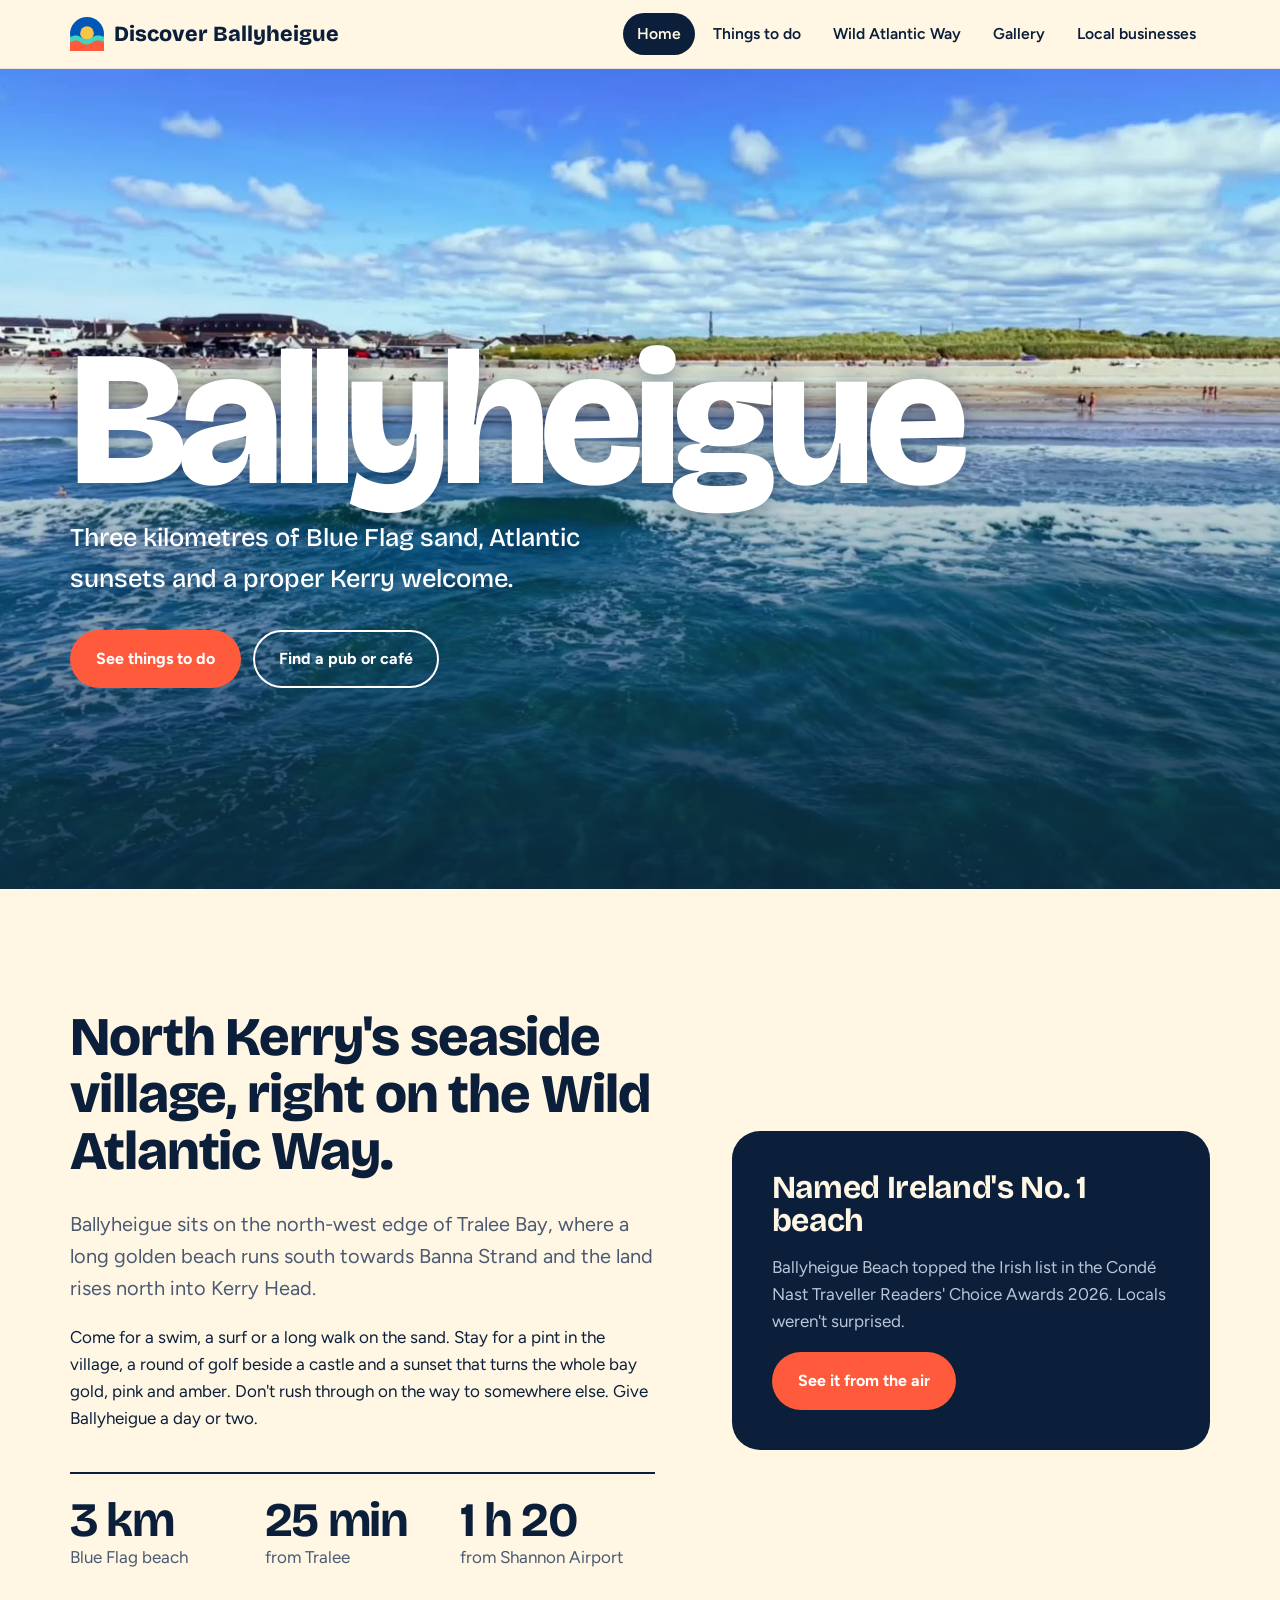
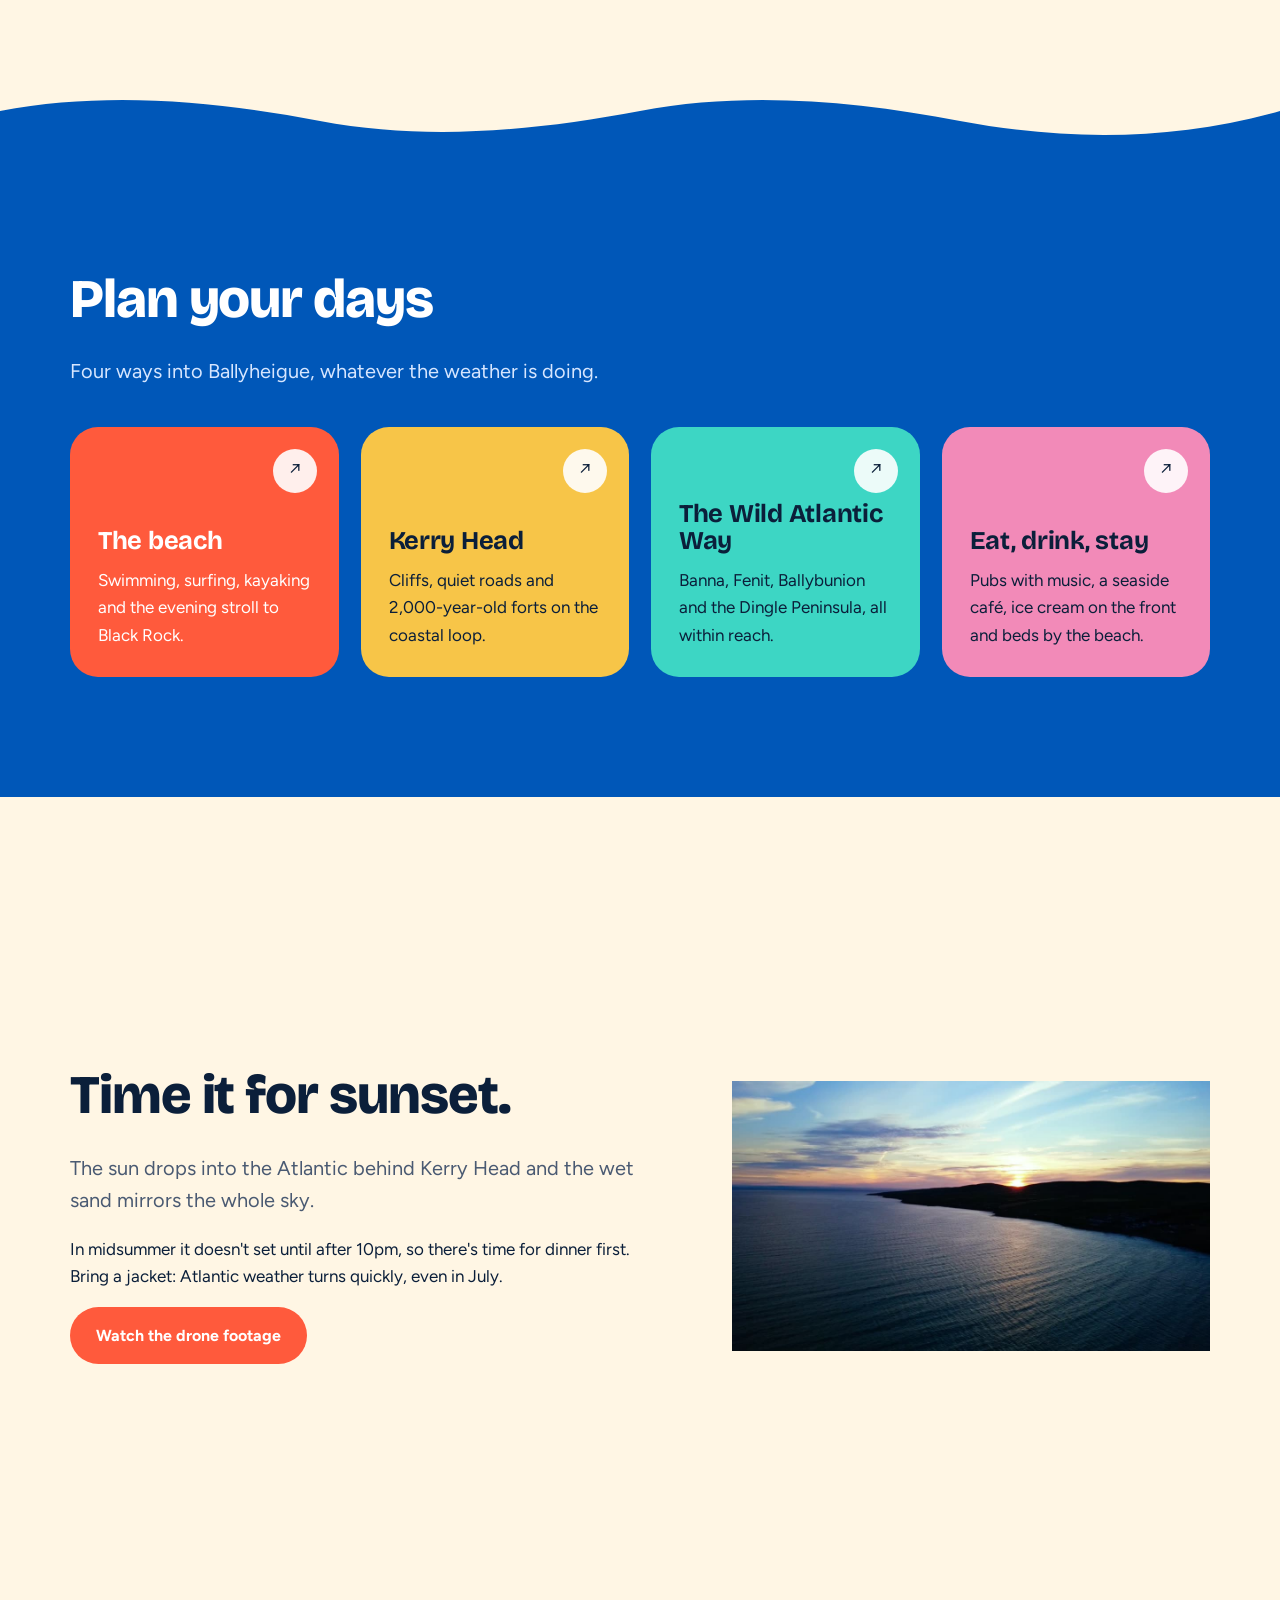
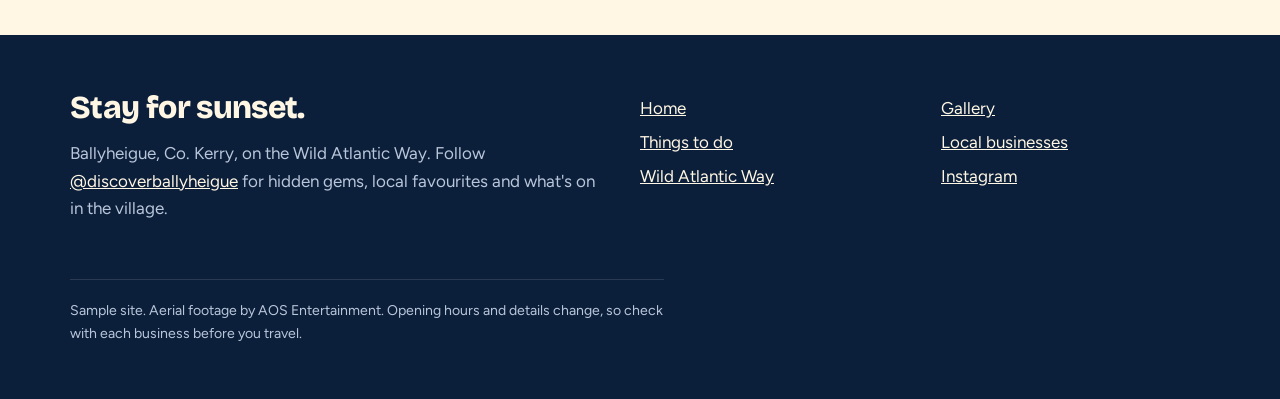
==== index.html @ 873d2009 "Discover Ballyheigue sample tourism site Co-Authored-By: Claude Opus 5.5 <noreply@anthropic.com> Cla" ====
<!doctype html>
<html lang="en-IE">
<head>
<meta charset="utf-8">
<meta name="viewport" content="width=device-width, initial-scale=1">
<title>Discover Ballyheigue | Blue Flag beach on the Wild Atlantic Way</title>
<meta name="description" content="Plan a trip to Ballyheigue, Co. Kerry: a 3km Blue Flag beach, Atlantic sunsets, Kerry Head walks, golf, pubs and cafés on the Wild Atlantic Way.">
<meta property="og:title" content="Discover Ballyheigue | Blue Flag beach on the Wild Atlantic Way">
<meta property="og:description" content="Plan a trip to Ballyheigue, Co. Kerry: a 3km Blue Flag beach, Atlantic sunsets, Kerry Head walks, golf, pubs and cafés on the Wild Atlantic Way.">
<link rel="preconnect" href="https://fonts.googleapis.com"><link rel="preconnect" href="https://fonts.gstatic.com" crossorigin>
<link href="https://fonts.googleapis.com/css2?family=Bricolage+Grotesque:opsz,wght@12..96,500;12..96,700;12..96,800&family=Figtree:wght@400;600;700&display=swap" rel="stylesheet">
<link rel="stylesheet" href="styles.css">
<link rel="icon" href="data:image/svg+xml,<svg viewBox='0 0 40 40' aria-hidden='true'><circle cx='20' cy='20' r='20' fill='%230057B8'/><circle cx='20' cy='19' r='8' fill='%23F7C548'/><path d='M0 24c5-3 9-3 13 0s9 3 13 0 10-3 14 0v16H0z' fill='%233DD6C4'/><path d='M0 30c5-3 9-3 13 0s9 3 13 0 10-3 14 0v10H0z' fill='%23FF5A3C'/></svg>">
</head>
<body>
<header class="site-head"><div class="wrap">
<a class="brand" href="index.html"><svg viewBox="0 0 40 40" aria-hidden="true"><circle cx="20" cy="20" r="20" fill="#0057B8"/>
<circle cx="20" cy="19" r="8" fill="#F7C548"/><path d="M0 24c5-3 9-3 13 0s9 3 13 0 10-3 14 0v16H0z" fill="#3DD6C4"/>
<path d="M0 30c5-3 9-3 13 0s9 3 13 0 10-3 14 0v10H0z" fill="#FF5A3C"/></svg>Discover Ballyheigue</a>
<button class="menu-btn" aria-expanded="false" aria-controls="nav">Menu</button>
<ul class="nav" id="nav"><li><a href="index.html" aria-current="page">Home</a></li><li><a href="explore.html">Things to do</a></li><li><a href="wild-atlantic-way.html">Wild Atlantic Way</a></li><li><a href="gallery.html">Gallery</a></li><li><a href="local.html">Local businesses</a></li></ul>
</div></header>
<main><section class="hero"><div class="hero-media"><video autoplay muted loop playsinline preload="auto" poster="assets/drone/hero.jpg" aria-label="Drone footage over Ballyheigue Beach and Black Rock"><source src="assets/drone/hero.mp4" type="video/mp4"></video></div>
<div class="wrap"><h1>Bally&shy;heigue</h1><p class="tag">Three kilometres of Blue Flag sand, Atlantic sunsets and a proper Kerry welcome.</p><div class="btn-row"><a class="btn btn-coral" href="explore.html">See things to do</a><a class="btn btn-ghost" href="local.html">Find a pub or café</a></div></div></section>
<section><div class="wrap split">
<div>
<h2>North Kerry's seaside village, right on the Wild Atlantic Way.</h2>
<p class="lede">Ballyheigue sits on the north-west edge of Tralee Bay, where a long golden beach runs south towards Banna Strand and the land rises north into Kerry Head.</p>
<p>Come for a swim, a surf or a long walk on the sand. Stay for a pint in the village, a round of golf beside a castle and a sunset that turns the whole bay gold, pink and amber. Don't rush through on the way to somewhere else. Give Ballyheigue a day or two.</p>
<div class="facts">
<div><strong>3 km</strong><span>Blue Flag beach</span></div>
<div><strong>25 min</strong><span>from Tralee</span></div>
<div><strong>1 h 20</strong><span>from Shannon Airport</span></div>
</div>
</div>
<div class="route" style="background:var(--ink);color:var(--sand)">
<h3 style="font-size:2rem">Named Ireland's No. 1 beach</h3>
<p style="color:#B9C6DA">Ballyheigue Beach topped the Irish list in the Condé Nast Traveller Readers' Choice Awards 2026. Locals weren't surprised.</p>
<a class="btn btn-coral" href="gallery.html">See it from the air</a>
</div>
</div></section>
<svg class="wave" viewBox="0 0 1440 60" preserveAspectRatio="none" aria-hidden="true" style="background:#0057B8"><path d="M0 0h1440v20c-120 30-240 30-360 10S840 0 720 20 480 50 360 30 120 0 0 20z" fill="#FFF6E4"/></svg>
<section class="band-atlantic"><div class="wrap">
<h2>Plan your days</h2>
<p class="lede">Four ways into Ballyheigue, whatever the weather is doing.</p>
<div class="postcards">
<a class="postcard pc-coral" href="explore.html#beach"><span class="go" aria-hidden="true">&#8599;</span><h3>The beach</h3><p>Swimming, surfing, kayaking and the evening stroll to Black Rock.</p></a>
<a class="postcard pc-gold" href="explore.html#kerry-head"><span class="go" aria-hidden="true">&#8599;</span><h3>Kerry Head</h3><p>Cliffs, quiet roads and 2,000-year-old forts on the coastal loop.</p></a>
<a class="postcard pc-foam" href="wild-atlantic-way.html"><span class="go" aria-hidden="true">&#8599;</span><h3>The Wild Atlantic Way</h3><p>Banna, Fenit, Ballybunion and the Dingle Peninsula, all within reach.</p></a>
<a class="postcard pc-thrift" href="local.html"><span class="go" aria-hidden="true">&#8599;</span><h3>Eat, drink, stay</h3><p>Pubs with music, a seaside café, ice cream on the front and beds by the beach.</p></a>
</div>
</div></section>
<section><div class="wrap split">
<div>
<h2>Time it for sunset.</h2>
<p class="lede">The sun drops into the Atlantic behind Kerry Head and the wet sand mirrors the whole sky.</p>
<p>In midsummer it doesn't set until after 10pm, so there's time for dinner first. Bring a jacket: Atlantic weather turns quickly, even in July.</p>
<a class="btn btn-coral" href="gallery.html">Watch the drone footage</a>
</div>
<div class="frame"><video class="scene" src="assets/drone/07-sunset.mp4" poster="assets/drone/07-sunset.jpg" autoplay muted loop playsinline preload="metadata" aria-label="Drone footage of the sun setting behind Kerry Head"></video></div>
</div></section></main>
<footer class="site-foot"><div class="wrap">
<div class="cols">
<div><h2>Stay for sunset.</h2><p>Ballyheigue, Co. Kerry, on the Wild Atlantic Way. Follow <a href="https://www.instagram.com/discoverballyheigue/" rel="noopener">@discoverballyheigue</a> for hidden gems, local favourites and what's on in the village.</p></div>
<div><ul><li><a href="index.html">Home</a></li><li><a href="explore.html">Things to do</a></li><li><a href="wild-atlantic-way.html">Wild Atlantic Way</a></li></ul></div>
<div><ul><li><a href="gallery.html">Gallery</a></li><li><a href="local.html">Local businesses</a></li><li><a href="https://www.instagram.com/discoverballyheigue/" rel="noopener">Instagram</a></li></ul></div>
</div>
<p class="small">Sample site. Aerial footage by AOS Entertainment. Opening hours and details change, so check with each business before you travel.</p>
</div></footer>
<script>
const b=document.querySelector('.menu-btn'),n=document.getElementById('nav');
b.addEventListener('click',()=>{const o=n.classList.toggle('open');b.setAttribute('aria-expanded',o);b.textContent=o?'Close':'Menu'});
</script>
</body></html>
---- styles.css ----
/* Discover Ballyheigue — sample tourism site
   Palette: Atlantic cobalt, sea-foam, sunset coral, sand gold, sea-pink thrift, night ink */
:root{
  --ink:#0B1F3A;
  --atlantic:#0057B8;
  --foam:#3DD6C4;
  --coral:#FF5A3C;
  --gold:#F7C548;
  --thrift:#F28AB8;
  --sand:#FFF6E4;
  --paper:#FFFFFF;
  --muted:#4A5A72;
  --radius-lg:28px;
  --radius-sm:10px;
  --display:"Bricolage Grotesque",system-ui,sans-serif;
  --body:"Figtree",system-ui,sans-serif;
  --wrap:1180px;
}
*{box-sizing:border-box}
html{scroll-behavior:smooth}
@media (prefers-reduced-motion:reduce){html{scroll-behavior:auto}*{animation:none!important;transition:none!important}}
body{margin:0;font-family:var(--body);font-size:1.0625rem;line-height:1.6;color:var(--ink);background:var(--sand)}
img,video,svg{max-width:100%;display:block}
a{color:inherit}
:focus-visible{outline:3px solid var(--coral);outline-offset:3px;border-radius:4px}
.wrap{max-width:var(--wrap);margin:0 auto;padding:0 20px}
h1,h2,h3{font-family:var(--display);line-height:1.05;margin:0 0 .5em;letter-spacing:-.02em}
h2{font-size:clamp(2rem,5vw,3.4rem);font-weight:800}
h3{font-size:1.35rem;font-weight:700;letter-spacing:-.01em}
p{margin:0 0 1em;max-width:66ch}
.lede{font-size:1.25rem;color:var(--muted)}

/* Header */
.site-head{position:sticky;top:0;z-index:50;background:rgba(255,246,228,.92);backdrop-filter:blur(10px);border-bottom:1px solid rgba(11,31,58,.08)}
.site-head .wrap{display:flex;align-items:center;justify-content:space-between;gap:16px;min-height:68px}
.brand{font-family:var(--display);font-weight:800;font-size:1.35rem;text-decoration:none;display:flex;align-items:center;gap:10px}
.brand svg{width:34px;height:34px}
.nav{display:flex;gap:4px;list-style:none;margin:0;padding:0}
.nav a{display:block;padding:8px 14px;border-radius:999px;text-decoration:none;font-weight:600;font-size:.98rem}
.nav a:hover{background:rgba(0,87,184,.08)}
.nav a[aria-current="page"]{background:var(--ink);color:var(--sand)}
.menu-btn{display:none;background:var(--ink);color:var(--sand);border:0;border-radius:999px;padding:10px 16px;font:600 .95rem var(--body);cursor:pointer}
@media (max-width:860px){
  .menu-btn{display:block}
  .nav{display:none;position:absolute;top:68px;left:0;right:0;flex-direction:column;background:var(--sand);padding:12px 20px 20px;border-bottom:1px solid rgba(11,31,58,.1)}
  .nav.open{display:flex}
  .nav a{padding:12px 14px}
}

/* Hero */
.hero{position:relative;min-height:min(92vh,820px);display:flex;align-items:flex-end;overflow:hidden;color:var(--paper);background:var(--ink)}
.hero-media{position:absolute;inset:0}
.hero-media video,.hero-media .scene{position:absolute;inset:0;width:100%;height:100%;object-fit:cover}
.hero::after{content:"";position:absolute;inset:0;background:linear-gradient(180deg,rgba(11,31,58,0) 35%,rgba(11,31,58,.75) 100%);pointer-events:none}
.hero .wrap{position:relative;z-index:2;padding-bottom:9vh;width:100%}
.hero h1{font-size:clamp(3.6rem,15vw,12rem);font-weight:800;letter-spacing:-.045em;line-height:.86;margin:0}
.hero .tag{font-family:var(--display);font-size:clamp(1.15rem,2.6vw,1.6rem);font-weight:500;margin:.6em 0 1.2em;max-width:30ch}
.hero.small{min-height:52vh}
.hero.small h1{font-size:clamp(3rem,10vw,7.5rem)}

/* Sunset scene (fallback until drone footage is added) */
.scene .sky{fill:url(#skyGrad)}
.scene .sun{animation:sink 3.2s cubic-bezier(.2,.7,.2,1) both}
@keyframes sink{from{transform:translateY(-140px)}to{transform:translateY(0)}}

/* Buttons */
.btn{display:inline-flex;align-items:center;gap:10px;padding:14px 24px;border-radius:999px;font-weight:700;text-decoration:none;font-size:1rem;border:2px solid transparent}
.btn-coral{background:var(--coral);color:var(--paper)}
.btn-coral:hover{background:#e8472b}
.btn-ghost{border-color:currentColor}
.btn-row{display:flex;flex-wrap:wrap;gap:12px}

/* Sections */
section{padding:clamp(64px,10vw,120px) 0}
.band-ink{background:var(--ink);color:var(--sand)}
.band-ink .lede{color:#B9C6DA}
.band-atlantic{background:var(--atlantic);color:var(--paper)}
.band-atlantic .lede{color:#D6E6FF}
.band-paper{background:var(--paper)}
.wave{display:block;width:100%;height:60px;margin-top:-1px}

.split{display:grid;grid-template-columns:1.1fr .9fr;gap:clamp(32px,6vw,80px);align-items:center}
@media (max-width:860px){.split{grid-template-columns:1fr}}

/* Facts strip */
.facts{display:grid;grid-template-columns:repeat(3,1fr);gap:0;border-top:2px solid var(--ink);margin-top:40px}
.facts div{padding:22px 20px 0 0}
.facts strong{display:block;font-family:var(--display);font-size:clamp(2rem,4vw,3rem);line-height:1;letter-spacing:-.03em}
.facts span{color:var(--muted)}
@media (max-width:640px){.facts{grid-template-columns:1fr}}

/* Postcard tiles */
.postcards{display:grid;grid-template-columns:repeat(auto-fit,minmax(260px,1fr));gap:22px;margin-top:40px}
.postcard{border-radius:var(--radius-lg);padding:28px;min-height:250px;display:flex;flex-direction:column;justify-content:flex-end;text-decoration:none;position:relative;overflow:hidden}
.postcard h3{font-size:1.6rem}
.postcard p{margin:0}
.pc-coral{background:var(--coral);color:var(--paper)}
.pc-foam{background:var(--foam);color:var(--ink)}
.pc-gold{background:var(--gold);color:var(--ink)}
.pc-thrift{background:var(--thrift);color:var(--ink)}
.postcard .go{position:absolute;top:22px;right:22px;width:44px;height:44px;border-radius:50%;background:rgba(255,255,255,.9);color:var(--ink);display:grid;place-items:center;transition:transform .2s}
a.postcard:hover .go{transform:rotate(-45deg)}

/* Gems list (it really is a top 10) */
.gems{list-style:none;padding:0;margin:48px 0 0;counter-reset:gem}
.gem{display:grid;grid-template-columns:120px 1fr;gap:28px;padding:34px 0;border-top:1px solid rgba(11,31,58,.15);counter-increment:gem}
.gem::before{content:counter(gem);font-family:var(--display);font-weight:800;font-size:5.5rem;line-height:.8;color:var(--atlantic);letter-spacing:-.05em}
.gem:nth-child(3n+2)::before{color:var(--coral)}
.gem:nth-child(3n)::before{color:var(--foam)}
.gem h3{font-size:1.7rem}
.gem .meta{display:flex;flex-wrap:wrap;gap:8px;margin-top:6px}
.chip{display:inline-block;padding:4px 12px;border-radius:999px;background:var(--paper);border:1px solid rgba(11,31,58,.14);font-size:.88rem;font-weight:600}
@media (max-width:640px){.gem{grid-template-columns:1fr;gap:6px}.gem::before{font-size:3.6rem}}

/* Route map */
.route{background:var(--paper);border-radius:var(--radius-lg);padding:clamp(20px,4vw,40px)}
.stops{list-style:none;padding:0;margin:0;position:relative}
.stops li{position:relative;padding:0 0 30px 44px}
.stops li::before{content:"";position:absolute;left:9px;top:8px;bottom:-8px;width:3px;background:repeating-linear-gradient(var(--atlantic) 0 8px,transparent 8px 14px)}
.stops li:last-child::before{display:none}
.stops li::after{content:"";position:absolute;left:0;top:4px;width:21px;height:21px;border-radius:50%;background:var(--paper);border:4px solid var(--atlantic)}
.stops li.here::after{background:var(--coral);border-color:var(--coral);box-shadow:0 0 0 6px rgba(255,90,60,.25)}
.stops h3{margin-bottom:.2em}
.stops .dist{font-weight:700;color:var(--atlantic);font-size:.92rem}
.stops p{margin:0;color:var(--muted)}

/* Gallery */
.gallery{display:grid;grid-template-columns:repeat(12,1fr);grid-auto-rows:180px;gap:14px;margin-top:40px}
.tile{position:relative;border-radius:var(--radius-sm);overflow:hidden;background:var(--ink);grid-column:span 4;grid-row:span 2}
.tile.wide{grid-column:span 8}
.tile.tall{grid-row:span 3}
.tile video,.tile img,.tile svg{position:absolute;inset:0;width:100%;height:100%;object-fit:cover}
.tile figcaption{position:absolute;left:12px;bottom:12px;background:rgba(11,31,58,.78);color:var(--sand);padding:6px 12px;border-radius:999px;font-size:.9rem;font-weight:600}
@media (max-width:860px){.gallery{grid-template-columns:1fr 1fr;grid-auto-rows:160px}.tile,.tile.wide{grid-column:span 2}}

/* Directory */
.dir-filter{display:flex;flex-wrap:wrap;gap:10px;margin:32px 0 8px}
.dir-filter button{font:600 .98rem var(--body);padding:10px 18px;border-radius:999px;border:2px solid var(--ink);background:transparent;color:var(--ink);cursor:pointer}
.dir-filter button[aria-pressed="true"]{background:var(--ink);color:var(--sand)}
.dir-group{margin-top:48px}
.dir-group > h3{font-size:2rem;display:flex;align-items:center;gap:14px}
.dir-group > h3 .dot{width:18px;height:18px;border-radius:50%}
.listing{display:grid;grid-template-columns:1fr auto;gap:8px 24px;align-items:center;padding:22px 0;border-top:1px solid rgba(11,31,58,.14)}
.listing h4{font-family:var(--display);font-size:1.35rem;margin:0}
.listing p{margin:4px 0 0;color:var(--muted);font-size:1rem}
.listing .where{font-size:.92rem;font-weight:600;color:var(--ink)}
.listing .links{display:flex;gap:8px;flex-wrap:wrap;justify-content:flex-end}
.pill{display:inline-block;padding:9px 16px;border-radius:999px;font-weight:700;font-size:.92rem;text-decoration:none;background:var(--paper);border:2px solid var(--ink)}
.pill:hover{background:var(--ink);color:var(--sand)}
.pill.primary{background:var(--coral);border-color:var(--coral);color:var(--paper)}
@media (max-width:640px){.listing{grid-template-columns:1fr}.listing .links{justify-content:flex-start}}

/* Footer */
.site-foot{background:var(--ink);color:#B9C6DA;padding:56px 0 40px}
.site-foot .cols{display:grid;grid-template-columns:2fr 1fr 1fr;gap:32px}
.site-foot h2{color:var(--sand);font-size:2rem}
.site-foot a{color:var(--sand)}
.site-foot ul{list-style:none;padding:0;margin:0;line-height:2}
.site-foot .small{margin-top:40px;font-size:.88rem;border-top:1px solid rgba(255,255,255,.12);padding-top:20px}
@media (max-width:760px){.site-foot .cols{grid-template-columns:1fr}}
.frame{position:relative;border-radius:var(--radius-lg);overflow:hidden;aspect-ratio:4/5}
.frame .scene{position:absolute;inset:0;width:100%;height:100%}
.yt-grid{display:grid;grid-template-columns:1fr 1fr;gap:20px;margin-top:28px}
.yt{position:relative;aspect-ratio:16/9;border-radius:var(--radius-sm);overflow:hidden;background:var(--ink)}
.yt iframe{position:absolute;inset:0;width:100%;height:100%;border:0}
.tile{cursor:pointer}
@media (max-width:760px){.yt-grid{grid-template-columns:1fr}}
.hero img.scene{position:absolute;inset:0;width:100%;height:100%;object-fit:cover}
.hero.small::after{background:linear-gradient(180deg,rgba(11,31,58,.2) 0%,rgba(11,31,58,.82) 100%)}
.hero h1,.hero .tag{text-shadow:0 2px 24px rgba(11,31,58,.45)}
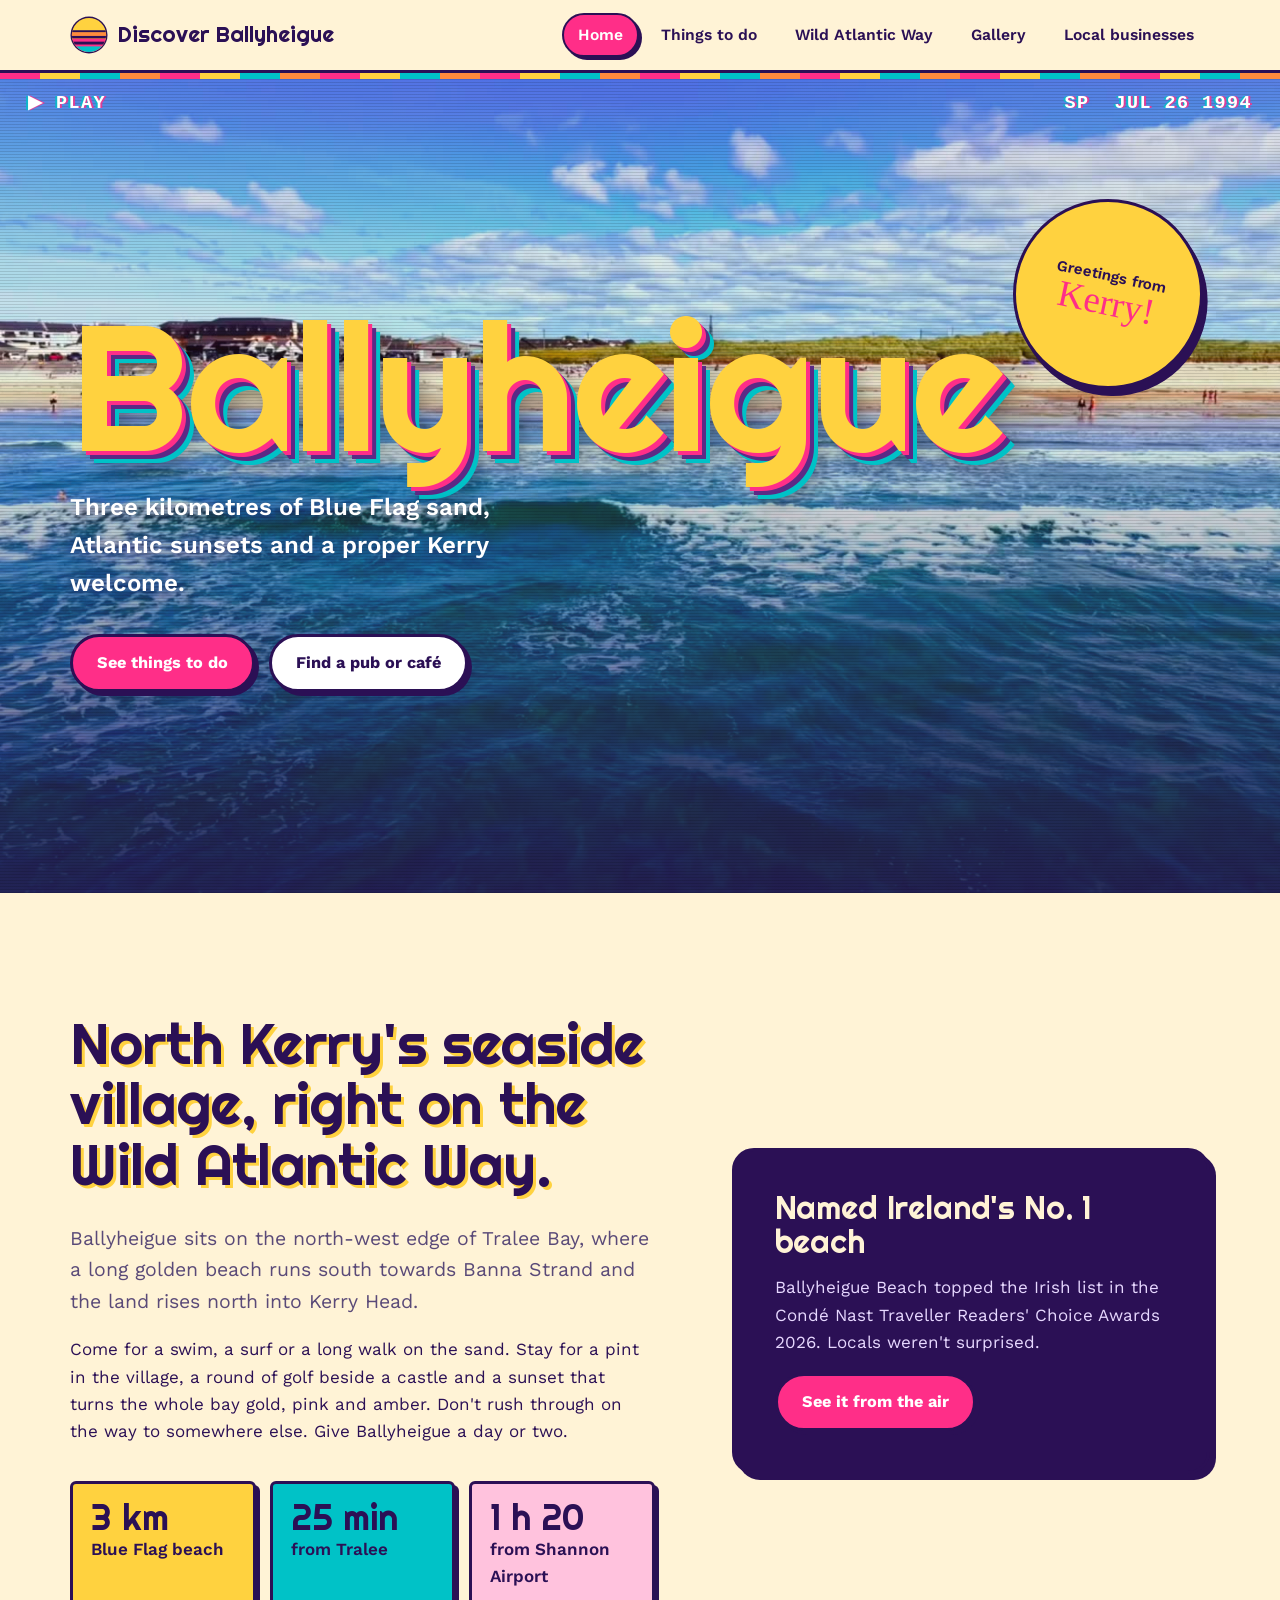
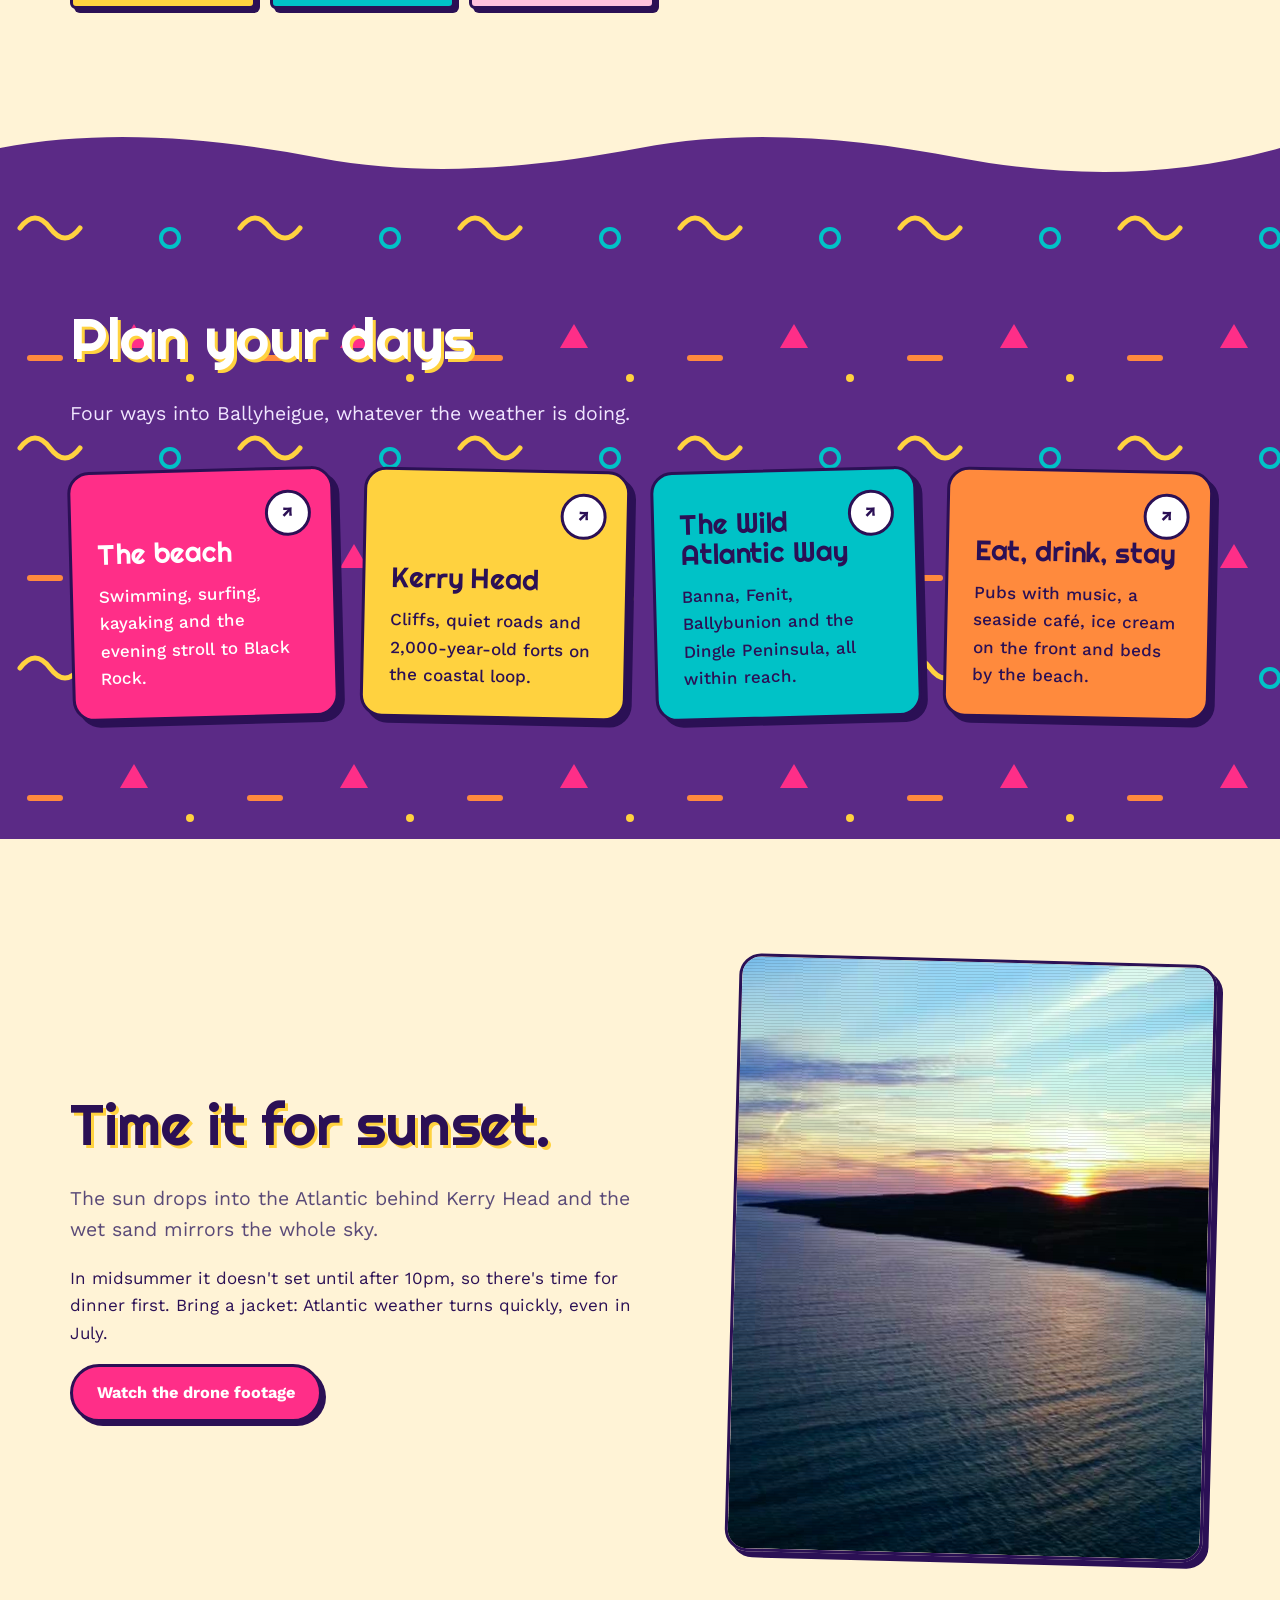
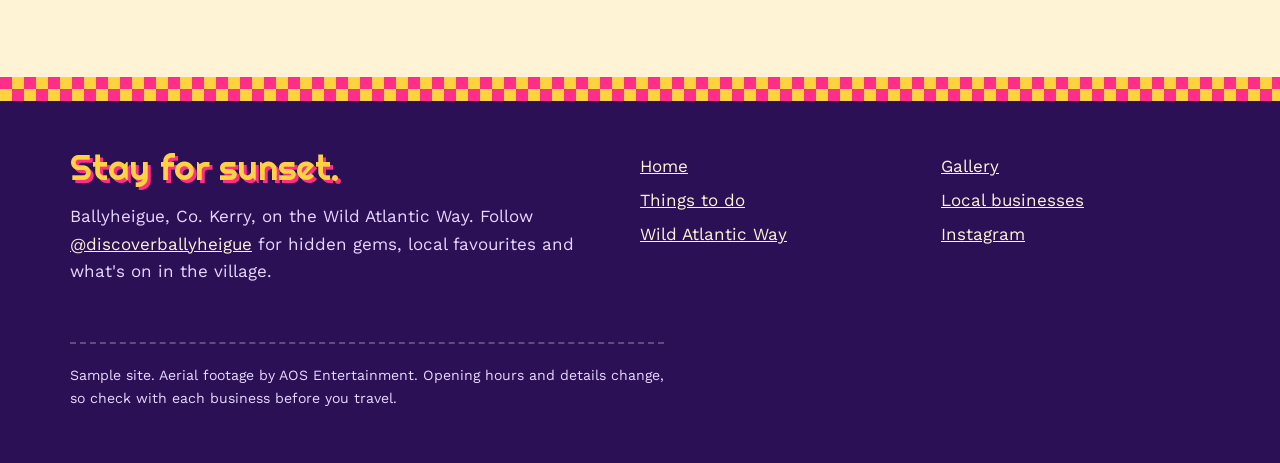
==== commit ea8031cd: "Retro 80s/90s beach redesign: striped sunset logo, 3D headlines, VHS overlay, Polaroid gallery Co-Au" ====
--- a/index.html
+++ b/index.html
@@ -8,20 +8,22 @@
 <meta property="og:title" content="Discover Ballyheigue | Blue Flag beach on the Wild Atlantic Way">
 <meta property="og:description" content="Plan a trip to Ballyheigue, Co. Kerry: a 3km Blue Flag beach, Atlantic sunsets, Kerry Head walks, golf, pubs and cafés on the Wild Atlantic Way.">
 <link rel="preconnect" href="https://fonts.googleapis.com"><link rel="preconnect" href="https://fonts.gstatic.com" crossorigin>
-<link href="https://fonts.googleapis.com/css2?family=Bricolage+Grotesque:opsz,wght@12..96,500;12..96,700;12..96,800&family=Figtree:wght@400;600;700&display=swap" rel="stylesheet">
+<link href="https://fonts.googleapis.com/css2?family=Righteous&family=Work+Sans:wght@400;500;600;700&family=Permanent+Marker&display=swap" rel="stylesheet">
 <link rel="stylesheet" href="styles.css">
-<link rel="icon" href="data:image/svg+xml,<svg viewBox='0 0 40 40' aria-hidden='true'><circle cx='20' cy='20' r='20' fill='%230057B8'/><circle cx='20' cy='19' r='8' fill='%23F7C548'/><path d='M0 24c5-3 9-3 13 0s9 3 13 0 10-3 14 0v16H0z' fill='%233DD6C4'/><path d='M0 30c5-3 9-3 13 0s9 3 13 0 10-3 14 0v10H0z' fill='%23FF5A3C'/></svg>">
+<link rel="icon" href="data:image/svg+xml,<svg viewBox='0 0 40 40' aria-hidden='true'><defs><clipPath id='lc'><circle cx='20' cy='20' r='18'/></clipPath></defs><circle cx='20' cy='20' r='19.5' fill='%232B1055'/><g clip-path='url(%23lc)'><rect width='40' height='40' fill='%23FFD23F'/><rect y='17' width='40' height='23' fill='%23FF8A3D'/><rect y='24' width='40' height='16' fill='%23FF2E88'/><rect y='15' width='40' height='2' fill='%232B1055'/><rect y='21' width='40' height='2.5' fill='%232B1055'/><rect y='27' width='40' height='3' fill='%232B1055'/><rect y='32' width='40' height='8' fill='%2300C2C7'/></g></svg>">
 </head>
 <body>
 <header class="site-head"><div class="wrap">
-<a class="brand" href="index.html"><svg viewBox="0 0 40 40" aria-hidden="true"><circle cx="20" cy="20" r="20" fill="#0057B8"/>
-<circle cx="20" cy="19" r="8" fill="#F7C548"/><path d="M0 24c5-3 9-3 13 0s9 3 13 0 10-3 14 0v16H0z" fill="#3DD6C4"/>
-<path d="M0 30c5-3 9-3 13 0s9 3 13 0 10-3 14 0v10H0z" fill="#FF5A3C"/></svg>Discover Ballyheigue</a>
+<a class="brand" href="index.html"><svg viewBox="0 0 40 40" aria-hidden="true"><defs><clipPath id="lc"><circle cx="20" cy="20" r="18"/></clipPath></defs>
+<circle cx="20" cy="20" r="19.5" fill="#2B1055"/><g clip-path="url(#lc)"><rect width="40" height="40" fill="#FFD23F"/><rect y="17" width="40" height="23" fill="#FF8A3D"/><rect y="24" width="40" height="16" fill="#FF2E88"/>
+<rect y="15" width="40" height="2" fill="#2B1055"/><rect y="21" width="40" height="2.5" fill="#2B1055"/><rect y="27" width="40" height="3" fill="#2B1055"/><rect y="32" width="40" height="8" fill="#00C2C7"/></g></svg>Discover Ballyheigue</a>
 <button class="menu-btn" aria-expanded="false" aria-controls="nav">Menu</button>
 <ul class="nav" id="nav"><li><a href="index.html" aria-current="page">Home</a></li><li><a href="explore.html">Things to do</a></li><li><a href="wild-atlantic-way.html">Wild Atlantic Way</a></li><li><a href="gallery.html">Gallery</a></li><li><a href="local.html">Local businesses</a></li></ul>
 </div></header>
 <main><section class="hero"><div class="hero-media"><video autoplay muted loop playsinline preload="auto" poster="assets/drone/hero.jpg" aria-label="Drone footage over Ballyheigue Beach and Black Rock"><source src="assets/drone/hero.mp4" type="video/mp4"></video></div>
-<div class="wrap"><h1>Bally&shy;heigue</h1><p class="tag">Three kilometres of Blue Flag sand, Atlantic sunsets and a proper Kerry welcome.</p><div class="btn-row"><a class="btn btn-coral" href="explore.html">See things to do</a><a class="btn btn-ghost" href="local.html">Find a pub or café</a></div></div></section>
+<div class="vhs" aria-hidden="true"><span class="rec">&#9654; PLAY</span><span class="stamp">SP&nbsp;&nbsp;JUL 26 1994</span></div>
+<div class="wrap"><h1 class="retro" data-text="Ballyheigue">Bally&shy;heigue</h1><p class="tag">Three kilometres of Blue Flag sand, Atlantic sunsets and a proper Kerry welcome.</p><div class="btn-row"><a class="btn btn-coral" href="explore.html">See things to do</a><a class="btn btn-ghost" href="local.html">Find a pub or café</a></div></div>
+<div class="sticker" aria-hidden="true"><span>Greetings from</span><strong>Kerry!</strong></div></section>
 <section><div class="wrap split">
 <div>
 <h2>North Kerry's seaside village, right on the Wild Atlantic Way.</h2>
@@ -35,11 +37,11 @@
 </div>
 <div class="route" style="background:var(--ink);color:var(--sand)">
 <h3 style="font-size:2rem">Named Ireland's No. 1 beach</h3>
-<p style="color:#B9C6DA">Ballyheigue Beach topped the Irish list in the Condé Nast Traveller Readers' Choice Awards 2026. Locals weren't surprised.</p>
+<p style="color:#E7D8FF">Ballyheigue Beach topped the Irish list in the Condé Nast Traveller Readers' Choice Awards 2026. Locals weren't surprised.</p>
 <a class="btn btn-coral" href="gallery.html">See it from the air</a>
 </div>
 </div></section>
-<svg class="wave" viewBox="0 0 1440 60" preserveAspectRatio="none" aria-hidden="true" style="background:#0057B8"><path d="M0 0h1440v20c-120 30-240 30-360 10S840 0 720 20 480 50 360 30 120 0 0 20z" fill="#FFF6E4"/></svg>
+<svg class="wave" viewBox="0 0 1440 60" preserveAspectRatio="none" aria-hidden="true" style="background:#5B2A86"><path d="M0 0h1440v20c-120 30-240 30-360 10S840 0 720 20 480 50 360 30 120 0 0 20z" fill="#FFF3D6"/></svg>
 <section class="band-atlantic"><div class="wrap">
 <h2>Plan your days</h2>
 <p class="lede">Four ways into Ballyheigue, whatever the weather is doing.</p>
--- a/styles.css
+++ b/styles.css
@@ -1,20 +1,25 @@
-/* Discover Ballyheigue — sample tourism site
-   Palette: Atlantic cobalt, sea-foam, sunset coral, sand gold, sea-pink thrift, night ink */
+/* Discover Ballyheigue — retro edition
+   90s Irish seaside postcard meets surf-shop sticker.
+   Grape ink, magenta, electric teal, sunshine, tangerine, cream. */
 :root{
-  --ink:#0B1F3A;
-  --atlantic:#0057B8;
-  --foam:#3DD6C4;
-  --coral:#FF5A3C;
-  --gold:#F7C548;
-  --thrift:#F28AB8;
-  --sand:#FFF6E4;
+  --ink:#2B1055;
+  --atlantic:#5B2A86;   /* purple band */
+  --foam:#00C2C7;       /* electric teal */
+  --coral:#FF2E88;      /* hot magenta */
+  --gold:#FFD23F;       /* sunshine */
+  --thrift:#FF8A3D;     /* tangerine */
+  --sand:#FFF3D6;
   --paper:#FFFFFF;
-  --muted:#4A5A72;
-  --radius-lg:28px;
-  --radius-sm:10px;
-  --display:"Bricolage Grotesque",system-ui,sans-serif;
-  --body:"Figtree",system-ui,sans-serif;
+  --muted:#5A4A78;
+  --radius-lg:22px;
+  --radius-sm:6px;
+  --line:3px solid var(--ink);
+  --pop:6px 6px 0 var(--ink);
+  --display:"Righteous",system-ui,sans-serif;
+  --body:"Work Sans",system-ui,sans-serif;
+  --marker:"Permanent Marker","Comic Sans MS",cursive;
   --wrap:1180px;
+  --stripes:linear-gradient(180deg,var(--gold) 0 20%,var(--thrift) 20% 40%,var(--coral) 40% 60%,var(--atlantic) 60% 80%,var(--foam) 80%);
 }
 *{box-sizing:border-box}
 html{scroll-behavior:smooth}
@@ -22,27 +27,30 @@
 body{margin:0;font-family:var(--body);font-size:1.0625rem;line-height:1.6;color:var(--ink);background:var(--sand)}
 img,video,svg{max-width:100%;display:block}
 a{color:inherit}
-:focus-visible{outline:3px solid var(--coral);outline-offset:3px;border-radius:4px}
+:focus-visible{outline:3px dashed var(--coral);outline-offset:4px;border-radius:4px}
 .wrap{max-width:var(--wrap);margin:0 auto;padding:0 20px}
-h1,h2,h3{font-family:var(--display);line-height:1.05;margin:0 0 .5em;letter-spacing:-.02em}
-h2{font-size:clamp(2rem,5vw,3.4rem);font-weight:800}
-h3{font-size:1.35rem;font-weight:700;letter-spacing:-.01em}
+h1,h2,h3,h4{font-family:var(--display);font-weight:400;line-height:1.05;margin:0 0 .5em;letter-spacing:-.005em}
+h2{font-size:clamp(2.1rem,5.2vw,3.6rem)}
+h3{font-size:1.4rem}
 p{margin:0 0 1em;max-width:66ch}
-.lede{font-size:1.25rem;color:var(--muted)}
-
-/* Header */
-.site-head{position:sticky;top:0;z-index:50;background:rgba(255,246,228,.92);backdrop-filter:blur(10px);border-bottom:1px solid rgba(11,31,58,.08)}
-.site-head .wrap{display:flex;align-items:center;justify-content:space-between;gap:16px;min-height:68px}
-.brand{font-family:var(--display);font-weight:800;font-size:1.35rem;text-decoration:none;display:flex;align-items:center;gap:10px}
-.brand svg{width:34px;height:34px}
-.nav{display:flex;gap:4px;list-style:none;margin:0;padding:0}
-.nav a{display:block;padding:8px 14px;border-radius:999px;text-decoration:none;font-weight:600;font-size:.98rem}
-.nav a:hover{background:rgba(0,87,184,.08)}
-.nav a[aria-current="page"]{background:var(--ink);color:var(--sand)}
-.menu-btn{display:none;background:var(--ink);color:var(--sand);border:0;border-radius:999px;padding:10px 16px;font:600 .95rem var(--body);cursor:pointer}
+.lede{font-size:1.22rem;color:var(--muted)}
+section > .wrap > h2,.split h2{text-shadow:3px 3px 0 var(--gold)}
+.band-ink h2,.band-atlantic h2{text-shadow:3px 3px 0 var(--coral)}
+
+/* Header: chunky beach-shop sign */
+.site-head{position:sticky;top:0;z-index:50;background:var(--sand);border-bottom:var(--line)}
+.site-head::after{content:"";position:absolute;left:0;right:0;bottom:-9px;height:6px;background:repeating-linear-gradient(90deg,var(--coral) 0 40px,var(--gold) 40px 80px,var(--foam) 80px 120px,var(--thrift) 120px 160px)}
+.site-head .wrap{display:flex;align-items:center;justify-content:space-between;gap:16px;min-height:70px}
+.brand{font-family:var(--display);font-size:1.4rem;text-decoration:none;display:flex;align-items:center;gap:10px}
+.brand svg{width:38px;height:38px}
+.nav{display:flex;gap:6px;list-style:none;margin:0;padding:0}
+.nav a{display:block;padding:7px 14px;border-radius:999px;text-decoration:none;font-weight:600;font-size:.98rem;border:2px solid transparent}
+.nav a:hover{border-color:var(--ink)}
+.nav a[aria-current="page"]{background:var(--coral);color:var(--paper);border-color:var(--ink);box-shadow:3px 3px 0 var(--ink)}
+.menu-btn{display:none;background:var(--gold);color:var(--ink);border:var(--line);border-radius:999px;padding:8px 16px;font:700 .95rem var(--body);cursor:pointer;box-shadow:3px 3px 0 var(--ink)}
 @media (max-width:860px){
   .menu-btn{display:block}
-  .nav{display:none;position:absolute;top:68px;left:0;right:0;flex-direction:column;background:var(--sand);padding:12px 20px 20px;border-bottom:1px solid rgba(11,31,58,.1)}
+  .nav{display:none;position:absolute;top:73px;left:0;right:0;flex-direction:column;background:var(--sand);padding:16px 20px 22px;border-bottom:var(--line)}
   .nav.open{display:flex}
   .nav a{padding:12px 14px}
 }
@@ -50,121 +58,152 @@
 /* Hero */
 .hero{position:relative;min-height:min(92vh,820px);display:flex;align-items:flex-end;overflow:hidden;color:var(--paper);background:var(--ink)}
 .hero-media{position:absolute;inset:0}
-.hero-media video,.hero-media .scene{position:absolute;inset:0;width:100%;height:100%;object-fit:cover}
-.hero::after{content:"";position:absolute;inset:0;background:linear-gradient(180deg,rgba(11,31,58,0) 35%,rgba(11,31,58,.75) 100%);pointer-events:none}
-.hero .wrap{position:relative;z-index:2;padding-bottom:9vh;width:100%}
-.hero h1{font-size:clamp(3.6rem,15vw,12rem);font-weight:800;letter-spacing:-.045em;line-height:.86;margin:0}
-.hero .tag{font-family:var(--display);font-size:clamp(1.15rem,2.6vw,1.6rem);font-weight:500;margin:.6em 0 1.2em;max-width:30ch}
-.hero.small{min-height:52vh}
-.hero.small h1{font-size:clamp(3rem,10vw,7.5rem)}
-
-/* Sunset scene (fallback until drone footage is added) */
-.scene .sky{fill:url(#skyGrad)}
-.scene .sun{animation:sink 3.2s cubic-bezier(.2,.7,.2,1) both}
-@keyframes sink{from{transform:translateY(-140px)}to{transform:translateY(0)}}
-
-/* Buttons */
-.btn{display:inline-flex;align-items:center;gap:10px;padding:14px 24px;border-radius:999px;font-weight:700;text-decoration:none;font-size:1rem;border:2px solid transparent}
+.hero-media video,.hero-media .scene,.hero img.scene{position:absolute;inset:0;width:100%;height:100%;object-fit:cover}
+.hero-media video,.hero img.scene{filter:saturate(1.35) contrast(1.05) hue-rotate(-6deg)}
+/* sunset-coloured wash + scanlines for the camcorder feel */
+.hero::before{content:"";position:absolute;inset:0;z-index:1;pointer-events:none;
+  background:repeating-linear-gradient(0deg,rgba(0,0,0,.12) 0 1px,transparent 1px 3px),
+             linear-gradient(180deg,rgba(255,46,136,.18),rgba(255,138,61,.08) 40%,rgba(43,16,85,.78) 100%)}
+.hero::after{content:none}
+.hero .wrap{position:relative;z-index:3;padding-bottom:9vh;width:100%}
+.hero h1.retro{font-size:clamp(3.4rem,14vw,11.5rem);line-height:.9;margin:0;color:var(--gold);letter-spacing:-.01em;
+  text-shadow:4px 4px 0 var(--coral),8px 8px 0 var(--atlantic),12px 12px 0 var(--foam),16px 16px 22px rgba(0,0,0,.35)}
+.hero .tag{font-size:clamp(1.15rem,2.5vw,1.5rem);font-weight:600;margin:.9em 0 1.3em;max-width:32ch;text-shadow:0 2px 12px rgba(43,16,85,.6)}
+.hero.small{min-height:54vh}
+.hero.small h1.retro{font-size:clamp(2.8rem,9vw,7rem);text-shadow:3px 3px 0 var(--coral),6px 6px 0 var(--atlantic),9px 9px 0 var(--foam)}
+.vhs{position:absolute;z-index:2;top:22px;left:0;right:0;display:flex;justify-content:space-between;padding:0 28px;font:700 clamp(.85rem,1.6vw,1.15rem)/1 "Courier New",monospace;color:#fff;text-shadow:2px 0 0 rgba(255,46,136,.8),-2px 0 0 rgba(0,194,199,.8);letter-spacing:.08em}
+.vhs .rec{animation:blink 1.2s steps(2) infinite}
+@keyframes blink{50%{opacity:0}}
+.sticker{position:absolute;z-index:3;right:clamp(16px,6vw,90px);top:clamp(70px,14vh,140px);width:clamp(130px,16vw,190px);aspect-ratio:1;border-radius:50%;background:var(--gold);color:var(--ink);border:var(--line);box-shadow:var(--pop);display:grid;place-content:center;text-align:center;transform:rotate(12deg)}
+.sticker span{font:600 .95rem var(--body)}
+.sticker strong{font:400 clamp(1.6rem,3vw,2.3rem)/1 var(--marker);color:var(--coral)}
+@media (max-width:640px){.sticker{display:none}.vhs{padding:0 16px}}
+
+/* Buttons: chunky with a hard shadow you can press */
+.btn{display:inline-flex;align-items:center;gap:10px;padding:13px 24px;border-radius:999px;font-weight:700;text-decoration:none;font-size:1.02rem;border:var(--line);box-shadow:4px 4px 0 var(--ink);transition:transform .08s,box-shadow .08s}
+.btn:active{transform:translate(4px,4px);box-shadow:0 0 0 var(--ink)}
 .btn-coral{background:var(--coral);color:var(--paper)}
-.btn-coral:hover{background:#e8472b}
-.btn-ghost{border-color:currentColor}
-.btn-row{display:flex;flex-wrap:wrap;gap:12px}
+.btn-coral:hover{background:#ff4d9a}
+.btn-ghost{background:var(--paper);color:var(--ink)}
+.btn-row{display:flex;flex-wrap:wrap;gap:14px}
 
 /* Sections */
 section{padding:clamp(64px,10vw,120px) 0}
 .band-ink{background:var(--ink);color:var(--sand)}
-.band-ink .lede{color:#B9C6DA}
-.band-atlantic{background:var(--atlantic);color:var(--paper)}
-.band-atlantic .lede{color:#D6E6FF}
+.band-ink .lede{color:#E7D8FF}
+.band-ink a{color:var(--gold)}
+/* Memphis confetti on the purple band */
+.band-atlantic{color:var(--paper);background-color:var(--atlantic);
+  background-image:
+    url("data:image/svg+xml,%3Csvg xmlns='http://www.w3.org/2000/svg' width='220' height='220'%3E%3Cpath d='M20 40 q15 -20 30 0 t30 0' fill='none' stroke='%23FFD23F' stroke-width='5' stroke-linecap='round'/%3E%3Ccircle cx='170' cy='50' r='9' fill='none' stroke='%2300C2C7' stroke-width='4'/%3E%3Cpath d='M120 160 l14 -24 l14 24z' fill='%23FF2E88'/%3E%3Cpath d='M30 170 h30' stroke='%23FF8A3D' stroke-width='6' stroke-linecap='round'/%3E%3Ccircle cx='190' cy='190' r='4' fill='%23FFD23F'/%3E%3C/svg%3E")}
+.band-atlantic .lede{color:#F1E6FF}
 .band-paper{background:var(--paper)}
 .wave{display:block;width:100%;height:60px;margin-top:-1px}
 
 .split{display:grid;grid-template-columns:1.1fr .9fr;gap:clamp(32px,6vw,80px);align-items:center}
 @media (max-width:860px){.split{grid-template-columns:1fr}}
 
-/* Facts strip */
-.facts{display:grid;grid-template-columns:repeat(3,1fr);gap:0;border-top:2px solid var(--ink);margin-top:40px}
-.facts div{padding:22px 20px 0 0}
-.facts strong{display:block;font-family:var(--display);font-size:clamp(2rem,4vw,3rem);line-height:1;letter-spacing:-.03em}
-.facts span{color:var(--muted)}
+/* Facts as beach-hut ticket stubs */
+.facts{display:grid;grid-template-columns:repeat(3,1fr);gap:14px;margin-top:36px}
+.facts div{padding:16px 18px;background:var(--paper);border:var(--line);border-radius:var(--radius-sm);box-shadow:4px 4px 0 var(--ink)}
+.facts div:nth-child(1){background:var(--gold)}
+.facts div:nth-child(2){background:var(--foam)}
+.facts div:nth-child(3){background:#FFC2DD}
+.facts strong{display:block;font-family:var(--display);font-weight:400;font-size:clamp(1.7rem,2.8vw,2.3rem);line-height:1;white-space:nowrap}
+.facts span{font-weight:600}
 @media (max-width:640px){.facts{grid-template-columns:1fr}}
 
-/* Postcard tiles */
-.postcards{display:grid;grid-template-columns:repeat(auto-fit,minmax(260px,1fr));gap:22px;margin-top:40px}
-.postcard{border-radius:var(--radius-lg);padding:28px;min-height:250px;display:flex;flex-direction:column;justify-content:flex-end;text-decoration:none;position:relative;overflow:hidden}
-.postcard h3{font-size:1.6rem}
-.postcard p{margin:0}
+/* Panels (the dark callout boxes, route card) */
+.route{background:var(--paper);border:var(--line);border-radius:var(--radius-lg);padding:clamp(20px,4vw,40px);box-shadow:var(--pop)}
+
+/* Postcards */
+.postcards{display:grid;grid-template-columns:repeat(auto-fit,minmax(250px,1fr));gap:26px;margin-top:40px}
+.postcard{border-radius:var(--radius-lg);padding:26px;min-height:250px;display:flex;flex-direction:column;justify-content:flex-end;text-decoration:none;position:relative;overflow:hidden;border:var(--line);box-shadow:var(--pop);transition:transform .15s}
+.postcards > :nth-child(odd){transform:rotate(-1.5deg)}
+.postcards > :nth-child(even){transform:rotate(1.2deg)}
+a.postcard:hover{transform:rotate(0) translateY(-4px)}
+.postcard h3{font-size:1.75rem}
+.postcard p{margin:0;font-weight:500}
+.postcard::before{content:"";position:absolute;top:0;left:0;right:0;height:14px;background:var(--stripes);background-size:100% 100%;opacity:.0}
 .pc-coral{background:var(--coral);color:var(--paper)}
 .pc-foam{background:var(--foam);color:var(--ink)}
 .pc-gold{background:var(--gold);color:var(--ink)}
 .pc-thrift{background:var(--thrift);color:var(--ink)}
-.postcard .go{position:absolute;top:22px;right:22px;width:44px;height:44px;border-radius:50%;background:rgba(255,255,255,.9);color:var(--ink);display:grid;place-items:center;transition:transform .2s}
+.postcard .go{position:absolute;top:20px;right:20px;width:46px;height:46px;border-radius:50%;background:var(--paper);color:var(--ink);border:var(--line);display:grid;place-items:center;font-weight:700;transition:transform .2s}
 a.postcard:hover .go{transform:rotate(-45deg)}
 
-/* Gems list (it really is a top 10) */
+/* Gems: a real top 10 */
 .gems{list-style:none;padding:0;margin:48px 0 0;counter-reset:gem}
-.gem{display:grid;grid-template-columns:120px 1fr;gap:28px;padding:34px 0;border-top:1px solid rgba(11,31,58,.15);counter-increment:gem}
-.gem::before{content:counter(gem);font-family:var(--display);font-weight:800;font-size:5.5rem;line-height:.8;color:var(--atlantic);letter-spacing:-.05em}
-.gem:nth-child(3n+2)::before{color:var(--coral)}
-.gem:nth-child(3n)::before{color:var(--foam)}
-.gem h3{font-size:1.7rem}
+.gem{display:grid;grid-template-columns:130px 1fr;gap:28px;padding:34px 0;border-top:3px dashed rgba(43,16,85,.35);counter-increment:gem}
+.gem::before{content:counter(gem);font-family:var(--display);font-size:6rem;line-height:.85;color:var(--gold);-webkit-text-stroke:3px var(--ink);text-shadow:5px 5px 0 var(--coral)}
+.gem:nth-child(3n+2)::before{color:var(--foam);text-shadow:5px 5px 0 var(--atlantic)}
+.gem:nth-child(3n)::before{color:#FFC2DD;text-shadow:5px 5px 0 var(--thrift)}
+.gem h3{font-size:1.8rem}
 .gem .meta{display:flex;flex-wrap:wrap;gap:8px;margin-top:6px}
-.chip{display:inline-block;padding:4px 12px;border-radius:999px;background:var(--paper);border:1px solid rgba(11,31,58,.14);font-size:.88rem;font-weight:600}
-@media (max-width:640px){.gem{grid-template-columns:1fr;gap:6px}.gem::before{font-size:3.6rem}}
-
-/* Route map */
-.route{background:var(--paper);border-radius:var(--radius-lg);padding:clamp(20px,4vw,40px)}
+.chip{display:inline-block;padding:4px 12px;border-radius:999px;background:var(--paper);border:2px solid var(--ink);font-size:.88rem;font-weight:700}
+.gem:nth-child(odd) .chip:first-child{background:var(--gold)}
+.gem:nth-child(even) .chip:first-child{background:var(--foam)}
+@media (max-width:640px){.gem{grid-template-columns:1fr;gap:6px}.gem::before{font-size:4rem}}
+
+/* Route */
 .stops{list-style:none;padding:0;margin:0;position:relative}
-.stops li{position:relative;padding:0 0 30px 44px}
-.stops li::before{content:"";position:absolute;left:9px;top:8px;bottom:-8px;width:3px;background:repeating-linear-gradient(var(--atlantic) 0 8px,transparent 8px 14px)}
+.stops li{position:relative;padding:0 0 30px 46px}
+.stops li::before{content:"";position:absolute;left:10px;top:8px;bottom:-8px;width:4px;background:repeating-linear-gradient(var(--ink) 0 8px,transparent 8px 14px)}
 .stops li:last-child::before{display:none}
-.stops li::after{content:"";position:absolute;left:0;top:4px;width:21px;height:21px;border-radius:50%;background:var(--paper);border:4px solid var(--atlantic)}
-.stops li.here::after{background:var(--coral);border-color:var(--coral);box-shadow:0 0 0 6px rgba(255,90,60,.25)}
+.stops li::after{content:"";position:absolute;left:0;top:3px;width:24px;height:24px;border-radius:50%;background:var(--foam);border:var(--line)}
+.stops li.here::after{background:var(--coral);box-shadow:0 0 0 6px var(--gold)}
 .stops h3{margin-bottom:.2em}
-.stops .dist{font-weight:700;color:var(--atlantic);font-size:.92rem}
+.stops .dist{font-family:var(--marker);color:var(--coral);font-size:1rem}
 .stops p{margin:0;color:var(--muted)}
 
-/* Gallery */
-.gallery{display:grid;grid-template-columns:repeat(12,1fr);grid-auto-rows:180px;gap:14px;margin-top:40px}
-.tile{position:relative;border-radius:var(--radius-sm);overflow:hidden;background:var(--ink);grid-column:span 4;grid-row:span 2}
+/* Gallery: Polaroids on the fridge */
+.gallery{display:grid;grid-template-columns:repeat(12,1fr);grid-auto-rows:180px;gap:22px;margin-top:44px}
+.tile{position:relative;background:var(--paper);border:2px solid var(--ink);border-radius:4px;box-shadow:5px 6px 0 rgba(43,16,85,.85);grid-column:span 4;grid-row:span 2;cursor:pointer;transition:transform .15s}
 .tile.wide{grid-column:span 8}
 .tile.tall{grid-row:span 3}
-.tile video,.tile img,.tile svg{position:absolute;inset:0;width:100%;height:100%;object-fit:cover}
-.tile figcaption{position:absolute;left:12px;bottom:12px;background:rgba(11,31,58,.78);color:var(--sand);padding:6px 12px;border-radius:999px;font-size:.9rem;font-weight:600}
-@media (max-width:860px){.gallery{grid-template-columns:1fr 1fr;grid-auto-rows:160px}.tile,.tile.wide{grid-column:span 2}}
+.tile:nth-child(3n+1){transform:rotate(-1.4deg)}
+.tile:nth-child(3n+2){transform:rotate(1.1deg)}
+.tile:nth-child(3n){transform:rotate(-.6deg)}
+.tile:hover{transform:rotate(0) scale(1.015);z-index:2}
+.tile video,.tile img,.tile svg{position:absolute;top:12px;left:12px;width:calc(100% - 24px);height:calc(100% - 66px);object-fit:cover;filter:saturate(1.3) contrast(1.05)}
+.tile figcaption{position:absolute;left:16px;right:16px;bottom:12px;font:400 1.1rem/1.2 var(--marker);color:var(--ink);white-space:nowrap;overflow:hidden;text-overflow:ellipsis}
+.tile::after{content:"";position:absolute;top:-12px;left:50%;width:90px;height:24px;transform:translateX(-50%) rotate(-3deg);background:rgba(255,210,63,.75);border:1px solid rgba(43,16,85,.15)}
+.tile:nth-child(even)::after{background:rgba(0,194,199,.6);transform:translateX(-50%) rotate(4deg)}
+@media (max-width:860px){.gallery{grid-template-columns:1fr 1fr;grid-auto-rows:170px}.tile,.tile.wide{grid-column:span 2}}
+.yt-grid{display:grid;grid-template-columns:1fr 1fr;gap:26px;margin-top:28px}
+.yt{position:relative;aspect-ratio:16/9;border-radius:var(--radius-sm);overflow:hidden;background:var(--ink);border:var(--line);box-shadow:var(--pop)}
+.yt iframe{position:absolute;inset:0;width:100%;height:100%;border:0}
+@media (max-width:760px){.yt-grid{grid-template-columns:1fr}}
+
+/* Frame for the sunset clip on the home page */
+.frame{position:relative;border-radius:var(--radius-lg);overflow:hidden;aspect-ratio:4/5;border:var(--line);box-shadow:var(--pop);transform:rotate(1.5deg)}
+.frame .scene{position:absolute;inset:0;width:100%;height:100%;object-fit:cover;filter:saturate(1.35)}
+.frame::after{content:"";position:absolute;inset:0;background:repeating-linear-gradient(0deg,rgba(0,0,0,.1) 0 1px,transparent 1px 3px);pointer-events:none}
 
 /* Directory */
 .dir-filter{display:flex;flex-wrap:wrap;gap:10px;margin:32px 0 8px}
-.dir-filter button{font:600 .98rem var(--body);padding:10px 18px;border-radius:999px;border:2px solid var(--ink);background:transparent;color:var(--ink);cursor:pointer}
-.dir-filter button[aria-pressed="true"]{background:var(--ink);color:var(--sand)}
-.dir-group{margin-top:48px}
-.dir-group > h3{font-size:2rem;display:flex;align-items:center;gap:14px}
-.dir-group > h3 .dot{width:18px;height:18px;border-radius:50%}
-.listing{display:grid;grid-template-columns:1fr auto;gap:8px 24px;align-items:center;padding:22px 0;border-top:1px solid rgba(11,31,58,.14)}
-.listing h4{font-family:var(--display);font-size:1.35rem;margin:0}
+.dir-filter button{font:700 .98rem var(--body);padding:9px 18px;border-radius:999px;border:var(--line);background:var(--paper);color:var(--ink);cursor:pointer;box-shadow:3px 3px 0 var(--ink)}
+.dir-filter button[aria-pressed="true"]{background:var(--gold)}
+.dir-group{margin-top:52px}
+.dir-group > h3{font-size:2.1rem;display:flex;align-items:center;gap:14px}
+.dir-group > h3 .dot{width:24px;height:24px;border-radius:50%;border:var(--line)}
+.listing{display:grid;grid-template-columns:1fr auto;gap:8px 24px;align-items:center;padding:20px 22px;margin-top:14px;background:var(--paper);border:2px solid var(--ink);border-radius:var(--radius-sm)}
+.listing h4{font-size:1.4rem;margin:0}
 .listing p{margin:4px 0 0;color:var(--muted);font-size:1rem}
-.listing .where{font-size:.92rem;font-weight:600;color:var(--ink)}
+.listing .where{font-family:var(--marker);font-size:.95rem;color:var(--coral)}
 .listing .links{display:flex;gap:8px;flex-wrap:wrap;justify-content:flex-end}
-.pill{display:inline-block;padding:9px 16px;border-radius:999px;font-weight:700;font-size:.92rem;text-decoration:none;background:var(--paper);border:2px solid var(--ink)}
-.pill:hover{background:var(--ink);color:var(--sand)}
-.pill.primary{background:var(--coral);border-color:var(--coral);color:var(--paper)}
+.pill{display:inline-block;padding:8px 16px;border-radius:999px;font-weight:700;font-size:.92rem;text-decoration:none;background:var(--paper);border:2px solid var(--ink);box-shadow:3px 3px 0 var(--ink)}
+.pill:hover{background:var(--gold)}
+.pill.primary{background:var(--coral);color:var(--paper)}
 @media (max-width:640px){.listing{grid-template-columns:1fr}.listing .links{justify-content:flex-start}}
 
-/* Footer */
-.site-foot{background:var(--ink);color:#B9C6DA;padding:56px 0 40px}
+/* Footer with a checkerboard beach-towel edge */
+.site-foot{background:var(--ink);color:#E7D8FF;padding:72px 0 40px;position:relative}
+.site-foot::before{content:"";position:absolute;top:0;left:0;right:0;height:24px;background:conic-gradient(var(--gold) 25%,var(--coral) 0 50%,var(--gold) 0 75%,var(--coral) 0) 0 0/24px 24px}
 .site-foot .cols{display:grid;grid-template-columns:2fr 1fr 1fr;gap:32px}
-.site-foot h2{color:var(--sand);font-size:2rem}
+.site-foot h2{color:var(--gold);font-size:2.2rem;text-shadow:3px 3px 0 var(--coral)}
 .site-foot a{color:var(--sand)}
 .site-foot ul{list-style:none;padding:0;margin:0;line-height:2}
-.site-foot .small{margin-top:40px;font-size:.88rem;border-top:1px solid rgba(255,255,255,.12);padding-top:20px}
+.site-foot .small{margin-top:40px;font-size:.88rem;border-top:2px dashed rgba(255,255,255,.25);padding-top:20px}
 @media (max-width:760px){.site-foot .cols{grid-template-columns:1fr}}
-.frame{position:relative;border-radius:var(--radius-lg);overflow:hidden;aspect-ratio:4/5}
-.frame .scene{position:absolute;inset:0;width:100%;height:100%}
-.yt-grid{display:grid;grid-template-columns:1fr 1fr;gap:20px;margin-top:28px}
-.yt{position:relative;aspect-ratio:16/9;border-radius:var(--radius-sm);overflow:hidden;background:var(--ink)}
-.yt iframe{position:absolute;inset:0;width:100%;height:100%;border:0}
-.tile{cursor:pointer}
-@media (max-width:760px){.yt-grid{grid-template-columns:1fr}}
-.hero img.scene{position:absolute;inset:0;width:100%;height:100%;object-fit:cover}
-.hero.small::after{background:linear-gradient(180deg,rgba(11,31,58,.2) 0%,rgba(11,31,58,.82) 100%)}
-.hero h1,.hero .tag{text-shadow:0 2px 24px rgba(11,31,58,.45)}
+@media (max-width:640px){.brand{font-size:1.1rem;white-space:nowrap}.brand svg{width:32px;height:32px}}
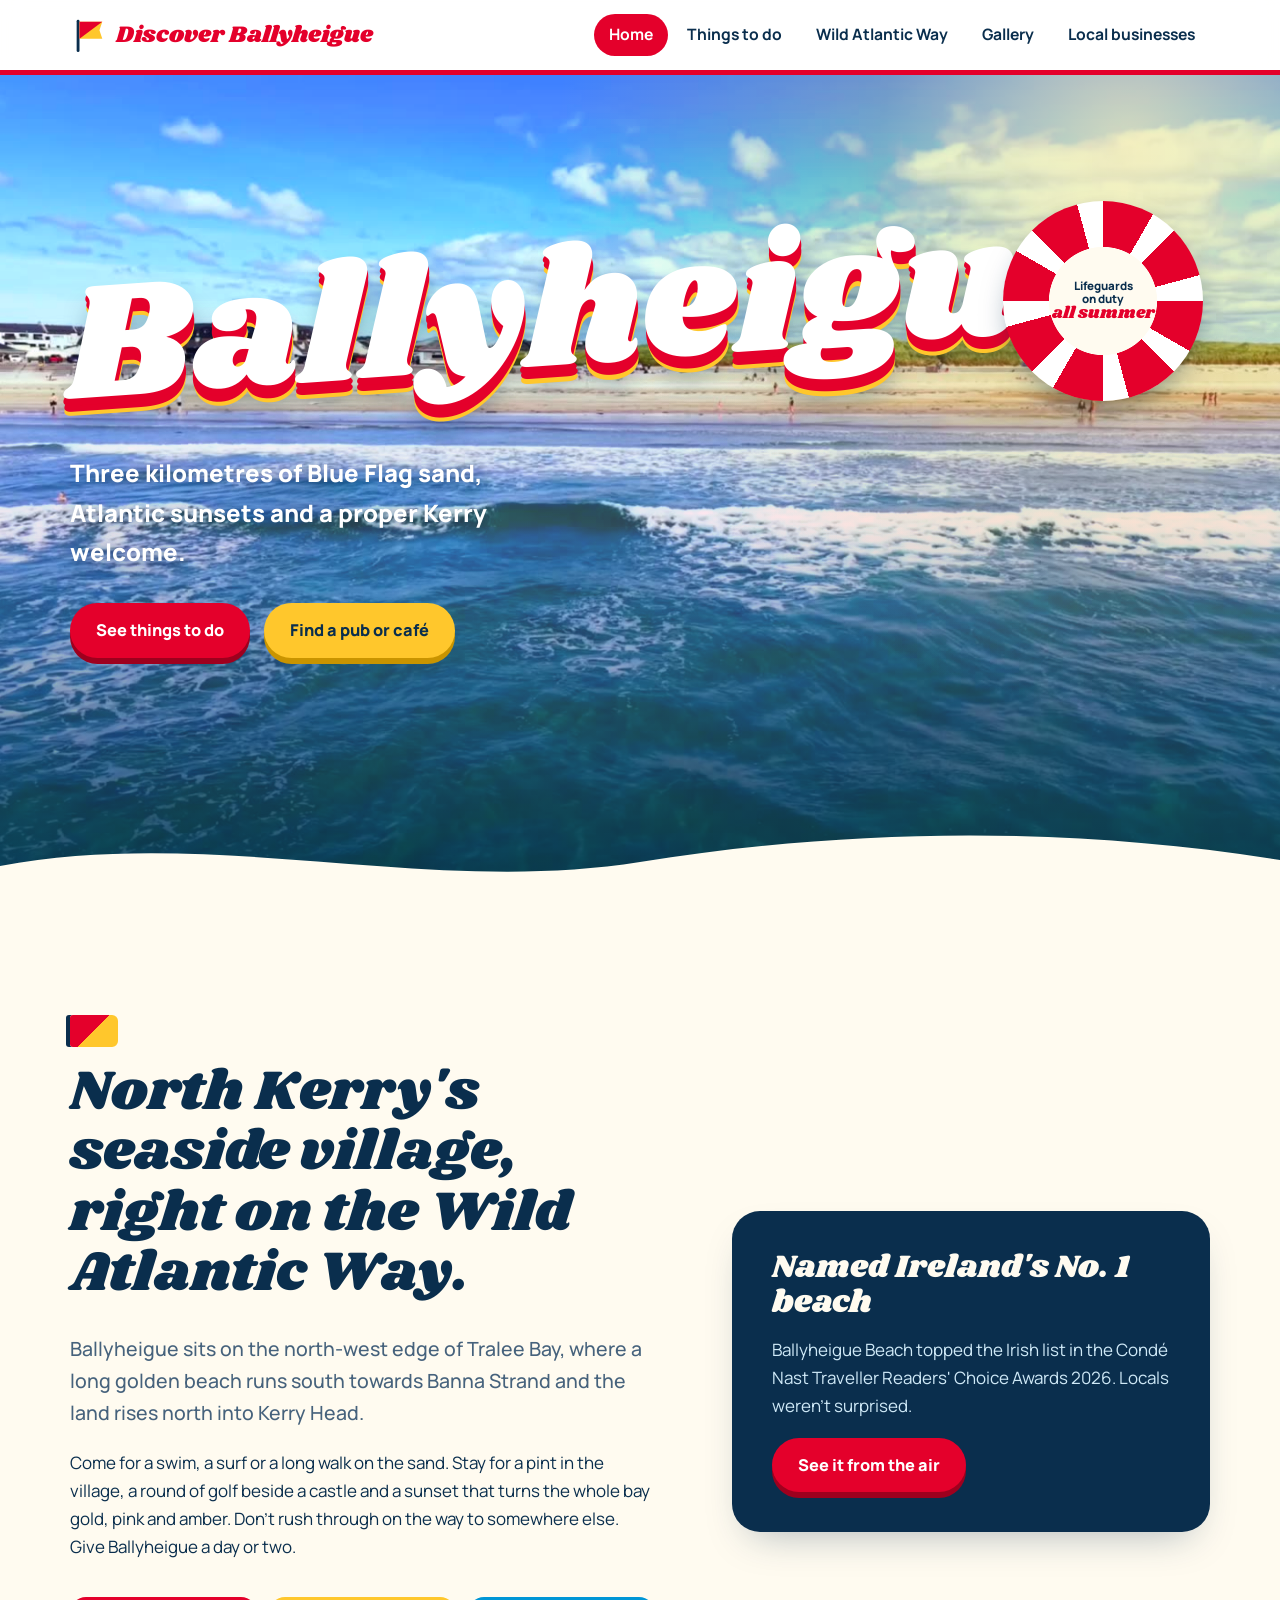
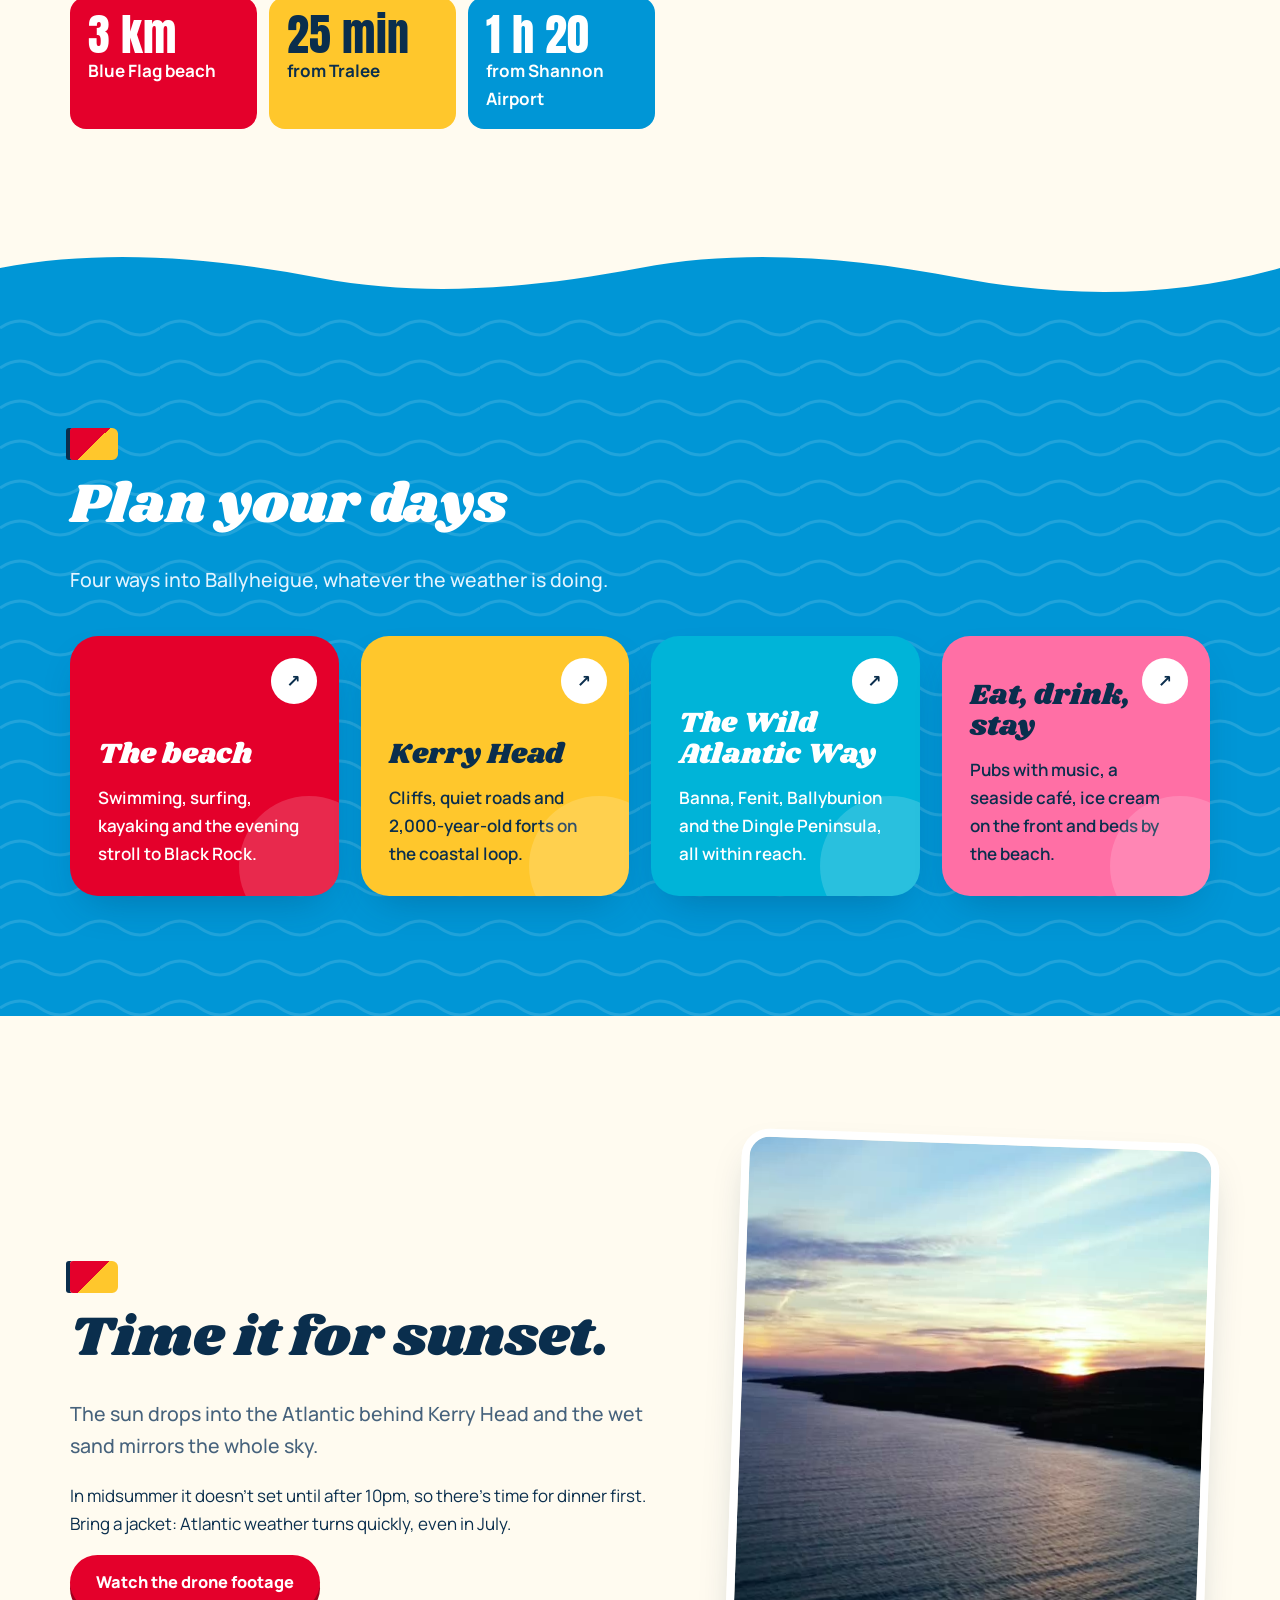
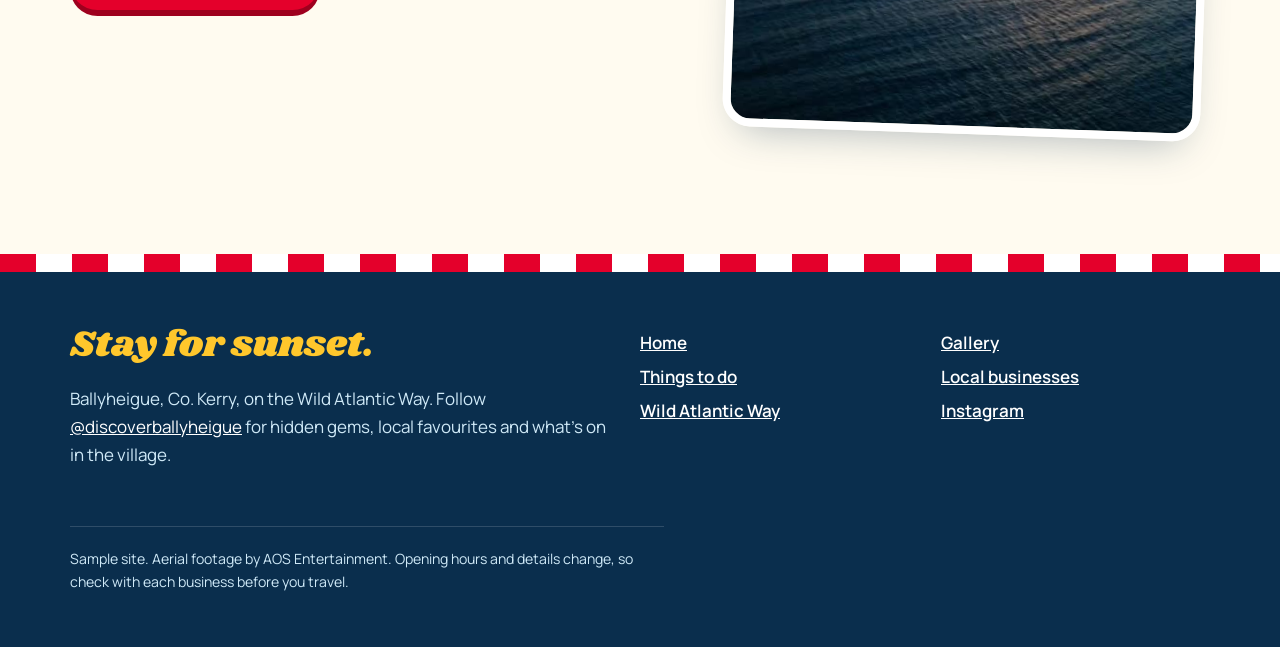
==== commit 8631e1d9: "California summer design: Baywatch red, lifeguard flags, rescue buoy badge Co-Authored-By: Claude Op" ====
--- a/index.html
+++ b/index.html
@@ -8,22 +8,20 @@
 <meta property="og:title" content="Discover Ballyheigue | Blue Flag beach on the Wild Atlantic Way">
 <meta property="og:description" content="Plan a trip to Ballyheigue, Co. Kerry: a 3km Blue Flag beach, Atlantic sunsets, Kerry Head walks, golf, pubs and cafés on the Wild Atlantic Way.">
 <link rel="preconnect" href="https://fonts.googleapis.com"><link rel="preconnect" href="https://fonts.gstatic.com" crossorigin>
-<link href="https://fonts.googleapis.com/css2?family=Righteous&family=Work+Sans:wght@400;500;600;700&family=Permanent+Marker&display=swap" rel="stylesheet">
+<link href="https://fonts.googleapis.com/css2?family=Shrikhand&family=Manrope:wght@400;500;600;700;800&family=Anton&display=swap" rel="stylesheet">
 <link rel="stylesheet" href="styles.css">
-<link rel="icon" href="data:image/svg+xml,<svg viewBox='0 0 40 40' aria-hidden='true'><defs><clipPath id='lc'><circle cx='20' cy='20' r='18'/></clipPath></defs><circle cx='20' cy='20' r='19.5' fill='%232B1055'/><g clip-path='url(%23lc)'><rect width='40' height='40' fill='%23FFD23F'/><rect y='17' width='40' height='23' fill='%23FF8A3D'/><rect y='24' width='40' height='16' fill='%23FF2E88'/><rect y='15' width='40' height='2' fill='%232B1055'/><rect y='21' width='40' height='2.5' fill='%232B1055'/><rect y='27' width='40' height='3' fill='%232B1055'/><rect y='32' width='40' height='8' fill='%2300C2C7'/></g></svg>">
+<link rel="icon" href="data:image/svg+xml,<svg viewBox='0 0 40 40' aria-hidden='true'><rect x='7' y='4' width='3' height='34' rx='1.5' fill='%230A2E4D'/><path d='M10 6 h24 l-3 9 l3 9 h-24z' fill='%23FFC72C'/><path d='M10 6 h24 L10 24z' fill='%23E4002B'/></svg>">
 </head>
 <body>
 <header class="site-head"><div class="wrap">
-<a class="brand" href="index.html"><svg viewBox="0 0 40 40" aria-hidden="true"><defs><clipPath id="lc"><circle cx="20" cy="20" r="18"/></clipPath></defs>
-<circle cx="20" cy="20" r="19.5" fill="#2B1055"/><g clip-path="url(#lc)"><rect width="40" height="40" fill="#FFD23F"/><rect y="17" width="40" height="23" fill="#FF8A3D"/><rect y="24" width="40" height="16" fill="#FF2E88"/>
-<rect y="15" width="40" height="2" fill="#2B1055"/><rect y="21" width="40" height="2.5" fill="#2B1055"/><rect y="27" width="40" height="3" fill="#2B1055"/><rect y="32" width="40" height="8" fill="#00C2C7"/></g></svg>Discover Ballyheigue</a>
+<a class="brand" href="index.html"><svg viewBox="0 0 40 40" aria-hidden="true"><rect x="7" y="4" width="3" height="34" rx="1.5" fill="#0A2E4D"/>
+<path d="M10 6 h24 l-3 9 l3 9 h-24z" fill="#FFC72C"/><path d="M10 6 h24 L10 24z" fill="#E4002B"/></svg>Discover Ballyheigue</a>
 <button class="menu-btn" aria-expanded="false" aria-controls="nav">Menu</button>
 <ul class="nav" id="nav"><li><a href="index.html" aria-current="page">Home</a></li><li><a href="explore.html">Things to do</a></li><li><a href="wild-atlantic-way.html">Wild Atlantic Way</a></li><li><a href="gallery.html">Gallery</a></li><li><a href="local.html">Local businesses</a></li></ul>
 </div></header>
 <main><section class="hero"><div class="hero-media"><video autoplay muted loop playsinline preload="auto" poster="assets/drone/hero.jpg" aria-label="Drone footage over Ballyheigue Beach and Black Rock"><source src="assets/drone/hero.mp4" type="video/mp4"></video></div>
-<div class="vhs" aria-hidden="true"><span class="rec">&#9654; PLAY</span><span class="stamp">SP&nbsp;&nbsp;JUL 26 1994</span></div>
 <div class="wrap"><h1 class="retro" data-text="Ballyheigue">Bally&shy;heigue</h1><p class="tag">Three kilometres of Blue Flag sand, Atlantic sunsets and a proper Kerry welcome.</p><div class="btn-row"><a class="btn btn-coral" href="explore.html">See things to do</a><a class="btn btn-ghost" href="local.html">Find a pub or café</a></div></div>
-<div class="sticker" aria-hidden="true"><span>Greetings from</span><strong>Kerry!</strong></div></section>
+<div class="sticker" aria-hidden="true"><span>Lifeguards on duty</span><strong>all summer</strong></div></section>
 <section><div class="wrap split">
 <div>
 <h2>North Kerry's seaside village, right on the Wild Atlantic Way.</h2>
@@ -37,11 +35,11 @@
 </div>
 <div class="route" style="background:var(--ink);color:var(--sand)">
 <h3 style="font-size:2rem">Named Ireland's No. 1 beach</h3>
-<p style="color:#E7D8FF">Ballyheigue Beach topped the Irish list in the Condé Nast Traveller Readers' Choice Awards 2026. Locals weren't surprised.</p>
+<p style="color:#CFE9F7">Ballyheigue Beach topped the Irish list in the Condé Nast Traveller Readers' Choice Awards 2026. Locals weren't surprised.</p>
 <a class="btn btn-coral" href="gallery.html">See it from the air</a>
 </div>
 </div></section>
-<svg class="wave" viewBox="0 0 1440 60" preserveAspectRatio="none" aria-hidden="true" style="background:#5B2A86"><path d="M0 0h1440v20c-120 30-240 30-360 10S840 0 720 20 480 50 360 30 120 0 0 20z" fill="#FFF3D6"/></svg>
+<svg class="wave" viewBox="0 0 1440 60" preserveAspectRatio="none" aria-hidden="true" style="background:#0096D6"><path d="M0 0h1440v20c-120 30-240 30-360 10S840 0 720 20 480 50 360 30 120 0 0 20z" fill="#FFFBF0"/></svg>
 <section class="band-atlantic"><div class="wrap">
 <h2>Plan your days</h2>
 <p class="lede">Four ways into Ballyheigue, whatever the weather is doing.</p>
--- a/styles.css
+++ b/styles.css
@@ -1,209 +1,195 @@
-/* Discover Ballyheigue — retro edition
-   90s Irish seaside postcard meets surf-shop sticker.
-   Grape ink, magenta, electric teal, sunshine, tangerine, cream. */
+/* Discover Ballyheigue — California summer edition
+   Baywatch red, lifeguard-tower yellow, Pacific blue, sunset pink, sun-bleached white.
+   Motif: the red-and-yellow "swim between the flags" lifeguard flag. */
 :root{
-  --ink:#2B1055;
-  --atlantic:#5B2A86;   /* purple band */
-  --foam:#00C2C7;       /* electric teal */
-  --coral:#FF2E88;      /* hot magenta */
-  --gold:#FFD23F;       /* sunshine */
-  --thrift:#FF8A3D;     /* tangerine */
-  --sand:#FFF3D6;
+  --ink:#0A2E4D;
+  --atlantic:#0096D6;
+  --foam:#00B4D8;
+  --coral:#E4002B;
+  --gold:#FFC72C;
+  --thrift:#FF6FA5;
+  --sand:#FFFBF0;
   --paper:#FFFFFF;
-  --muted:#5A4A78;
-  --radius-lg:22px;
-  --radius-sm:6px;
-  --line:3px solid var(--ink);
-  --pop:6px 6px 0 var(--ink);
-  --display:"Righteous",system-ui,sans-serif;
-  --body:"Work Sans",system-ui,sans-serif;
-  --marker:"Permanent Marker","Comic Sans MS",cursive;
+  --muted:#46627C;
+  --radius-lg:28px;
+  --radius-sm:16px;
+  --display:"Shrikhand",Georgia,serif;
+  --sign:"Anton","Impact",sans-serif;
+  --body:"Manrope",system-ui,sans-serif;
   --wrap:1180px;
-  --stripes:linear-gradient(180deg,var(--gold) 0 20%,var(--thrift) 20% 40%,var(--coral) 40% 60%,var(--atlantic) 60% 80%,var(--foam) 80%);
+  --flag:linear-gradient(135deg,var(--coral) 0 50%,var(--gold) 50% 100%);
+  --soft:0 18px 40px -18px rgba(10,46,77,.35);
 }
 *{box-sizing:border-box}
 html{scroll-behavior:smooth}
 @media (prefers-reduced-motion:reduce){html{scroll-behavior:auto}*{animation:none!important;transition:none!important}}
-body{margin:0;font-family:var(--body);font-size:1.0625rem;line-height:1.6;color:var(--ink);background:var(--sand)}
+body{margin:0;font-family:var(--body);font-size:1.0625rem;line-height:1.65;color:var(--ink);background:var(--sand)}
 img,video,svg{max-width:100%;display:block}
 a{color:inherit}
-:focus-visible{outline:3px dashed var(--coral);outline-offset:4px;border-radius:4px}
+:focus-visible{outline:3px solid var(--coral);outline-offset:3px;border-radius:6px}
 .wrap{max-width:var(--wrap);margin:0 auto;padding:0 20px}
-h1,h2,h3,h4{font-family:var(--display);font-weight:400;line-height:1.05;margin:0 0 .5em;letter-spacing:-.005em}
-h2{font-size:clamp(2.1rem,5.2vw,3.6rem)}
-h3{font-size:1.4rem}
+h1,h2,h3{font-family:var(--display);font-weight:400;line-height:1.08;margin:0 0 .5em}
+h4{font-family:var(--body);font-weight:800;margin:0}
+h2{font-size:clamp(2.1rem,5vw,3.5rem);color:var(--ink)}
+h3{font-size:1.45rem}
 p{margin:0 0 1em;max-width:66ch}
-.lede{font-size:1.22rem;color:var(--muted)}
-section > .wrap > h2,.split h2{text-shadow:3px 3px 0 var(--gold)}
-.band-ink h2,.band-atlantic h2{text-shadow:3px 3px 0 var(--coral)}
+.lede{font-size:1.22rem;color:var(--muted);font-weight:500}
 
-/* Header: chunky beach-shop sign */
-.site-head{position:sticky;top:0;z-index:50;background:var(--sand);border-bottom:var(--line)}
-.site-head::after{content:"";position:absolute;left:0;right:0;bottom:-9px;height:6px;background:repeating-linear-gradient(90deg,var(--coral) 0 40px,var(--gold) 40px 80px,var(--foam) 80px 120px,var(--thrift) 120px 160px)}
+/* Header */
+.site-head{position:sticky;top:0;z-index:50;background:rgba(255,255,255,.94);backdrop-filter:blur(10px);border-bottom:5px solid var(--coral)}
 .site-head .wrap{display:flex;align-items:center;justify-content:space-between;gap:16px;min-height:70px}
-.brand{font-family:var(--display);font-size:1.4rem;text-decoration:none;display:flex;align-items:center;gap:10px}
+.brand{font-family:var(--display);font-size:1.45rem;text-decoration:none;display:flex;align-items:center;gap:8px;color:var(--coral)}
 .brand svg{width:38px;height:38px}
-.nav{display:flex;gap:6px;list-style:none;margin:0;padding:0}
-.nav a{display:block;padding:7px 14px;border-radius:999px;text-decoration:none;font-weight:600;font-size:.98rem;border:2px solid transparent}
-.nav a:hover{border-color:var(--ink)}
-.nav a[aria-current="page"]{background:var(--coral);color:var(--paper);border-color:var(--ink);box-shadow:3px 3px 0 var(--ink)}
-.menu-btn{display:none;background:var(--gold);color:var(--ink);border:var(--line);border-radius:999px;padding:8px 16px;font:700 .95rem var(--body);cursor:pointer;box-shadow:3px 3px 0 var(--ink)}
+.nav{display:flex;gap:4px;list-style:none;margin:0;padding:0}
+.nav a{display:block;padding:8px 15px;border-radius:999px;text-decoration:none;font-weight:700;font-size:.98rem}
+.nav a:hover{background:#FFF1C9}
+.nav a[aria-current="page"]{background:var(--coral);color:var(--paper)}
+.menu-btn{display:none;background:var(--coral);color:var(--paper);border:0;border-radius:999px;padding:10px 18px;font:800 .95rem var(--body);cursor:pointer}
 @media (max-width:860px){
   .menu-btn{display:block}
-  .nav{display:none;position:absolute;top:73px;left:0;right:0;flex-direction:column;background:var(--sand);padding:16px 20px 22px;border-bottom:var(--line)}
+  .nav{display:none;position:absolute;top:75px;left:0;right:0;flex-direction:column;background:var(--paper);padding:14px 20px 22px;border-bottom:5px solid var(--coral)}
   .nav.open{display:flex}
   .nav a{padding:12px 14px}
 }
+@media (max-width:640px){.brand{font-size:1.15rem;white-space:nowrap}.brand svg{width:32px;height:32px}}
 
-/* Hero */
-.hero{position:relative;min-height:min(92vh,820px);display:flex;align-items:flex-end;overflow:hidden;color:var(--paper);background:var(--ink)}
+/* Hero: bright, sunny, glare in the corner */
+.hero{position:relative;min-height:min(92vh,820px);display:flex;align-items:flex-end;overflow:hidden;color:var(--paper);background:var(--atlantic)}
 .hero-media{position:absolute;inset:0}
 .hero-media video,.hero-media .scene,.hero img.scene{position:absolute;inset:0;width:100%;height:100%;object-fit:cover}
-.hero-media video,.hero img.scene{filter:saturate(1.35) contrast(1.05) hue-rotate(-6deg)}
-/* sunset-coloured wash + scanlines for the camcorder feel */
+.hero-media video,.hero img.scene{filter:saturate(1.25) brightness(1.05)}
 .hero::before{content:"";position:absolute;inset:0;z-index:1;pointer-events:none;
-  background:repeating-linear-gradient(0deg,rgba(0,0,0,.12) 0 1px,transparent 1px 3px),
-             linear-gradient(180deg,rgba(255,46,136,.18),rgba(255,138,61,.08) 40%,rgba(43,16,85,.78) 100%)}
-.hero::after{content:none}
-.hero .wrap{position:relative;z-index:3;padding-bottom:9vh;width:100%}
-.hero h1.retro{font-size:clamp(3.4rem,14vw,11.5rem);line-height:.9;margin:0;color:var(--gold);letter-spacing:-.01em;
-  text-shadow:4px 4px 0 var(--coral),8px 8px 0 var(--atlantic),12px 12px 0 var(--foam),16px 16px 22px rgba(0,0,0,.35)}
-.hero .tag{font-size:clamp(1.15rem,2.5vw,1.5rem);font-weight:600;margin:.9em 0 1.3em;max-width:32ch;text-shadow:0 2px 12px rgba(43,16,85,.6)}
+  background:radial-gradient(circle at 88% 8%,rgba(255,236,170,.75),rgba(255,199,44,.25) 18%,transparent 42%),
+             linear-gradient(180deg,transparent 30%,rgba(255,111,165,.18) 55%,rgba(10,46,77,.72) 100%)}
+.hero::after{content:"";position:absolute;left:0;right:0;bottom:-1px;height:70px;z-index:2;
+  background:url("data:image/svg+xml,%3Csvg xmlns='http://www.w3.org/2000/svg' viewBox='0 0 1440 70' preserveAspectRatio='none'%3E%3Cpath d='M0 40 C240 0 480 70 720 36 S1200 0 1440 34 V70 H0Z' fill='%23FFFBF0'/%3E%3C/svg%3E") bottom/100% 100% no-repeat}
+.hero .wrap{position:relative;z-index:3;padding-bottom:13vh;width:100%}
+.hero h1.retro{font-size:clamp(3.4rem,13vw,10.5rem);line-height:.95;margin:0;color:var(--paper);transform:rotate(-4deg);transform-origin:left bottom;
+  text-shadow:0 .04em 0 var(--coral),0 .075em 0 var(--coral),0 .1em 0 var(--gold),0 .14em 24px rgba(10,46,77,.35)}
+.hero .tag{font-size:clamp(1.15rem,2.4vw,1.5rem);font-weight:800;margin:1em 0 1.3em;max-width:30ch;text-shadow:0 2px 14px rgba(10,46,77,.55)}
 .hero.small{min-height:54vh}
-.hero.small h1.retro{font-size:clamp(2.8rem,9vw,7rem);text-shadow:3px 3px 0 var(--coral),6px 6px 0 var(--atlantic),9px 9px 0 var(--foam)}
-.vhs{position:absolute;z-index:2;top:22px;left:0;right:0;display:flex;justify-content:space-between;padding:0 28px;font:700 clamp(.85rem,1.6vw,1.15rem)/1 "Courier New",monospace;color:#fff;text-shadow:2px 0 0 rgba(255,46,136,.8),-2px 0 0 rgba(0,194,199,.8);letter-spacing:.08em}
-.vhs .rec{animation:blink 1.2s steps(2) infinite}
-@keyframes blink{50%{opacity:0}}
-.sticker{position:absolute;z-index:3;right:clamp(16px,6vw,90px);top:clamp(70px,14vh,140px);width:clamp(130px,16vw,190px);aspect-ratio:1;border-radius:50%;background:var(--gold);color:var(--ink);border:var(--line);box-shadow:var(--pop);display:grid;place-content:center;text-align:center;transform:rotate(12deg)}
-.sticker span{font:600 .95rem var(--body)}
-.sticker strong{font:400 clamp(1.6rem,3vw,2.3rem)/1 var(--marker);color:var(--coral)}
-@media (max-width:640px){.sticker{display:none}.vhs{padding:0 16px}}
+.hero.small h1.retro{font-size:clamp(2.8rem,9vw,6.8rem)}
+/* Rescue buoy badge */
+.sticker{position:absolute;z-index:3;right:clamp(16px,6vw,90px);top:clamp(70px,14vh,140px);width:clamp(150px,17vw,200px);aspect-ratio:1;border-radius:50%;
+  background:radial-gradient(circle,var(--sand) 0 38%,transparent 38.5%),repeating-conic-gradient(var(--coral) 0 30deg,var(--paper) 30deg 45deg);
+  box-shadow:0 14px 30px -10px rgba(10,46,77,.55);display:grid;place-content:center;text-align:center;color:var(--ink);animation:bob 4s ease-in-out infinite}
+.sticker span{font:800 .72rem/1.1 var(--body);max-width:9ch;margin:0 auto}
+.sticker strong{font:400 1.05rem/1 var(--display);color:var(--coral)}
+@keyframes bob{50%{transform:translateY(-8px) rotate(6deg)}}
+@media (max-width:640px){.sticker{display:none}}
 
-/* Buttons: chunky with a hard shadow you can press */
-.btn{display:inline-flex;align-items:center;gap:10px;padding:13px 24px;border-radius:999px;font-weight:700;text-decoration:none;font-size:1.02rem;border:var(--line);box-shadow:4px 4px 0 var(--ink);transition:transform .08s,box-shadow .08s}
-.btn:active{transform:translate(4px,4px);box-shadow:0 0 0 var(--ink)}
-.btn-coral{background:var(--coral);color:var(--paper)}
-.btn-coral:hover{background:#ff4d9a}
-.btn-ghost{background:var(--paper);color:var(--ink)}
+/* Buttons */
+.btn{display:inline-flex;align-items:center;gap:10px;padding:14px 26px;border-radius:999px;font-weight:800;text-decoration:none;font-size:1.02rem;border:0;transition:transform .12s,background .12s}
+.btn:hover{transform:translateY(-2px)}
+.btn-coral{background:var(--coral);color:var(--paper);box-shadow:0 6px 0 #9E001E}
+.btn-coral:hover{background:#F7173F}
+.btn-ghost{background:var(--gold);color:var(--ink);box-shadow:0 6px 0 #C99400}
 .btn-row{display:flex;flex-wrap:wrap;gap:14px}
 
 /* Sections */
 section{padding:clamp(64px,10vw,120px) 0}
 .band-ink{background:var(--ink);color:var(--sand)}
-.band-ink .lede{color:#E7D8FF}
+.band-ink h2{color:var(--gold)}
+.band-ink .lede{color:#CFE9F7}
 .band-ink a{color:var(--gold)}
-/* Memphis confetti on the purple band */
-.band-atlantic{color:var(--paper);background-color:var(--atlantic);
-  background-image:
-    url("data:image/svg+xml,%3Csvg xmlns='http://www.w3.org/2000/svg' width='220' height='220'%3E%3Cpath d='M20 40 q15 -20 30 0 t30 0' fill='none' stroke='%23FFD23F' stroke-width='5' stroke-linecap='round'/%3E%3Ccircle cx='170' cy='50' r='9' fill='none' stroke='%2300C2C7' stroke-width='4'/%3E%3Cpath d='M120 160 l14 -24 l14 24z' fill='%23FF2E88'/%3E%3Cpath d='M30 170 h30' stroke='%23FF8A3D' stroke-width='6' stroke-linecap='round'/%3E%3Ccircle cx='190' cy='190' r='4' fill='%23FFD23F'/%3E%3C/svg%3E")}
-.band-atlantic .lede{color:#F1E6FF}
+.band-atlantic{color:var(--paper);background:var(--atlantic) url("data:image/svg+xml,%3Csvg xmlns='http://www.w3.org/2000/svg' width='160' height='40'%3E%3Cpath d='M0 20 q20 -14 40 0 t40 0 t40 0 t40 0' fill='none' stroke='%23ffffff' stroke-opacity='.13' stroke-width='3'/%3E%3C/svg%3E")}
+.band-atlantic h2{color:var(--paper)}
+.band-atlantic .lede{color:#E3F4FF}
 .band-paper{background:var(--paper)}
 .wave{display:block;width:100%;height:60px;margin-top:-1px}
-
 .split{display:grid;grid-template-columns:1.1fr .9fr;gap:clamp(32px,6vw,80px);align-items:center}
 @media (max-width:860px){.split{grid-template-columns:1fr}}
+/* lifeguard flag above the main heading of each section */
+section > .wrap > h2:first-child::before,.split > div > h2:first-child::before{content:"";display:block;width:48px;height:32px;margin-bottom:16px;background:var(--flag);border-radius:3px 6px 6px 3px;box-shadow:-4px 0 0 var(--ink)}
 
-/* Facts as beach-hut ticket stubs */
-.facts{display:grid;grid-template-columns:repeat(3,1fr);gap:14px;margin-top:36px}
-.facts div{padding:16px 18px;background:var(--paper);border:var(--line);border-radius:var(--radius-sm);box-shadow:4px 4px 0 var(--ink)}
-.facts div:nth-child(1){background:var(--gold)}
-.facts div:nth-child(2){background:var(--foam)}
-.facts div:nth-child(3){background:#FFC2DD}
-.facts strong{display:block;font-family:var(--display);font-weight:400;font-size:clamp(1.7rem,2.8vw,2.3rem);line-height:1;white-space:nowrap}
-.facts span{font-weight:600}
+/* Facts: lifeguard tower boards */
+.facts{display:grid;grid-template-columns:repeat(3,1fr);gap:12px;margin-top:36px}
+.facts div{padding:16px 18px;border-radius:var(--radius-sm);color:var(--paper);background:var(--coral)}
+.facts div:nth-child(2){background:var(--gold);color:var(--ink)}
+.facts div:nth-child(3){background:var(--atlantic)}
+.facts strong{display:block;font-family:var(--sign);font-weight:400;font-size:clamp(2rem,3.4vw,2.8rem);line-height:1;letter-spacing:.01em;white-space:nowrap}
+.facts span{font-weight:700}
 @media (max-width:640px){.facts{grid-template-columns:1fr}}
 
-/* Panels (the dark callout boxes, route card) */
-.route{background:var(--paper);border:var(--line);border-radius:var(--radius-lg);padding:clamp(20px,4vw,40px);box-shadow:var(--pop)}
+.route{background:var(--paper);border-radius:var(--radius-lg);padding:clamp(22px,4vw,40px);box-shadow:var(--soft)}
 
 /* Postcards */
-.postcards{display:grid;grid-template-columns:repeat(auto-fit,minmax(250px,1fr));gap:26px;margin-top:40px}
-.postcard{border-radius:var(--radius-lg);padding:26px;min-height:250px;display:flex;flex-direction:column;justify-content:flex-end;text-decoration:none;position:relative;overflow:hidden;border:var(--line);box-shadow:var(--pop);transition:transform .15s}
-.postcards > :nth-child(odd){transform:rotate(-1.5deg)}
-.postcards > :nth-child(even){transform:rotate(1.2deg)}
-a.postcard:hover{transform:rotate(0) translateY(-4px)}
-.postcard h3{font-size:1.75rem}
-.postcard p{margin:0;font-weight:500}
-.postcard::before{content:"";position:absolute;top:0;left:0;right:0;height:14px;background:var(--stripes);background-size:100% 100%;opacity:.0}
+.postcards{display:grid;grid-template-columns:repeat(auto-fit,minmax(250px,1fr));gap:22px;margin-top:40px}
+.postcard{border-radius:var(--radius-lg);padding:28px;min-height:260px;display:flex;flex-direction:column;justify-content:flex-end;text-decoration:none;position:relative;overflow:hidden;box-shadow:var(--soft);transition:transform .18s}
+a.postcard:hover{transform:translateY(-6px) rotate(-1deg)}
+.postcard h3{font-size:1.8rem}
+.postcard p{margin:0;font-weight:600}
 .pc-coral{background:var(--coral);color:var(--paper)}
-.pc-foam{background:var(--foam);color:var(--ink)}
+.pc-foam{background:var(--foam);color:var(--paper)}
 .pc-gold{background:var(--gold);color:var(--ink)}
 .pc-thrift{background:var(--thrift);color:var(--ink)}
-.postcard .go{position:absolute;top:20px;right:20px;width:46px;height:46px;border-radius:50%;background:var(--paper);color:var(--ink);border:var(--line);display:grid;place-items:center;font-weight:700;transition:transform .2s}
+.postcard::after{content:"";position:absolute;right:-40px;bottom:-40px;width:140px;height:140px;border-radius:50%;background:rgba(255,255,255,.16)}
+.postcard .go{position:absolute;top:22px;right:22px;width:46px;height:46px;border-radius:50%;background:var(--paper);color:var(--ink);display:grid;place-items:center;font-weight:800;transition:transform .2s}
 a.postcard:hover .go{transform:rotate(-45deg)}
 
-/* Gems: a real top 10 */
+/* Gems: lifeguard-tower number boards */
 .gems{list-style:none;padding:0;margin:48px 0 0;counter-reset:gem}
-.gem{display:grid;grid-template-columns:130px 1fr;gap:28px;padding:34px 0;border-top:3px dashed rgba(43,16,85,.35);counter-increment:gem}
-.gem::before{content:counter(gem);font-family:var(--display);font-size:6rem;line-height:.85;color:var(--gold);-webkit-text-stroke:3px var(--ink);text-shadow:5px 5px 0 var(--coral)}
-.gem:nth-child(3n+2)::before{color:var(--foam);text-shadow:5px 5px 0 var(--atlantic)}
-.gem:nth-child(3n)::before{color:#FFC2DD;text-shadow:5px 5px 0 var(--thrift)}
-.gem h3{font-size:1.8rem}
+.gem{display:grid;grid-template-columns:120px 1fr;gap:28px;padding:32px 0;border-top:2px solid rgba(10,46,77,.12);counter-increment:gem}
+.gem::before{content:counter(gem);font-family:var(--sign);font-size:4.4rem;line-height:1;color:var(--paper);background:var(--coral);border-radius:18px 18px 4px 4px;width:104px;height:104px;display:grid;place-items:center;box-shadow:inset 0 -14px 0 var(--gold)}
+.gem:nth-child(even)::before{background:var(--atlantic)}
+.gem h3{font-size:1.75rem}
 .gem .meta{display:flex;flex-wrap:wrap;gap:8px;margin-top:6px}
-.chip{display:inline-block;padding:4px 12px;border-radius:999px;background:var(--paper);border:2px solid var(--ink);font-size:.88rem;font-weight:700}
-.gem:nth-child(odd) .chip:first-child{background:var(--gold)}
-.gem:nth-child(even) .chip:first-child{background:var(--foam)}
-@media (max-width:640px){.gem{grid-template-columns:1fr;gap:6px}.gem::before{font-size:4rem}}
+.chip{display:inline-block;padding:5px 13px;border-radius:999px;background:#FFF1C9;font-size:.88rem;font-weight:800;color:var(--ink)}
+@media (max-width:640px){.gem{grid-template-columns:1fr;gap:12px}.gem::before{width:76px;height:76px;font-size:3rem}}
 
 /* Route */
 .stops{list-style:none;padding:0;margin:0;position:relative}
 .stops li{position:relative;padding:0 0 30px 46px}
-.stops li::before{content:"";position:absolute;left:10px;top:8px;bottom:-8px;width:4px;background:repeating-linear-gradient(var(--ink) 0 8px,transparent 8px 14px)}
+.stops li::before{content:"";position:absolute;left:10px;top:10px;bottom:-8px;width:4px;border-radius:2px;background:repeating-linear-gradient(var(--foam) 0 10px,transparent 10px 16px)}
 .stops li:last-child::before{display:none}
-.stops li::after{content:"";position:absolute;left:0;top:3px;width:24px;height:24px;border-radius:50%;background:var(--foam);border:var(--line)}
-.stops li.here::after{background:var(--coral);box-shadow:0 0 0 6px var(--gold)}
-.stops h3{margin-bottom:.2em}
-.stops .dist{font-family:var(--marker);color:var(--coral);font-size:1rem}
+.stops li::after{content:"";position:absolute;left:0;top:4px;width:24px;height:24px;border-radius:50%;background:var(--paper);border:5px solid var(--atlantic)}
+.stops li.here::after{width:30px;height:22px;left:-2px;border:0;border-radius:2px 5px 5px 2px;background:var(--flag)}
+.stops .dist{font-weight:800;color:var(--coral);font-size:.95rem}
 .stops p{margin:0;color:var(--muted)}
 
-/* Gallery: Polaroids on the fridge */
-.gallery{display:grid;grid-template-columns:repeat(12,1fr);grid-auto-rows:180px;gap:22px;margin-top:44px}
-.tile{position:relative;background:var(--paper);border:2px solid var(--ink);border-radius:4px;box-shadow:5px 6px 0 rgba(43,16,85,.85);grid-column:span 4;grid-row:span 2;cursor:pointer;transition:transform .15s}
+/* Gallery: holiday snaps */
+.gallery{display:grid;grid-template-columns:repeat(12,1fr);grid-auto-rows:180px;gap:18px;margin-top:44px}
+.tile{position:relative;border-radius:22px;overflow:hidden;background:var(--atlantic);grid-column:span 4;grid-row:span 2;cursor:pointer;box-shadow:var(--soft);border:6px solid var(--paper);transition:transform .18s}
 .tile.wide{grid-column:span 8}
 .tile.tall{grid-row:span 3}
-.tile:nth-child(3n+1){transform:rotate(-1.4deg)}
-.tile:nth-child(3n+2){transform:rotate(1.1deg)}
-.tile:nth-child(3n){transform:rotate(-.6deg)}
-.tile:hover{transform:rotate(0) scale(1.015);z-index:2}
-.tile video,.tile img,.tile svg{position:absolute;top:12px;left:12px;width:calc(100% - 24px);height:calc(100% - 66px);object-fit:cover;filter:saturate(1.3) contrast(1.05)}
-.tile figcaption{position:absolute;left:16px;right:16px;bottom:12px;font:400 1.1rem/1.2 var(--marker);color:var(--ink);white-space:nowrap;overflow:hidden;text-overflow:ellipsis}
-.tile::after{content:"";position:absolute;top:-12px;left:50%;width:90px;height:24px;transform:translateX(-50%) rotate(-3deg);background:rgba(255,210,63,.75);border:1px solid rgba(43,16,85,.15)}
-.tile:nth-child(even)::after{background:rgba(0,194,199,.6);transform:translateX(-50%) rotate(4deg)}
-@media (max-width:860px){.gallery{grid-template-columns:1fr 1fr;grid-auto-rows:170px}.tile,.tile.wide{grid-column:span 2}}
-.yt-grid{display:grid;grid-template-columns:1fr 1fr;gap:26px;margin-top:28px}
-.yt{position:relative;aspect-ratio:16/9;border-radius:var(--radius-sm);overflow:hidden;background:var(--ink);border:var(--line);box-shadow:var(--pop)}
+.tile:hover{transform:translateY(-4px)}
+.tile video,.tile img,.tile svg{position:absolute;inset:0;width:100%;height:100%;object-fit:cover;filter:saturate(1.2) brightness(1.04)}
+.tile figcaption{position:absolute;left:14px;bottom:14px;background:var(--coral);color:var(--paper);padding:6px 14px;border-radius:999px;font-size:.9rem;font-weight:800}
+.tile:nth-child(3n+2) figcaption{background:var(--gold);color:var(--ink)}
+.tile:nth-child(3n) figcaption{background:var(--paper);color:var(--ink)}
+@media (max-width:860px){.gallery{grid-template-columns:1fr 1fr;grid-auto-rows:160px}.tile,.tile.wide{grid-column:span 2}}
+.yt-grid{display:grid;grid-template-columns:1fr 1fr;gap:22px;margin-top:28px}
+.yt{position:relative;aspect-ratio:16/9;border-radius:22px;overflow:hidden;background:var(--ink);box-shadow:var(--soft);border:6px solid var(--paper)}
 .yt iframe{position:absolute;inset:0;width:100%;height:100%;border:0}
 @media (max-width:760px){.yt-grid{grid-template-columns:1fr}}
 
-/* Frame for the sunset clip on the home page */
-.frame{position:relative;border-radius:var(--radius-lg);overflow:hidden;aspect-ratio:4/5;border:var(--line);box-shadow:var(--pop);transform:rotate(1.5deg)}
-.frame .scene{position:absolute;inset:0;width:100%;height:100%;object-fit:cover;filter:saturate(1.35)}
-.frame::after{content:"";position:absolute;inset:0;background:repeating-linear-gradient(0deg,rgba(0,0,0,.1) 0 1px,transparent 1px 3px);pointer-events:none}
+.frame{position:relative;border-radius:var(--radius-lg);overflow:hidden;aspect-ratio:4/5;box-shadow:var(--soft);border:8px solid var(--paper);transform:rotate(2deg)}
+.frame .scene{position:absolute;inset:0;width:100%;height:100%;object-fit:cover}
 
 /* Directory */
 .dir-filter{display:flex;flex-wrap:wrap;gap:10px;margin:32px 0 8px}
-.dir-filter button{font:700 .98rem var(--body);padding:9px 18px;border-radius:999px;border:var(--line);background:var(--paper);color:var(--ink);cursor:pointer;box-shadow:3px 3px 0 var(--ink)}
-.dir-filter button[aria-pressed="true"]{background:var(--gold)}
+.dir-filter button{font:800 .98rem var(--body);padding:10px 18px;border-radius:999px;border:2px solid var(--ink);background:var(--paper);color:var(--ink);cursor:pointer}
+.dir-filter button[aria-pressed="true"]{background:var(--coral);border-color:var(--coral);color:var(--paper)}
 .dir-group{margin-top:52px}
 .dir-group > h3{font-size:2.1rem;display:flex;align-items:center;gap:14px}
-.dir-group > h3 .dot{width:24px;height:24px;border-radius:50%;border:var(--line)}
-.listing{display:grid;grid-template-columns:1fr auto;gap:8px 24px;align-items:center;padding:20px 22px;margin-top:14px;background:var(--paper);border:2px solid var(--ink);border-radius:var(--radius-sm)}
-.listing h4{font-size:1.4rem;margin:0}
+.dir-group > h3 .dot{width:40px;height:28px;border-radius:2px 6px 6px 2px;box-shadow:-4px 0 0 var(--ink)}
+.listing{display:grid;grid-template-columns:1fr auto;gap:8px 24px;align-items:center;padding:20px 24px;margin-top:12px;background:var(--paper);border-radius:var(--radius-sm);box-shadow:0 8px 24px -16px rgba(10,46,77,.4)}
+.listing h4{font-size:1.25rem}
 .listing p{margin:4px 0 0;color:var(--muted);font-size:1rem}
-.listing .where{font-family:var(--marker);font-size:.95rem;color:var(--coral)}
+.listing .where{font-size:.9rem;font-weight:800;color:var(--atlantic)}
 .listing .links{display:flex;gap:8px;flex-wrap:wrap;justify-content:flex-end}
-.pill{display:inline-block;padding:8px 16px;border-radius:999px;font-weight:700;font-size:.92rem;text-decoration:none;background:var(--paper);border:2px solid var(--ink);box-shadow:3px 3px 0 var(--ink)}
+.pill{display:inline-block;padding:9px 17px;border-radius:999px;font-weight:800;font-size:.92rem;text-decoration:none;background:#FFF1C9;color:var(--ink)}
 .pill:hover{background:var(--gold)}
 .pill.primary{background:var(--coral);color:var(--paper)}
+.pill.primary:hover{background:#F7173F}
 @media (max-width:640px){.listing{grid-template-columns:1fr}.listing .links{justify-content:flex-start}}
 
-/* Footer with a checkerboard beach-towel edge */
-.site-foot{background:var(--ink);color:#E7D8FF;padding:72px 0 40px;position:relative}
-.site-foot::before{content:"";position:absolute;top:0;left:0;right:0;height:24px;background:conic-gradient(var(--gold) 25%,var(--coral) 0 50%,var(--gold) 0 75%,var(--coral) 0) 0 0/24px 24px}
+/* Footer with a beach-umbrella stripe edge */
+.site-foot{background:var(--ink);color:#CFE9F7;padding:72px 0 40px;position:relative}
+.site-foot::before{content:"";position:absolute;top:0;left:0;right:0;height:18px;background:repeating-linear-gradient(90deg,var(--coral) 0 36px,var(--paper) 36px 72px)}
 .site-foot .cols{display:grid;grid-template-columns:2fr 1fr 1fr;gap:32px}
-.site-foot h2{color:var(--gold);font-size:2.2rem;text-shadow:3px 3px 0 var(--coral)}
-.site-foot a{color:var(--sand)}
-.site-foot ul{list-style:none;padding:0;margin:0;line-height:2}
-.site-foot .small{margin-top:40px;font-size:.88rem;border-top:2px dashed rgba(255,255,255,.25);padding-top:20px}
+.site-foot h2{color:var(--gold);font-size:2.3rem}
+.site-foot a{color:var(--paper)}
+.site-foot ul{list-style:none;padding:0;margin:0;line-height:2;font-weight:600}
+.site-foot .small{margin-top:40px;font-size:.88rem;border-top:1px solid rgba(255,255,255,.15);padding-top:20px}
 @media (max-width:760px){.site-foot .cols{grid-template-columns:1fr}}
-@media (max-width:640px){.brand{font-size:1.1rem;white-space:nowrap}.brand svg{width:32px;height:32px}}
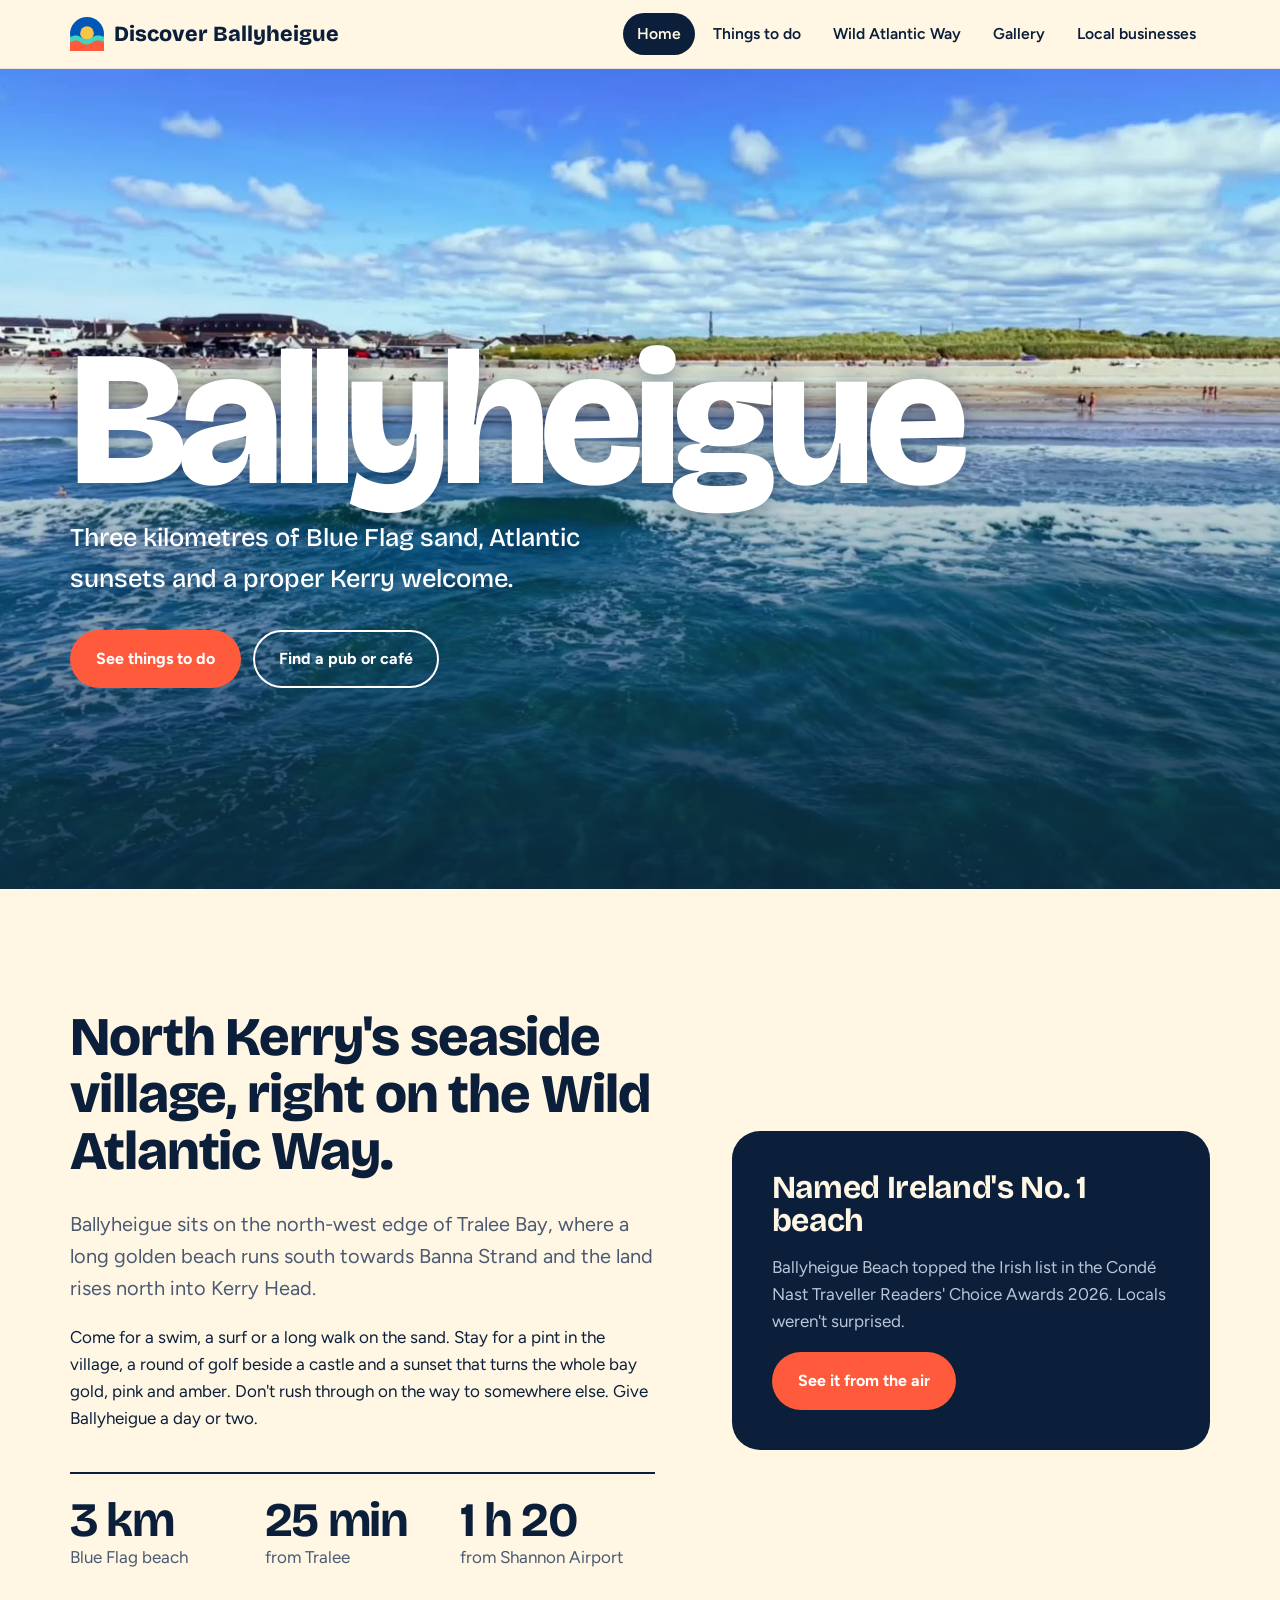
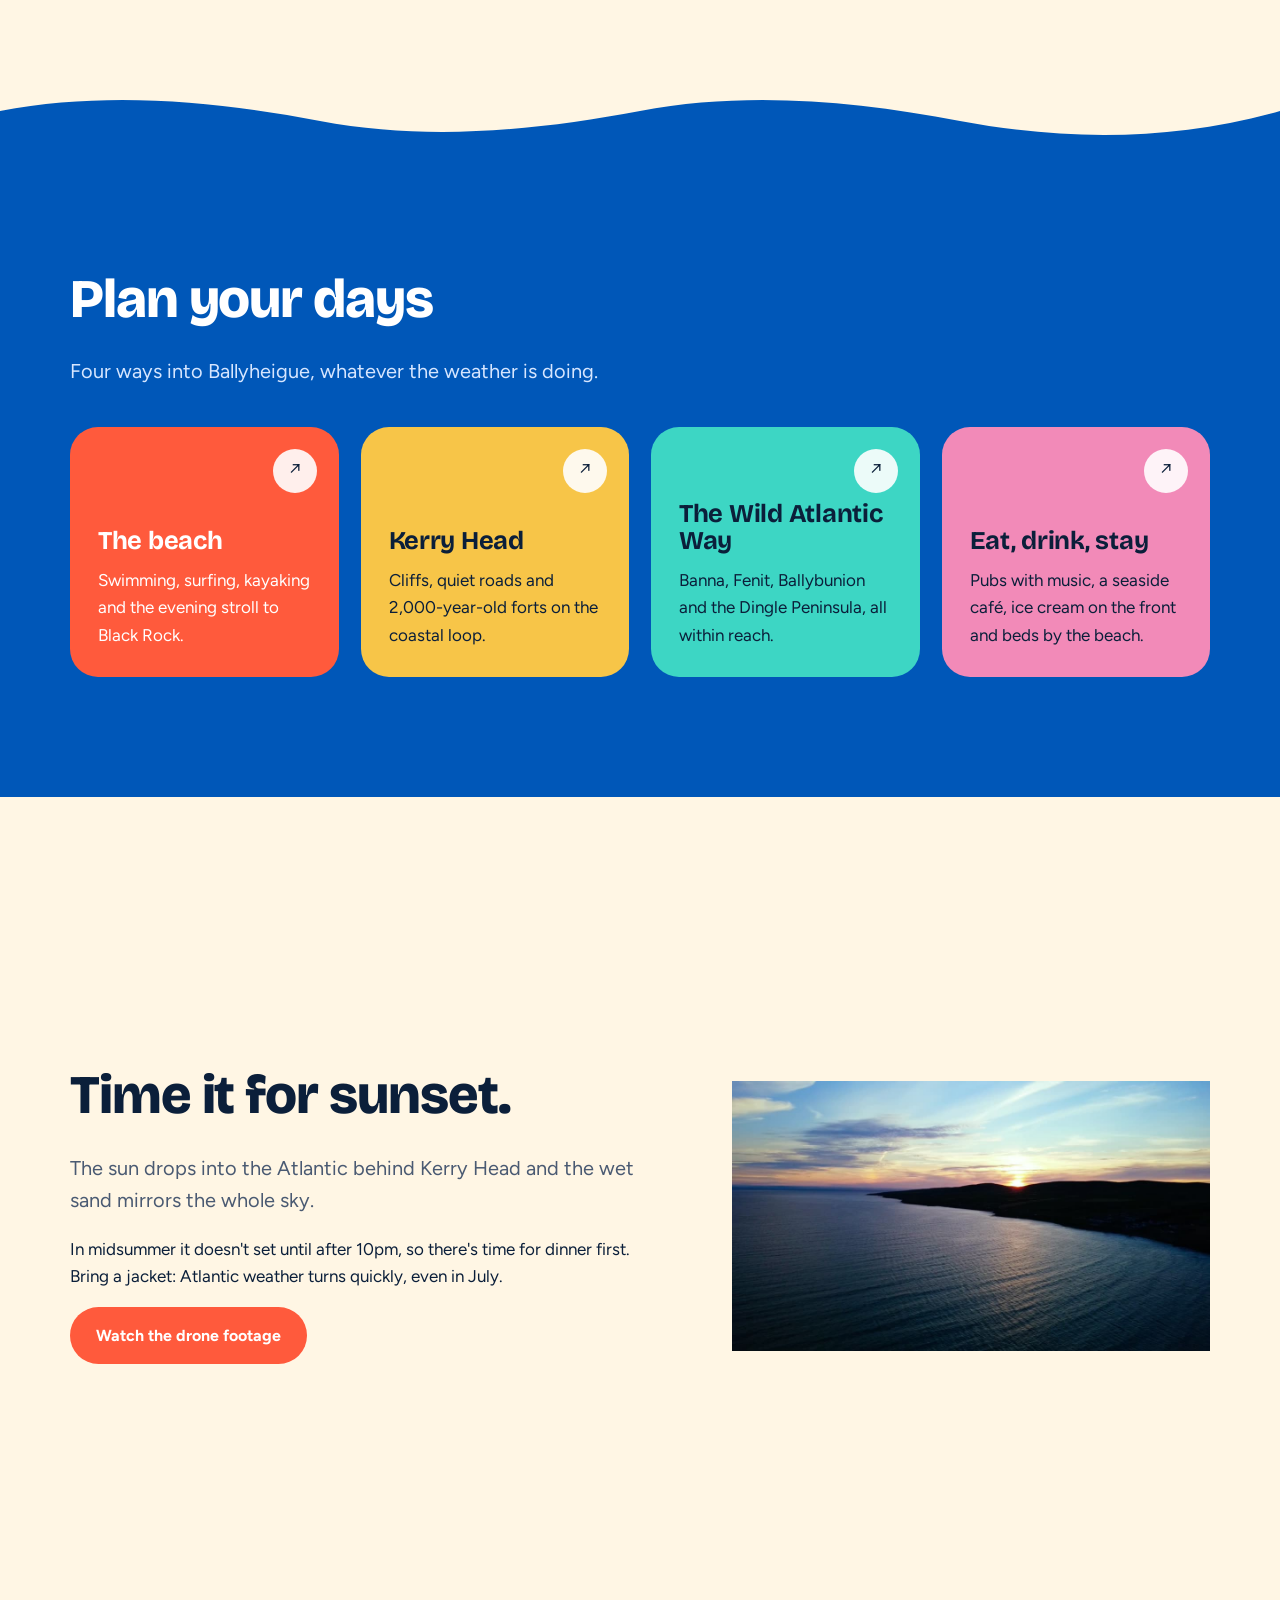
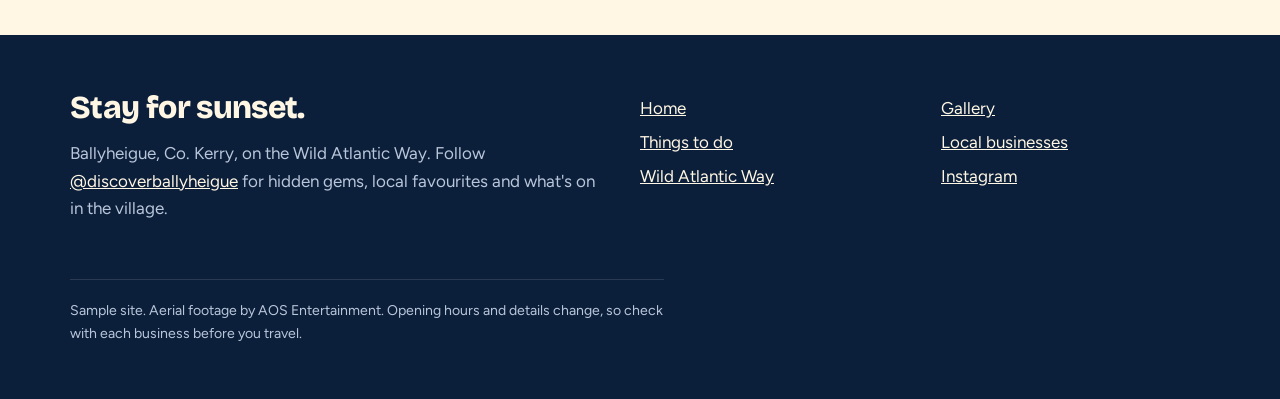
==== commit bf5bc72c: "Revert to the original design (undo retro redesign) Co-Authored-By: Claude Opus 5.5 <noreply@anthrop" ====
--- a/index.html
+++ b/index.html
@@ -8,20 +8,20 @@
 <meta property="og:title" content="Discover Ballyheigue | Blue Flag beach on the Wild Atlantic Way">
 <meta property="og:description" content="Plan a trip to Ballyheigue, Co. Kerry: a 3km Blue Flag beach, Atlantic sunsets, Kerry Head walks, golf, pubs and cafés on the Wild Atlantic Way.">
 <link rel="preconnect" href="https://fonts.googleapis.com"><link rel="preconnect" href="https://fonts.gstatic.com" crossorigin>
-<link href="https://fonts.googleapis.com/css2?family=Shrikhand&family=Manrope:wght@400;500;600;700;800&family=Anton&display=swap" rel="stylesheet">
+<link href="https://fonts.googleapis.com/css2?family=Bricolage+Grotesque:opsz,wght@12..96,500;12..96,700;12..96,800&family=Figtree:wght@400;600;700&display=swap" rel="stylesheet">
 <link rel="stylesheet" href="styles.css">
-<link rel="icon" href="data:image/svg+xml,<svg viewBox='0 0 40 40' aria-hidden='true'><rect x='7' y='4' width='3' height='34' rx='1.5' fill='%230A2E4D'/><path d='M10 6 h24 l-3 9 l3 9 h-24z' fill='%23FFC72C'/><path d='M10 6 h24 L10 24z' fill='%23E4002B'/></svg>">
+<link rel="icon" href="data:image/svg+xml,<svg viewBox='0 0 40 40' aria-hidden='true'><circle cx='20' cy='20' r='20' fill='%230057B8'/><circle cx='20' cy='19' r='8' fill='%23F7C548'/><path d='M0 24c5-3 9-3 13 0s9 3 13 0 10-3 14 0v16H0z' fill='%233DD6C4'/><path d='M0 30c5-3 9-3 13 0s9 3 13 0 10-3 14 0v10H0z' fill='%23FF5A3C'/></svg>">
 </head>
 <body>
 <header class="site-head"><div class="wrap">
-<a class="brand" href="index.html"><svg viewBox="0 0 40 40" aria-hidden="true"><rect x="7" y="4" width="3" height="34" rx="1.5" fill="#0A2E4D"/>
-<path d="M10 6 h24 l-3 9 l3 9 h-24z" fill="#FFC72C"/><path d="M10 6 h24 L10 24z" fill="#E4002B"/></svg>Discover Ballyheigue</a>
+<a class="brand" href="index.html"><svg viewBox="0 0 40 40" aria-hidden="true"><circle cx="20" cy="20" r="20" fill="#0057B8"/>
+<circle cx="20" cy="19" r="8" fill="#F7C548"/><path d="M0 24c5-3 9-3 13 0s9 3 13 0 10-3 14 0v16H0z" fill="#3DD6C4"/>
+<path d="M0 30c5-3 9-3 13 0s9 3 13 0 10-3 14 0v10H0z" fill="#FF5A3C"/></svg>Discover Ballyheigue</a>
 <button class="menu-btn" aria-expanded="false" aria-controls="nav">Menu</button>
 <ul class="nav" id="nav"><li><a href="index.html" aria-current="page">Home</a></li><li><a href="explore.html">Things to do</a></li><li><a href="wild-atlantic-way.html">Wild Atlantic Way</a></li><li><a href="gallery.html">Gallery</a></li><li><a href="local.html">Local businesses</a></li></ul>
 </div></header>
 <main><section class="hero"><div class="hero-media"><video autoplay muted loop playsinline preload="auto" poster="assets/drone/hero.jpg" aria-label="Drone footage over Ballyheigue Beach and Black Rock"><source src="assets/drone/hero.mp4" type="video/mp4"></video></div>
-<div class="wrap"><h1 class="retro" data-text="Ballyheigue">Bally&shy;heigue</h1><p class="tag">Three kilometres of Blue Flag sand, Atlantic sunsets and a proper Kerry welcome.</p><div class="btn-row"><a class="btn btn-coral" href="explore.html">See things to do</a><a class="btn btn-ghost" href="local.html">Find a pub or café</a></div></div>
-<div class="sticker" aria-hidden="true"><span>Lifeguards on duty</span><strong>all summer</strong></div></section>
+<div class="wrap"><h1>Bally&shy;heigue</h1><p class="tag">Three kilometres of Blue Flag sand, Atlantic sunsets and a proper Kerry welcome.</p><div class="btn-row"><a class="btn btn-coral" href="explore.html">See things to do</a><a class="btn btn-ghost" href="local.html">Find a pub or café</a></div></div></section>
 <section><div class="wrap split">
 <div>
 <h2>North Kerry's seaside village, right on the Wild Atlantic Way.</h2>
@@ -35,11 +35,11 @@
 </div>
 <div class="route" style="background:var(--ink);color:var(--sand)">
 <h3 style="font-size:2rem">Named Ireland's No. 1 beach</h3>
-<p style="color:#CFE9F7">Ballyheigue Beach topped the Irish list in the Condé Nast Traveller Readers' Choice Awards 2026. Locals weren't surprised.</p>
+<p style="color:#B9C6DA">Ballyheigue Beach topped the Irish list in the Condé Nast Traveller Readers' Choice Awards 2026. Locals weren't surprised.</p>
 <a class="btn btn-coral" href="gallery.html">See it from the air</a>
 </div>
 </div></section>
-<svg class="wave" viewBox="0 0 1440 60" preserveAspectRatio="none" aria-hidden="true" style="background:#0096D6"><path d="M0 0h1440v20c-120 30-240 30-360 10S840 0 720 20 480 50 360 30 120 0 0 20z" fill="#FFFBF0"/></svg>
+<svg class="wave" viewBox="0 0 1440 60" preserveAspectRatio="none" aria-hidden="true" style="background:#0057B8"><path d="M0 0h1440v20c-120 30-240 30-360 10S840 0 720 20 480 50 360 30 120 0 0 20z" fill="#FFF6E4"/></svg>
 <section class="band-atlantic"><div class="wrap">
 <h2>Plan your days</h2>
 <p class="lede">Four ways into Ballyheigue, whatever the weather is doing.</p>
--- a/styles.css
+++ b/styles.css
@@ -1,195 +1,170 @@
-/* Discover Ballyheigue — California summer edition
-   Baywatch red, lifeguard-tower yellow, Pacific blue, sunset pink, sun-bleached white.
-   Motif: the red-and-yellow "swim between the flags" lifeguard flag. */
+/* Discover Ballyheigue — sample tourism site
+   Palette: Atlantic cobalt, sea-foam, sunset coral, sand gold, sea-pink thrift, night ink */
 :root{
-  --ink:#0A2E4D;
-  --atlantic:#0096D6;
-  --foam:#00B4D8;
-  --coral:#E4002B;
-  --gold:#FFC72C;
-  --thrift:#FF6FA5;
-  --sand:#FFFBF0;
+  --ink:#0B1F3A;
+  --atlantic:#0057B8;
+  --foam:#3DD6C4;
+  --coral:#FF5A3C;
+  --gold:#F7C548;
+  --thrift:#F28AB8;
+  --sand:#FFF6E4;
   --paper:#FFFFFF;
-  --muted:#46627C;
+  --muted:#4A5A72;
   --radius-lg:28px;
-  --radius-sm:16px;
-  --display:"Shrikhand",Georgia,serif;
-  --sign:"Anton","Impact",sans-serif;
-  --body:"Manrope",system-ui,sans-serif;
+  --radius-sm:10px;
+  --display:"Bricolage Grotesque",system-ui,sans-serif;
+  --body:"Figtree",system-ui,sans-serif;
   --wrap:1180px;
-  --flag:linear-gradient(135deg,var(--coral) 0 50%,var(--gold) 50% 100%);
-  --soft:0 18px 40px -18px rgba(10,46,77,.35);
 }
 *{box-sizing:border-box}
 html{scroll-behavior:smooth}
 @media (prefers-reduced-motion:reduce){html{scroll-behavior:auto}*{animation:none!important;transition:none!important}}
-body{margin:0;font-family:var(--body);font-size:1.0625rem;line-height:1.65;color:var(--ink);background:var(--sand)}
+body{margin:0;font-family:var(--body);font-size:1.0625rem;line-height:1.6;color:var(--ink);background:var(--sand)}
 img,video,svg{max-width:100%;display:block}
 a{color:inherit}
-:focus-visible{outline:3px solid var(--coral);outline-offset:3px;border-radius:6px}
+:focus-visible{outline:3px solid var(--coral);outline-offset:3px;border-radius:4px}
 .wrap{max-width:var(--wrap);margin:0 auto;padding:0 20px}
-h1,h2,h3{font-family:var(--display);font-weight:400;line-height:1.08;margin:0 0 .5em}
-h4{font-family:var(--body);font-weight:800;margin:0}
-h2{font-size:clamp(2.1rem,5vw,3.5rem);color:var(--ink)}
-h3{font-size:1.45rem}
+h1,h2,h3{font-family:var(--display);line-height:1.05;margin:0 0 .5em;letter-spacing:-.02em}
+h2{font-size:clamp(2rem,5vw,3.4rem);font-weight:800}
+h3{font-size:1.35rem;font-weight:700;letter-spacing:-.01em}
 p{margin:0 0 1em;max-width:66ch}
-.lede{font-size:1.22rem;color:var(--muted);font-weight:500}
+.lede{font-size:1.25rem;color:var(--muted)}
 
 /* Header */
-.site-head{position:sticky;top:0;z-index:50;background:rgba(255,255,255,.94);backdrop-filter:blur(10px);border-bottom:5px solid var(--coral)}
-.site-head .wrap{display:flex;align-items:center;justify-content:space-between;gap:16px;min-height:70px}
-.brand{font-family:var(--display);font-size:1.45rem;text-decoration:none;display:flex;align-items:center;gap:8px;color:var(--coral)}
-.brand svg{width:38px;height:38px}
+.site-head{position:sticky;top:0;z-index:50;background:rgba(255,246,228,.92);backdrop-filter:blur(10px);border-bottom:1px solid rgba(11,31,58,.08)}
+.site-head .wrap{display:flex;align-items:center;justify-content:space-between;gap:16px;min-height:68px}
+.brand{font-family:var(--display);font-weight:800;font-size:1.35rem;text-decoration:none;display:flex;align-items:center;gap:10px}
+.brand svg{width:34px;height:34px}
 .nav{display:flex;gap:4px;list-style:none;margin:0;padding:0}
-.nav a{display:block;padding:8px 15px;border-radius:999px;text-decoration:none;font-weight:700;font-size:.98rem}
-.nav a:hover{background:#FFF1C9}
-.nav a[aria-current="page"]{background:var(--coral);color:var(--paper)}
-.menu-btn{display:none;background:var(--coral);color:var(--paper);border:0;border-radius:999px;padding:10px 18px;font:800 .95rem var(--body);cursor:pointer}
+.nav a{display:block;padding:8px 14px;border-radius:999px;text-decoration:none;font-weight:600;font-size:.98rem}
+.nav a:hover{background:rgba(0,87,184,.08)}
+.nav a[aria-current="page"]{background:var(--ink);color:var(--sand)}
+.menu-btn{display:none;background:var(--ink);color:var(--sand);border:0;border-radius:999px;padding:10px 16px;font:600 .95rem var(--body);cursor:pointer}
 @media (max-width:860px){
   .menu-btn{display:block}
-  .nav{display:none;position:absolute;top:75px;left:0;right:0;flex-direction:column;background:var(--paper);padding:14px 20px 22px;border-bottom:5px solid var(--coral)}
+  .nav{display:none;position:absolute;top:68px;left:0;right:0;flex-direction:column;background:var(--sand);padding:12px 20px 20px;border-bottom:1px solid rgba(11,31,58,.1)}
   .nav.open{display:flex}
   .nav a{padding:12px 14px}
 }
-@media (max-width:640px){.brand{font-size:1.15rem;white-space:nowrap}.brand svg{width:32px;height:32px}}
 
-/* Hero: bright, sunny, glare in the corner */
-.hero{position:relative;min-height:min(92vh,820px);display:flex;align-items:flex-end;overflow:hidden;color:var(--paper);background:var(--atlantic)}
+/* Hero */
+.hero{position:relative;min-height:min(92vh,820px);display:flex;align-items:flex-end;overflow:hidden;color:var(--paper);background:var(--ink)}
 .hero-media{position:absolute;inset:0}
-.hero-media video,.hero-media .scene,.hero img.scene{position:absolute;inset:0;width:100%;height:100%;object-fit:cover}
-.hero-media video,.hero img.scene{filter:saturate(1.25) brightness(1.05)}
-.hero::before{content:"";position:absolute;inset:0;z-index:1;pointer-events:none;
-  background:radial-gradient(circle at 88% 8%,rgba(255,236,170,.75),rgba(255,199,44,.25) 18%,transparent 42%),
-             linear-gradient(180deg,transparent 30%,rgba(255,111,165,.18) 55%,rgba(10,46,77,.72) 100%)}
-.hero::after{content:"";position:absolute;left:0;right:0;bottom:-1px;height:70px;z-index:2;
-  background:url("data:image/svg+xml,%3Csvg xmlns='http://www.w3.org/2000/svg' viewBox='0 0 1440 70' preserveAspectRatio='none'%3E%3Cpath d='M0 40 C240 0 480 70 720 36 S1200 0 1440 34 V70 H0Z' fill='%23FFFBF0'/%3E%3C/svg%3E") bottom/100% 100% no-repeat}
-.hero .wrap{position:relative;z-index:3;padding-bottom:13vh;width:100%}
-.hero h1.retro{font-size:clamp(3.4rem,13vw,10.5rem);line-height:.95;margin:0;color:var(--paper);transform:rotate(-4deg);transform-origin:left bottom;
-  text-shadow:0 .04em 0 var(--coral),0 .075em 0 var(--coral),0 .1em 0 var(--gold),0 .14em 24px rgba(10,46,77,.35)}
-.hero .tag{font-size:clamp(1.15rem,2.4vw,1.5rem);font-weight:800;margin:1em 0 1.3em;max-width:30ch;text-shadow:0 2px 14px rgba(10,46,77,.55)}
-.hero.small{min-height:54vh}
-.hero.small h1.retro{font-size:clamp(2.8rem,9vw,6.8rem)}
-/* Rescue buoy badge */
-.sticker{position:absolute;z-index:3;right:clamp(16px,6vw,90px);top:clamp(70px,14vh,140px);width:clamp(150px,17vw,200px);aspect-ratio:1;border-radius:50%;
-  background:radial-gradient(circle,var(--sand) 0 38%,transparent 38.5%),repeating-conic-gradient(var(--coral) 0 30deg,var(--paper) 30deg 45deg);
-  box-shadow:0 14px 30px -10px rgba(10,46,77,.55);display:grid;place-content:center;text-align:center;color:var(--ink);animation:bob 4s ease-in-out infinite}
-.sticker span{font:800 .72rem/1.1 var(--body);max-width:9ch;margin:0 auto}
-.sticker strong{font:400 1.05rem/1 var(--display);color:var(--coral)}
-@keyframes bob{50%{transform:translateY(-8px) rotate(6deg)}}
-@media (max-width:640px){.sticker{display:none}}
+.hero-media video,.hero-media .scene{position:absolute;inset:0;width:100%;height:100%;object-fit:cover}
+.hero::after{content:"";position:absolute;inset:0;background:linear-gradient(180deg,rgba(11,31,58,0) 35%,rgba(11,31,58,.75) 100%);pointer-events:none}
+.hero .wrap{position:relative;z-index:2;padding-bottom:9vh;width:100%}
+.hero h1{font-size:clamp(3.6rem,15vw,12rem);font-weight:800;letter-spacing:-.045em;line-height:.86;margin:0}
+.hero .tag{font-family:var(--display);font-size:clamp(1.15rem,2.6vw,1.6rem);font-weight:500;margin:.6em 0 1.2em;max-width:30ch}
+.hero.small{min-height:52vh}
+.hero.small h1{font-size:clamp(3rem,10vw,7.5rem)}
+
+/* Sunset scene (fallback until drone footage is added) */
+.scene .sky{fill:url(#skyGrad)}
+.scene .sun{animation:sink 3.2s cubic-bezier(.2,.7,.2,1) both}
+@keyframes sink{from{transform:translateY(-140px)}to{transform:translateY(0)}}
 
 /* Buttons */
-.btn{display:inline-flex;align-items:center;gap:10px;padding:14px 26px;border-radius:999px;font-weight:800;text-decoration:none;font-size:1.02rem;border:0;transition:transform .12s,background .12s}
-.btn:hover{transform:translateY(-2px)}
-.btn-coral{background:var(--coral);color:var(--paper);box-shadow:0 6px 0 #9E001E}
-.btn-coral:hover{background:#F7173F}
-.btn-ghost{background:var(--gold);color:var(--ink);box-shadow:0 6px 0 #C99400}
-.btn-row{display:flex;flex-wrap:wrap;gap:14px}
+.btn{display:inline-flex;align-items:center;gap:10px;padding:14px 24px;border-radius:999px;font-weight:700;text-decoration:none;font-size:1rem;border:2px solid transparent}
+.btn-coral{background:var(--coral);color:var(--paper)}
+.btn-coral:hover{background:#e8472b}
+.btn-ghost{border-color:currentColor}
+.btn-row{display:flex;flex-wrap:wrap;gap:12px}
 
 /* Sections */
 section{padding:clamp(64px,10vw,120px) 0}
 .band-ink{background:var(--ink);color:var(--sand)}
-.band-ink h2{color:var(--gold)}
-.band-ink .lede{color:#CFE9F7}
-.band-ink a{color:var(--gold)}
-.band-atlantic{color:var(--paper);background:var(--atlantic) url("data:image/svg+xml,%3Csvg xmlns='http://www.w3.org/2000/svg' width='160' height='40'%3E%3Cpath d='M0 20 q20 -14 40 0 t40 0 t40 0 t40 0' fill='none' stroke='%23ffffff' stroke-opacity='.13' stroke-width='3'/%3E%3C/svg%3E")}
-.band-atlantic h2{color:var(--paper)}
-.band-atlantic .lede{color:#E3F4FF}
+.band-ink .lede{color:#B9C6DA}
+.band-atlantic{background:var(--atlantic);color:var(--paper)}
+.band-atlantic .lede{color:#D6E6FF}
 .band-paper{background:var(--paper)}
 .wave{display:block;width:100%;height:60px;margin-top:-1px}
+
 .split{display:grid;grid-template-columns:1.1fr .9fr;gap:clamp(32px,6vw,80px);align-items:center}
 @media (max-width:860px){.split{grid-template-columns:1fr}}
-/* lifeguard flag above the main heading of each section */
-section > .wrap > h2:first-child::before,.split > div > h2:first-child::before{content:"";display:block;width:48px;height:32px;margin-bottom:16px;background:var(--flag);border-radius:3px 6px 6px 3px;box-shadow:-4px 0 0 var(--ink)}
 
-/* Facts: lifeguard tower boards */
-.facts{display:grid;grid-template-columns:repeat(3,1fr);gap:12px;margin-top:36px}
-.facts div{padding:16px 18px;border-radius:var(--radius-sm);color:var(--paper);background:var(--coral)}
-.facts div:nth-child(2){background:var(--gold);color:var(--ink)}
-.facts div:nth-child(3){background:var(--atlantic)}
-.facts strong{display:block;font-family:var(--sign);font-weight:400;font-size:clamp(2rem,3.4vw,2.8rem);line-height:1;letter-spacing:.01em;white-space:nowrap}
-.facts span{font-weight:700}
+/* Facts strip */
+.facts{display:grid;grid-template-columns:repeat(3,1fr);gap:0;border-top:2px solid var(--ink);margin-top:40px}
+.facts div{padding:22px 20px 0 0}
+.facts strong{display:block;font-family:var(--display);font-size:clamp(2rem,4vw,3rem);line-height:1;letter-spacing:-.03em}
+.facts span{color:var(--muted)}
 @media (max-width:640px){.facts{grid-template-columns:1fr}}
 
-.route{background:var(--paper);border-radius:var(--radius-lg);padding:clamp(22px,4vw,40px);box-shadow:var(--soft)}
-
-/* Postcards */
-.postcards{display:grid;grid-template-columns:repeat(auto-fit,minmax(250px,1fr));gap:22px;margin-top:40px}
-.postcard{border-radius:var(--radius-lg);padding:28px;min-height:260px;display:flex;flex-direction:column;justify-content:flex-end;text-decoration:none;position:relative;overflow:hidden;box-shadow:var(--soft);transition:transform .18s}
-a.postcard:hover{transform:translateY(-6px) rotate(-1deg)}
-.postcard h3{font-size:1.8rem}
-.postcard p{margin:0;font-weight:600}
+/* Postcard tiles */
+.postcards{display:grid;grid-template-columns:repeat(auto-fit,minmax(260px,1fr));gap:22px;margin-top:40px}
+.postcard{border-radius:var(--radius-lg);padding:28px;min-height:250px;display:flex;flex-direction:column;justify-content:flex-end;text-decoration:none;position:relative;overflow:hidden}
+.postcard h3{font-size:1.6rem}
+.postcard p{margin:0}
 .pc-coral{background:var(--coral);color:var(--paper)}
-.pc-foam{background:var(--foam);color:var(--paper)}
+.pc-foam{background:var(--foam);color:var(--ink)}
 .pc-gold{background:var(--gold);color:var(--ink)}
 .pc-thrift{background:var(--thrift);color:var(--ink)}
-.postcard::after{content:"";position:absolute;right:-40px;bottom:-40px;width:140px;height:140px;border-radius:50%;background:rgba(255,255,255,.16)}
-.postcard .go{position:absolute;top:22px;right:22px;width:46px;height:46px;border-radius:50%;background:var(--paper);color:var(--ink);display:grid;place-items:center;font-weight:800;transition:transform .2s}
+.postcard .go{position:absolute;top:22px;right:22px;width:44px;height:44px;border-radius:50%;background:rgba(255,255,255,.9);color:var(--ink);display:grid;place-items:center;transition:transform .2s}
 a.postcard:hover .go{transform:rotate(-45deg)}
 
-/* Gems: lifeguard-tower number boards */
+/* Gems list (it really is a top 10) */
 .gems{list-style:none;padding:0;margin:48px 0 0;counter-reset:gem}
-.gem{display:grid;grid-template-columns:120px 1fr;gap:28px;padding:32px 0;border-top:2px solid rgba(10,46,77,.12);counter-increment:gem}
-.gem::before{content:counter(gem);font-family:var(--sign);font-size:4.4rem;line-height:1;color:var(--paper);background:var(--coral);border-radius:18px 18px 4px 4px;width:104px;height:104px;display:grid;place-items:center;box-shadow:inset 0 -14px 0 var(--gold)}
-.gem:nth-child(even)::before{background:var(--atlantic)}
-.gem h3{font-size:1.75rem}
+.gem{display:grid;grid-template-columns:120px 1fr;gap:28px;padding:34px 0;border-top:1px solid rgba(11,31,58,.15);counter-increment:gem}
+.gem::before{content:counter(gem);font-family:var(--display);font-weight:800;font-size:5.5rem;line-height:.8;color:var(--atlantic);letter-spacing:-.05em}
+.gem:nth-child(3n+2)::before{color:var(--coral)}
+.gem:nth-child(3n)::before{color:var(--foam)}
+.gem h3{font-size:1.7rem}
 .gem .meta{display:flex;flex-wrap:wrap;gap:8px;margin-top:6px}
-.chip{display:inline-block;padding:5px 13px;border-radius:999px;background:#FFF1C9;font-size:.88rem;font-weight:800;color:var(--ink)}
-@media (max-width:640px){.gem{grid-template-columns:1fr;gap:12px}.gem::before{width:76px;height:76px;font-size:3rem}}
+.chip{display:inline-block;padding:4px 12px;border-radius:999px;background:var(--paper);border:1px solid rgba(11,31,58,.14);font-size:.88rem;font-weight:600}
+@media (max-width:640px){.gem{grid-template-columns:1fr;gap:6px}.gem::before{font-size:3.6rem}}
 
-/* Route */
+/* Route map */
+.route{background:var(--paper);border-radius:var(--radius-lg);padding:clamp(20px,4vw,40px)}
 .stops{list-style:none;padding:0;margin:0;position:relative}
-.stops li{position:relative;padding:0 0 30px 46px}
-.stops li::before{content:"";position:absolute;left:10px;top:10px;bottom:-8px;width:4px;border-radius:2px;background:repeating-linear-gradient(var(--foam) 0 10px,transparent 10px 16px)}
+.stops li{position:relative;padding:0 0 30px 44px}
+.stops li::before{content:"";position:absolute;left:9px;top:8px;bottom:-8px;width:3px;background:repeating-linear-gradient(var(--atlantic) 0 8px,transparent 8px 14px)}
 .stops li:last-child::before{display:none}
-.stops li::after{content:"";position:absolute;left:0;top:4px;width:24px;height:24px;border-radius:50%;background:var(--paper);border:5px solid var(--atlantic)}
-.stops li.here::after{width:30px;height:22px;left:-2px;border:0;border-radius:2px 5px 5px 2px;background:var(--flag)}
-.stops .dist{font-weight:800;color:var(--coral);font-size:.95rem}
+.stops li::after{content:"";position:absolute;left:0;top:4px;width:21px;height:21px;border-radius:50%;background:var(--paper);border:4px solid var(--atlantic)}
+.stops li.here::after{background:var(--coral);border-color:var(--coral);box-shadow:0 0 0 6px rgba(255,90,60,.25)}
+.stops h3{margin-bottom:.2em}
+.stops .dist{font-weight:700;color:var(--atlantic);font-size:.92rem}
 .stops p{margin:0;color:var(--muted)}
 
-/* Gallery: holiday snaps */
-.gallery{display:grid;grid-template-columns:repeat(12,1fr);grid-auto-rows:180px;gap:18px;margin-top:44px}
-.tile{position:relative;border-radius:22px;overflow:hidden;background:var(--atlantic);grid-column:span 4;grid-row:span 2;cursor:pointer;box-shadow:var(--soft);border:6px solid var(--paper);transition:transform .18s}
+/* Gallery */
+.gallery{display:grid;grid-template-columns:repeat(12,1fr);grid-auto-rows:180px;gap:14px;margin-top:40px}
+.tile{position:relative;border-radius:var(--radius-sm);overflow:hidden;background:var(--ink);grid-column:span 4;grid-row:span 2}
 .tile.wide{grid-column:span 8}
 .tile.tall{grid-row:span 3}
-.tile:hover{transform:translateY(-4px)}
-.tile video,.tile img,.tile svg{position:absolute;inset:0;width:100%;height:100%;object-fit:cover;filter:saturate(1.2) brightness(1.04)}
-.tile figcaption{position:absolute;left:14px;bottom:14px;background:var(--coral);color:var(--paper);padding:6px 14px;border-radius:999px;font-size:.9rem;font-weight:800}
-.tile:nth-child(3n+2) figcaption{background:var(--gold);color:var(--ink)}
-.tile:nth-child(3n) figcaption{background:var(--paper);color:var(--ink)}
+.tile video,.tile img,.tile svg{position:absolute;inset:0;width:100%;height:100%;object-fit:cover}
+.tile figcaption{position:absolute;left:12px;bottom:12px;background:rgba(11,31,58,.78);color:var(--sand);padding:6px 12px;border-radius:999px;font-size:.9rem;font-weight:600}
 @media (max-width:860px){.gallery{grid-template-columns:1fr 1fr;grid-auto-rows:160px}.tile,.tile.wide{grid-column:span 2}}
-.yt-grid{display:grid;grid-template-columns:1fr 1fr;gap:22px;margin-top:28px}
-.yt{position:relative;aspect-ratio:16/9;border-radius:22px;overflow:hidden;background:var(--ink);box-shadow:var(--soft);border:6px solid var(--paper)}
-.yt iframe{position:absolute;inset:0;width:100%;height:100%;border:0}
-@media (max-width:760px){.yt-grid{grid-template-columns:1fr}}
-
-.frame{position:relative;border-radius:var(--radius-lg);overflow:hidden;aspect-ratio:4/5;box-shadow:var(--soft);border:8px solid var(--paper);transform:rotate(2deg)}
-.frame .scene{position:absolute;inset:0;width:100%;height:100%;object-fit:cover}
 
 /* Directory */
 .dir-filter{display:flex;flex-wrap:wrap;gap:10px;margin:32px 0 8px}
-.dir-filter button{font:800 .98rem var(--body);padding:10px 18px;border-radius:999px;border:2px solid var(--ink);background:var(--paper);color:var(--ink);cursor:pointer}
-.dir-filter button[aria-pressed="true"]{background:var(--coral);border-color:var(--coral);color:var(--paper)}
-.dir-group{margin-top:52px}
-.dir-group > h3{font-size:2.1rem;display:flex;align-items:center;gap:14px}
-.dir-group > h3 .dot{width:40px;height:28px;border-radius:2px 6px 6px 2px;box-shadow:-4px 0 0 var(--ink)}
-.listing{display:grid;grid-template-columns:1fr auto;gap:8px 24px;align-items:center;padding:20px 24px;margin-top:12px;background:var(--paper);border-radius:var(--radius-sm);box-shadow:0 8px 24px -16px rgba(10,46,77,.4)}
-.listing h4{font-size:1.25rem}
+.dir-filter button{font:600 .98rem var(--body);padding:10px 18px;border-radius:999px;border:2px solid var(--ink);background:transparent;color:var(--ink);cursor:pointer}
+.dir-filter button[aria-pressed="true"]{background:var(--ink);color:var(--sand)}
+.dir-group{margin-top:48px}
+.dir-group > h3{font-size:2rem;display:flex;align-items:center;gap:14px}
+.dir-group > h3 .dot{width:18px;height:18px;border-radius:50%}
+.listing{display:grid;grid-template-columns:1fr auto;gap:8px 24px;align-items:center;padding:22px 0;border-top:1px solid rgba(11,31,58,.14)}
+.listing h4{font-family:var(--display);font-size:1.35rem;margin:0}
 .listing p{margin:4px 0 0;color:var(--muted);font-size:1rem}
-.listing .where{font-size:.9rem;font-weight:800;color:var(--atlantic)}
+.listing .where{font-size:.92rem;font-weight:600;color:var(--ink)}
 .listing .links{display:flex;gap:8px;flex-wrap:wrap;justify-content:flex-end}
-.pill{display:inline-block;padding:9px 17px;border-radius:999px;font-weight:800;font-size:.92rem;text-decoration:none;background:#FFF1C9;color:var(--ink)}
-.pill:hover{background:var(--gold)}
-.pill.primary{background:var(--coral);color:var(--paper)}
-.pill.primary:hover{background:#F7173F}
+.pill{display:inline-block;padding:9px 16px;border-radius:999px;font-weight:700;font-size:.92rem;text-decoration:none;background:var(--paper);border:2px solid var(--ink)}
+.pill:hover{background:var(--ink);color:var(--sand)}
+.pill.primary{background:var(--coral);border-color:var(--coral);color:var(--paper)}
 @media (max-width:640px){.listing{grid-template-columns:1fr}.listing .links{justify-content:flex-start}}
 
-/* Footer with a beach-umbrella stripe edge */
-.site-foot{background:var(--ink);color:#CFE9F7;padding:72px 0 40px;position:relative}
-.site-foot::before{content:"";position:absolute;top:0;left:0;right:0;height:18px;background:repeating-linear-gradient(90deg,var(--coral) 0 36px,var(--paper) 36px 72px)}
+/* Footer */
+.site-foot{background:var(--ink);color:#B9C6DA;padding:56px 0 40px}
 .site-foot .cols{display:grid;grid-template-columns:2fr 1fr 1fr;gap:32px}
-.site-foot h2{color:var(--gold);font-size:2.3rem}
-.site-foot a{color:var(--paper)}
-.site-foot ul{list-style:none;padding:0;margin:0;line-height:2;font-weight:600}
-.site-foot .small{margin-top:40px;font-size:.88rem;border-top:1px solid rgba(255,255,255,.15);padding-top:20px}
+.site-foot h2{color:var(--sand);font-size:2rem}
+.site-foot a{color:var(--sand)}
+.site-foot ul{list-style:none;padding:0;margin:0;line-height:2}
+.site-foot .small{margin-top:40px;font-size:.88rem;border-top:1px solid rgba(255,255,255,.12);padding-top:20px}
 @media (max-width:760px){.site-foot .cols{grid-template-columns:1fr}}
+.frame{position:relative;border-radius:var(--radius-lg);overflow:hidden;aspect-ratio:4/5}
+.frame .scene{position:absolute;inset:0;width:100%;height:100%}
+.yt-grid{display:grid;grid-template-columns:1fr 1fr;gap:20px;margin-top:28px}
+.yt{position:relative;aspect-ratio:16/9;border-radius:var(--radius-sm);overflow:hidden;background:var(--ink)}
+.yt iframe{position:absolute;inset:0;width:100%;height:100%;border:0}
+.tile{cursor:pointer}
+@media (max-width:760px){.yt-grid{grid-template-columns:1fr}}
+.hero img.scene{position:absolute;inset:0;width:100%;height:100%;object-fit:cover}
+.hero.small::after{background:linear-gradient(180deg,rgba(11,31,58,.2) 0%,rgba(11,31,58,.82) 100%)}
+.hero h1,.hero .tag{text-shadow:0 2px 24px rgba(11,31,58,.45)}
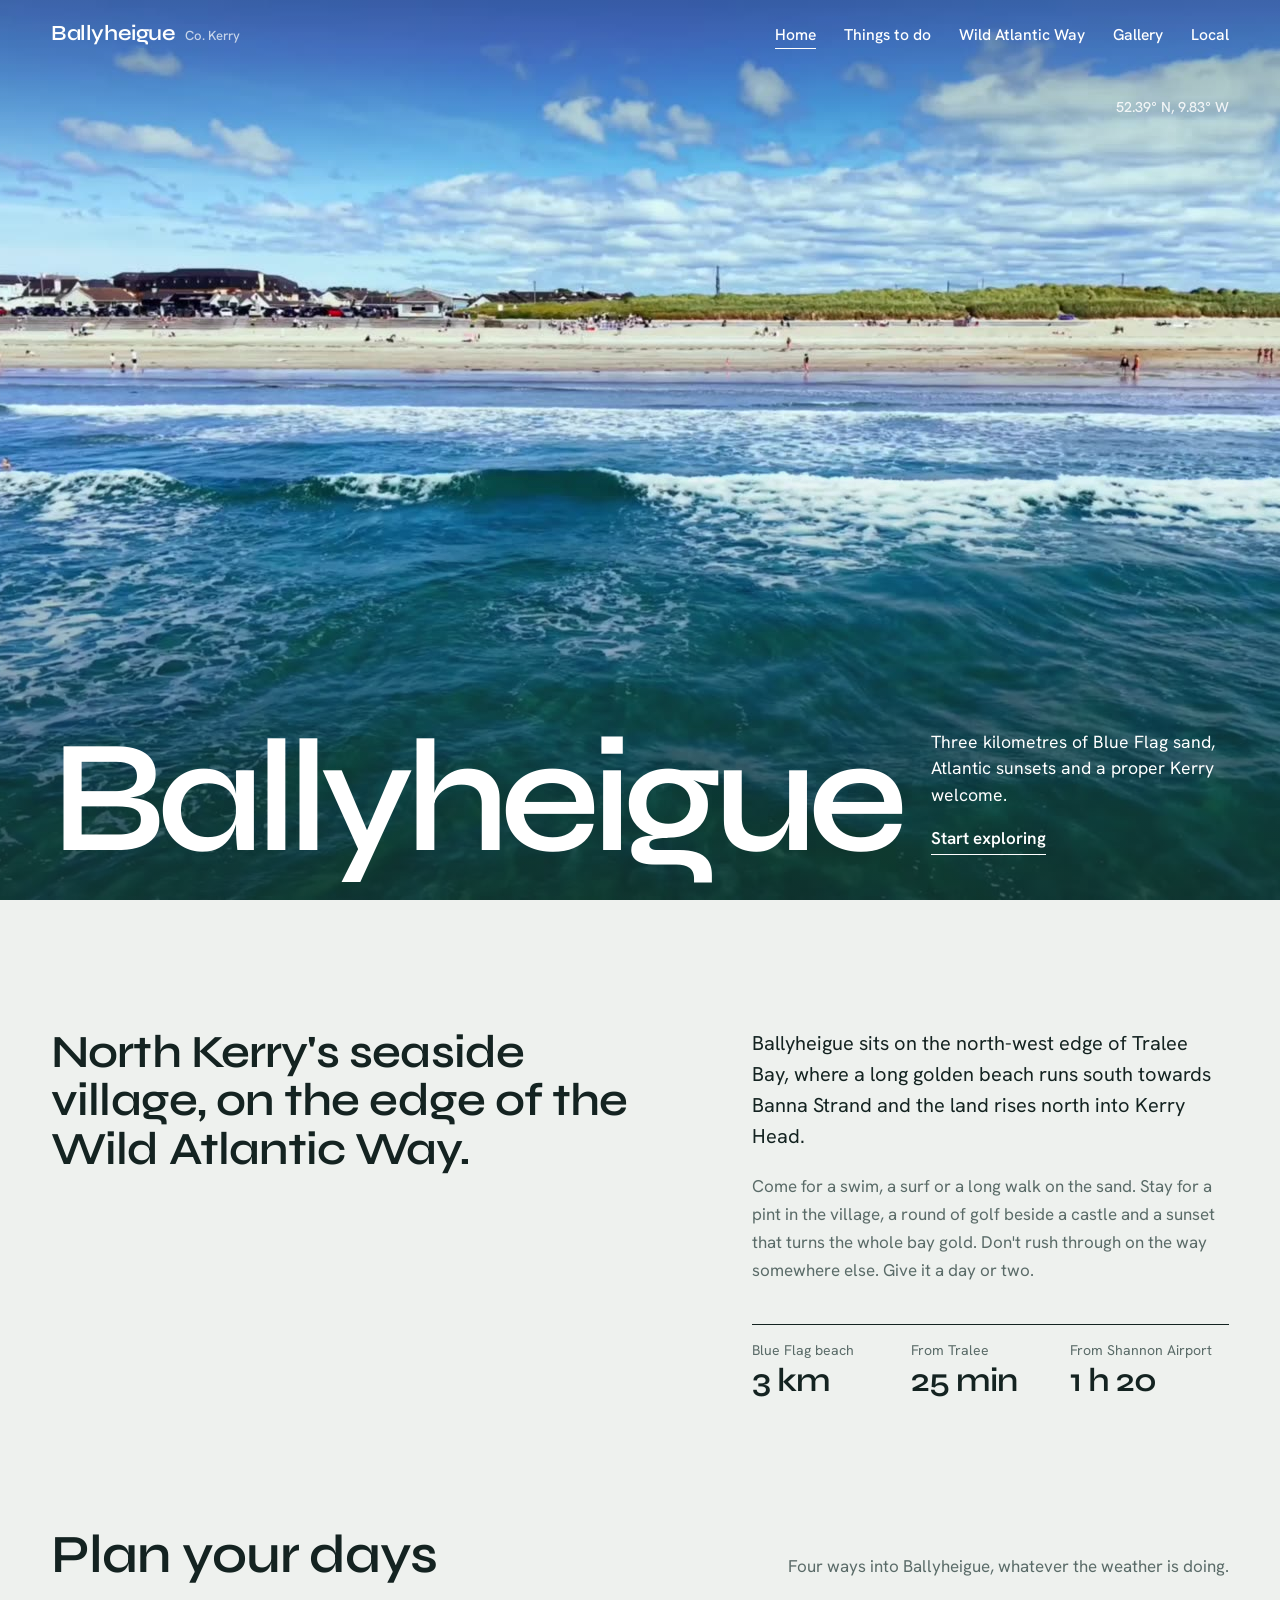
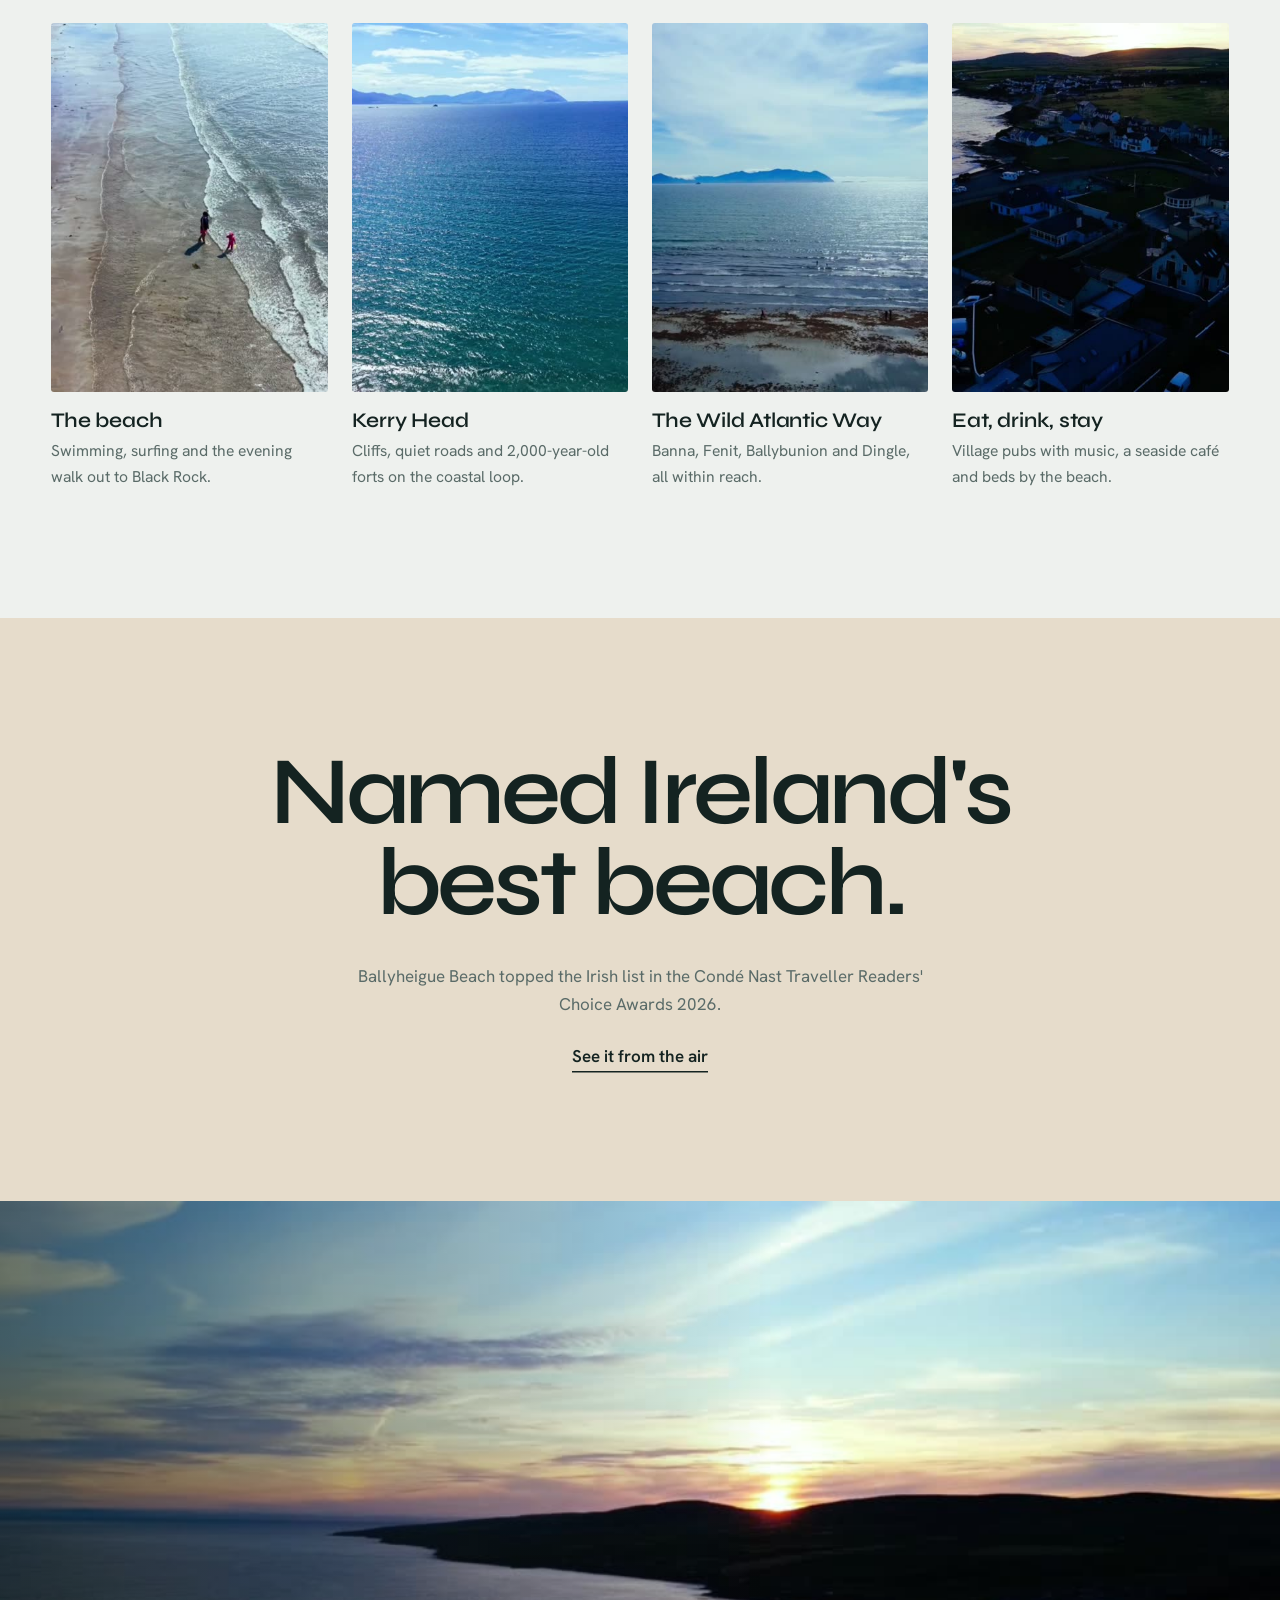
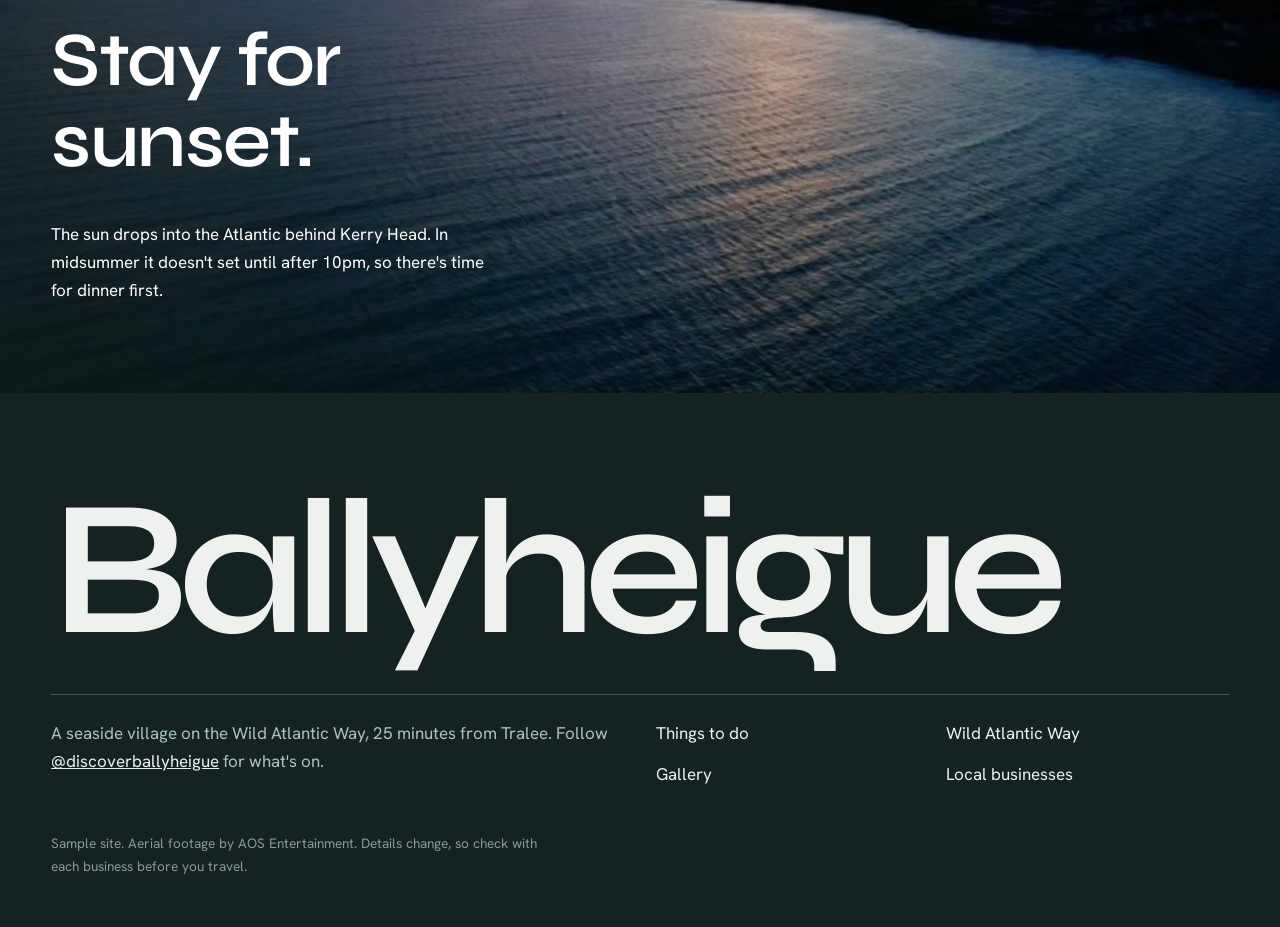
==== commit a7e73cf5: "Modern chic redesign with new layouts on every page Co-Authored-By: Claude Opus 5.5 <noreply@anthrop" ====
--- a/index.html
+++ b/index.html
@@ -7,68 +7,70 @@
 <meta name="description" content="Plan a trip to Ballyheigue, Co. Kerry: a 3km Blue Flag beach, Atlantic sunsets, Kerry Head walks, golf, pubs and cafés on the Wild Atlantic Way.">
 <meta property="og:title" content="Discover Ballyheigue | Blue Flag beach on the Wild Atlantic Way">
 <meta property="og:description" content="Plan a trip to Ballyheigue, Co. Kerry: a 3km Blue Flag beach, Atlantic sunsets, Kerry Head walks, golf, pubs and cafés on the Wild Atlantic Way.">
+<meta property="og:image" content="assets/drone/hero.jpg">
 <link rel="preconnect" href="https://fonts.googleapis.com"><link rel="preconnect" href="https://fonts.gstatic.com" crossorigin>
-<link href="https://fonts.googleapis.com/css2?family=Bricolage+Grotesque:opsz,wght@12..96,500;12..96,700;12..96,800&family=Figtree:wght@400;600;700&display=swap" rel="stylesheet">
+<link href="https://fonts.googleapis.com/css2?family=Syne:wght@500;600;700&family=Hanken+Grotesk:wght@400;500;600&display=swap" rel="stylesheet">
 <link rel="stylesheet" href="styles.css">
-<link rel="icon" href="data:image/svg+xml,<svg viewBox='0 0 40 40' aria-hidden='true'><circle cx='20' cy='20' r='20' fill='%230057B8'/><circle cx='20' cy='19' r='8' fill='%23F7C548'/><path d='M0 24c5-3 9-3 13 0s9 3 13 0 10-3 14 0v16H0z' fill='%233DD6C4'/><path d='M0 30c5-3 9-3 13 0s9 3 13 0 10-3 14 0v10H0z' fill='%23FF5A3C'/></svg>">
+<link rel="icon" href="data:image/svg+xml,%3Csvg xmlns='http://www.w3.org/2000/svg' viewBox='0 0 32 32'%3E%3Crect width='32' height='32' rx='8' fill='%23142321'/%3E%3Cpath d='M5 19c4-3 7-3 11 0s7 3 11 0' fill='none' stroke='%23A9C5BC' stroke-width='2.5' stroke-linecap='round'/%3E%3C/svg%3E">
 </head>
 <body>
-<header class="site-head"><div class="wrap">
-<a class="brand" href="index.html"><svg viewBox="0 0 40 40" aria-hidden="true"><circle cx="20" cy="20" r="20" fill="#0057B8"/>
-<circle cx="20" cy="19" r="8" fill="#F7C548"/><path d="M0 24c5-3 9-3 13 0s9 3 13 0 10-3 14 0v16H0z" fill="#3DD6C4"/>
-<path d="M0 30c5-3 9-3 13 0s9 3 13 0 10-3 14 0v10H0z" fill="#FF5A3C"/></svg>Discover Ballyheigue</a>
-<button class="menu-btn" aria-expanded="false" aria-controls="nav">Menu</button>
-<ul class="nav" id="nav"><li><a href="index.html" aria-current="page">Home</a></li><li><a href="explore.html">Things to do</a></li><li><a href="wild-atlantic-way.html">Wild Atlantic Way</a></li><li><a href="gallery.html">Gallery</a></li><li><a href="local.html">Local businesses</a></li></ul>
-</div></header>
-<main><section class="hero"><div class="hero-media"><video autoplay muted loop playsinline preload="auto" poster="assets/drone/hero.jpg" aria-label="Drone footage over Ballyheigue Beach and Black Rock"><source src="assets/drone/hero.mp4" type="video/mp4"></video></div>
-<div class="wrap"><h1>Bally&shy;heigue</h1><p class="tag">Three kilometres of Blue Flag sand, Atlantic sunsets and a proper Kerry welcome.</p><div class="btn-row"><a class="btn btn-coral" href="explore.html">See things to do</a><a class="btn btn-ghost" href="local.html">Find a pub or café</a></div></div></section>
-<section><div class="wrap split">
-<div>
-<h2>North Kerry's seaside village, right on the Wild Atlantic Way.</h2>
+<header class="head" id="top">
+<a class="mark" href="index.html">Ballyheigue<span>Co. Kerry</span></a>
+<button class="menu" aria-expanded="false" aria-controls="nav">Menu</button>
+<nav aria-label="Main"><ul id="nav"><li><a href="index.html" aria-current=page>Home</a></li><li><a href="explore.html">Things to do</a></li><li><a href="wild-atlantic-way.html">Wild Atlantic Way</a></li><li><a href="gallery.html">Gallery</a></li><li><a href="local.html">Local</a></li></ul></nav>
+</header>
+<main>
+<section class="hero">
+<div class="hero-media"><video autoplay muted loop playsinline preload="auto" poster="assets/drone/hero.jpg" aria-label="Drone footage over Ballyheigue Beach"><source src="assets/drone/hero.mp4" type="video/mp4"></video></div>
+<p class="coords">52.39&deg; N, 9.83&deg; W</p>
+<div class="hero-foot">
+<h1>Ballyheigue</h1>
+<div class="hero-side"><p>Three kilometres of Blue Flag sand, Atlantic sunsets and a proper Kerry welcome.</p><a class="link" href="explore.html">Start exploring</a></div>
+</div>
+</section>
+
+<section class="intro grid">
+<h2 class="c-statement">North Kerry's seaside village, on the edge of the Wild Atlantic Way.</h2>
+<div class="c-copy">
 <p class="lede">Ballyheigue sits on the north-west edge of Tralee Bay, where a long golden beach runs south towards Banna Strand and the land rises north into Kerry Head.</p>
-<p>Come for a swim, a surf or a long walk on the sand. Stay for a pint in the village, a round of golf beside a castle and a sunset that turns the whole bay gold, pink and amber. Don't rush through on the way to somewhere else. Give Ballyheigue a day or two.</p>
-<div class="facts">
-<div><strong>3 km</strong><span>Blue Flag beach</span></div>
-<div><strong>25 min</strong><span>from Tralee</span></div>
-<div><strong>1 h 20</strong><span>from Shannon Airport</span></div>
+<p>Come for a swim, a surf or a long walk on the sand. Stay for a pint in the village, a round of golf beside a castle and a sunset that turns the whole bay gold. Don't rush through on the way somewhere else. Give it a day or two.</p>
+<dl class="facts"><div><dt>Blue Flag beach</dt><dd>3 km</dd></div><div><dt>From Tralee</dt><dd>25 min</dd></div><div><dt>From Shannon Airport</dt><dd>1 h 20</dd></div></dl>
 </div>
+</section>
+
+<section class="plan">
+<div class="sec-head"><h2>Plan your days</h2><p>Four ways into Ballyheigue, whatever the weather is doing.</p></div>
+<div class="rail">
+<a class="card" href="explore.html#beach"><img src="assets/drone/09-shoreline.jpg" alt="" loading="lazy"><h3>The beach</h3><p>Swimming, surfing and the evening walk out to Black Rock.</p></a>
+<a class="card" href="explore.html#kerry-head"><img src="assets/drone/01-kerry-head.jpg" alt="" loading="lazy"><h3>Kerry Head</h3><p>Cliffs, quiet roads and 2,000-year-old forts on the coastal loop.</p></a>
+<a class="card" href="wild-atlantic-way.html"><img src="assets/drone/05-blaskets.jpg" alt="" loading="lazy"><h3>The Wild Atlantic Way</h3><p>Banna, Fenit, Ballybunion and Dingle, all within reach.</p></a>
+<a class="card" href="local.html"><img src="assets/drone/08-village-evening.jpg" alt="" loading="lazy"><h3>Eat, drink, stay</h3><p>Village pubs with music, a seaside café and beds by the beach.</p></a>
 </div>
-<div class="route" style="background:var(--ink);color:var(--sand)">
-<h3 style="font-size:2rem">Named Ireland's No. 1 beach</h3>
-<p style="color:#B9C6DA">Ballyheigue Beach topped the Irish list in the Condé Nast Traveller Readers' Choice Awards 2026. Locals weren't surprised.</p>
-<a class="btn btn-coral" href="gallery.html">See it from the air</a>
+</section>
+
+<section class="award">
+<p class="award-big">Named Ireland's best beach.</p>
+<p>Ballyheigue Beach topped the Irish list in the Condé Nast Traveller Readers' Choice Awards 2026.</p>
+<a class="link" href="gallery.html">See it from the air</a>
+</section>
+
+<section class="fullband">
+<video src="assets/drone/07-sunset.mp4" poster="assets/drone/07-sunset.jpg" autoplay muted loop playsinline preload="metadata" aria-label="Drone footage of the sun setting behind Kerry Head"></video>
+<div class="fullband-text"><h2>Stay for sunset.</h2><p>The sun drops into the Atlantic behind Kerry Head. In midsummer it doesn't set until after 10pm, so there's time for dinner first.</p></div>
+</section></main>
+<footer class="foot">
+<div class="foot-in">
+<p class="foot-word" aria-hidden="true">Ballyheigue</p>
+<div class="foot-cols">
+<p>A seaside village on the Wild Atlantic Way, 25 minutes from Tralee. Follow <a href="https://www.instagram.com/discoverballyheigue/" rel="noopener">@discoverballyheigue</a> for what's on.</p>
+<ul><li><a href="explore.html">Things to do</a></li><li><a href="wild-atlantic-way.html">Wild Atlantic Way</a></li><li><a href="gallery.html">Gallery</a></li><li><a href="local.html">Local businesses</a></li></ul>
 </div>
-</div></section>
-<svg class="wave" viewBox="0 0 1440 60" preserveAspectRatio="none" aria-hidden="true" style="background:#0057B8"><path d="M0 0h1440v20c-120 30-240 30-360 10S840 0 720 20 480 50 360 30 120 0 0 20z" fill="#FFF6E4"/></svg>
-<section class="band-atlantic"><div class="wrap">
-<h2>Plan your days</h2>
-<p class="lede">Four ways into Ballyheigue, whatever the weather is doing.</p>
-<div class="postcards">
-<a class="postcard pc-coral" href="explore.html#beach"><span class="go" aria-hidden="true">&#8599;</span><h3>The beach</h3><p>Swimming, surfing, kayaking and the evening stroll to Black Rock.</p></a>
-<a class="postcard pc-gold" href="explore.html#kerry-head"><span class="go" aria-hidden="true">&#8599;</span><h3>Kerry Head</h3><p>Cliffs, quiet roads and 2,000-year-old forts on the coastal loop.</p></a>
-<a class="postcard pc-foam" href="wild-atlantic-way.html"><span class="go" aria-hidden="true">&#8599;</span><h3>The Wild Atlantic Way</h3><p>Banna, Fenit, Ballybunion and the Dingle Peninsula, all within reach.</p></a>
-<a class="postcard pc-thrift" href="local.html"><span class="go" aria-hidden="true">&#8599;</span><h3>Eat, drink, stay</h3><p>Pubs with music, a seaside café, ice cream on the front and beds by the beach.</p></a>
+<p class="fine">Sample site. Aerial footage by AOS Entertainment. Details change, so check with each business before you travel.</p>
 </div>
-</div></section>
-<section><div class="wrap split">
-<div>
-<h2>Time it for sunset.</h2>
-<p class="lede">The sun drops into the Atlantic behind Kerry Head and the wet sand mirrors the whole sky.</p>
-<p>In midsummer it doesn't set until after 10pm, so there's time for dinner first. Bring a jacket: Atlantic weather turns quickly, even in July.</p>
-<a class="btn btn-coral" href="gallery.html">Watch the drone footage</a>
-</div>
-<div class="frame"><video class="scene" src="assets/drone/07-sunset.mp4" poster="assets/drone/07-sunset.jpg" autoplay muted loop playsinline preload="metadata" aria-label="Drone footage of the sun setting behind Kerry Head"></video></div>
-</div></section></main>
-<footer class="site-foot"><div class="wrap">
-<div class="cols">
-<div><h2>Stay for sunset.</h2><p>Ballyheigue, Co. Kerry, on the Wild Atlantic Way. Follow <a href="https://www.instagram.com/discoverballyheigue/" rel="noopener">@discoverballyheigue</a> for hidden gems, local favourites and what's on in the village.</p></div>
-<div><ul><li><a href="index.html">Home</a></li><li><a href="explore.html">Things to do</a></li><li><a href="wild-atlantic-way.html">Wild Atlantic Way</a></li></ul></div>
-<div><ul><li><a href="gallery.html">Gallery</a></li><li><a href="local.html">Local businesses</a></li><li><a href="https://www.instagram.com/discoverballyheigue/" rel="noopener">Instagram</a></li></ul></div>
-</div>
-<p class="small">Sample site. Aerial footage by AOS Entertainment. Opening hours and details change, so check with each business before you travel.</p>
-</div></footer>
+</footer>
 <script>
-const b=document.querySelector('.menu-btn'),n=document.getElementById('nav');
-b.addEventListener('click',()=>{const o=n.classList.toggle('open');b.setAttribute('aria-expanded',o);b.textContent=o?'Close':'Menu'});
+const h=document.querySelector('.head'),m=document.querySelector('.menu'),n=document.getElementById('nav');
+const s=()=>h.classList.toggle('solid',scrollY>40);addEventListener('scroll',s,{passive:true});s();
+m.addEventListener('click',()=>{const o=h.classList.toggle('open');m.setAttribute('aria-expanded',o);m.textContent=o?'Close':'Menu'});
 </script>
 </body></html>
--- a/styles.css
+++ b/styles.css
@@ -1,170 +1,188 @@
-/* Discover Ballyheigue — sample tourism site
-   Palette: Atlantic cobalt, sea-foam, sunset coral, sand gold, sea-pink thrift, night ink */
+/* Discover Ballyheigue — modern chic edition
+   Atlantic mist, deep sea ink, sea glass, dune sand. Quiet palette; the footage does the talking. */
 :root{
-  --ink:#0B1F3A;
-  --atlantic:#0057B8;
-  --foam:#3DD6C4;
-  --coral:#FF5A3C;
-  --gold:#F7C548;
-  --thrift:#F28AB8;
-  --sand:#FFF6E4;
-  --paper:#FFFFFF;
-  --muted:#4A5A72;
-  --radius-lg:28px;
-  --radius-sm:10px;
-  --display:"Bricolage Grotesque",system-ui,sans-serif;
-  --body:"Figtree",system-ui,sans-serif;
-  --wrap:1180px;
+  --mist:#EEF1EE;
+  --ink:#142321;
+  --sea:#2F5D5A;
+  --glass:#A9C5BC;
+  --sand:#E6DCCB;
+  --white:#FFFFFF;
+  --muted:#5A6B68;
+  --line:rgba(20,35,33,.14);
+  --display:"Syne",system-ui,sans-serif;
+  --body:"Hanken Grotesk",system-ui,sans-serif;
+  --gutter:clamp(20px,4vw,56px);
+  --max:1320px;
 }
 *{box-sizing:border-box}
 html{scroll-behavior:smooth}
 @media (prefers-reduced-motion:reduce){html{scroll-behavior:auto}*{animation:none!important;transition:none!important}}
-body{margin:0;font-family:var(--body);font-size:1.0625rem;line-height:1.6;color:var(--ink);background:var(--sand)}
-img,video,svg{max-width:100%;display:block}
+body{margin:0;background:var(--mist);color:var(--ink);font:400 1.0625rem/1.65 var(--body);-webkit-font-smoothing:antialiased}
+img,video{display:block;max-width:100%}
 a{color:inherit}
-:focus-visible{outline:3px solid var(--coral);outline-offset:3px;border-radius:4px}
-.wrap{max-width:var(--wrap);margin:0 auto;padding:0 20px}
-h1,h2,h3{font-family:var(--display);line-height:1.05;margin:0 0 .5em;letter-spacing:-.02em}
-h2{font-size:clamp(2rem,5vw,3.4rem);font-weight:800}
-h3{font-size:1.35rem;font-weight:700;letter-spacing:-.01em}
-p{margin:0 0 1em;max-width:66ch}
-.lede{font-size:1.25rem;color:var(--muted)}
+:focus-visible{outline:2px solid var(--sea);outline-offset:3px}
+h1,h2,h3{font-family:var(--display);font-weight:600;letter-spacing:-.02em;line-height:1.05;margin:0 0 .5em}
+h2{font-size:clamp(2rem,4.2vw,3.4rem)}
+h3{font-size:1.3rem;letter-spacing:-.01em}
+p{margin:0 0 1em;max-width:62ch}
+.lede{font-size:1.25rem;line-height:1.55}
+.link{display:inline-block;font-weight:600;text-decoration:none;padding-bottom:3px;background:linear-gradient(currentColor,currentColor) 0 100%/100% 1.5px no-repeat;transition:background-size .25s}
+.link:hover{background-size:40% 1.5px}
 
-/* Header */
-.site-head{position:sticky;top:0;z-index:50;background:rgba(255,246,228,.92);backdrop-filter:blur(10px);border-bottom:1px solid rgba(11,31,58,.08)}
-.site-head .wrap{display:flex;align-items:center;justify-content:space-between;gap:16px;min-height:68px}
-.brand{font-family:var(--display);font-weight:800;font-size:1.35rem;text-decoration:none;display:flex;align-items:center;gap:10px}
-.brand svg{width:34px;height:34px}
-.nav{display:flex;gap:4px;list-style:none;margin:0;padding:0}
-.nav a{display:block;padding:8px 14px;border-radius:999px;text-decoration:none;font-weight:600;font-size:.98rem}
-.nav a:hover{background:rgba(0,87,184,.08)}
-.nav a[aria-current="page"]{background:var(--ink);color:var(--sand)}
-.menu-btn{display:none;background:var(--ink);color:var(--sand);border:0;border-radius:999px;padding:10px 16px;font:600 .95rem var(--body);cursor:pointer}
+/* Header: sits over the footage, turns solid on scroll */
+.head{position:fixed;inset:0 0 auto;z-index:50;display:flex;align-items:center;justify-content:space-between;gap:20px;padding:20px var(--gutter);color:var(--white);transition:background .25s,color .25s,padding .25s}
+.head.solid,.head.open{background:rgba(238,241,238,.92);backdrop-filter:blur(12px);color:var(--ink);padding-top:14px;padding-bottom:14px;box-shadow:0 1px 0 var(--line)}
+.mark{font:600 1.35rem/1 var(--display);letter-spacing:-.02em;text-decoration:none;display:flex;align-items:baseline;gap:10px}
+.mark span{font:500 .82rem var(--body);letter-spacing:0;opacity:.7}
+.head ul{display:flex;gap:28px;list-style:none;margin:0;padding:0}
+.head nav a{text-decoration:none;font-weight:500;font-size:.98rem;padding:4px 0;background:linear-gradient(currentColor,currentColor) 0 100%/0 1.5px no-repeat;transition:background-size .2s}
+.head nav a:hover,.head nav a[aria-current="page"]{background-size:100% 1.5px}
+.menu{display:none;font:600 .95rem var(--body);background:none;border:1.5px solid currentColor;color:inherit;border-radius:999px;padding:7px 16px;cursor:pointer}
 @media (max-width:860px){
-  .menu-btn{display:block}
-  .nav{display:none;position:absolute;top:68px;left:0;right:0;flex-direction:column;background:var(--sand);padding:12px 20px 20px;border-bottom:1px solid rgba(11,31,58,.1)}
-  .nav.open{display:flex}
-  .nav a{padding:12px 14px}
+  .menu{display:block}
+  .head nav{display:none;position:absolute;top:100%;left:0;right:0;background:var(--mist);padding:8px var(--gutter) 24px;box-shadow:0 1px 0 var(--line)}
+  .head.open nav{display:block}
+  .head ul{flex-direction:column;gap:0}
+  .head nav a{display:block;padding:14px 0;font-size:1.2rem;border-bottom:1px solid var(--line);background:none}
 }
 
-/* Hero */
-.hero{position:relative;min-height:min(92vh,820px);display:flex;align-items:flex-end;overflow:hidden;color:var(--paper);background:var(--ink)}
-.hero-media{position:absolute;inset:0}
-.hero-media video,.hero-media .scene{position:absolute;inset:0;width:100%;height:100%;object-fit:cover}
-.hero::after{content:"";position:absolute;inset:0;background:linear-gradient(180deg,rgba(11,31,58,0) 35%,rgba(11,31,58,.75) 100%);pointer-events:none}
-.hero .wrap{position:relative;z-index:2;padding-bottom:9vh;width:100%}
-.hero h1{font-size:clamp(3.6rem,15vw,12rem);font-weight:800;letter-spacing:-.045em;line-height:.86;margin:0}
-.hero .tag{font-family:var(--display);font-size:clamp(1.15rem,2.6vw,1.6rem);font-weight:500;margin:.6em 0 1.2em;max-width:30ch}
-.hero.small{min-height:52vh}
-.hero.small h1{font-size:clamp(3rem,10vw,7.5rem)}
+/* Home hero */
+.hero{position:relative;height:100svh;min-height:560px;color:var(--white);overflow:hidden;background:var(--ink)}
+.hero-media,.hero-media video{position:absolute;inset:0;width:100%;height:100%;object-fit:cover}
+.hero::after{content:"";position:absolute;inset:0;background:linear-gradient(180deg,rgba(20,35,33,.35) 0%,transparent 22%,transparent 50%,rgba(20,35,33,.6) 100%)}
+.coords{position:absolute;z-index:2;top:96px;right:var(--gutter);margin:0;font-size:.9rem;font-weight:500;opacity:.85}
+.hero-foot{position:absolute;z-index:2;left:var(--gutter);right:var(--gutter);bottom:clamp(24px,5vh,56px);display:grid;grid-template-columns:1fr minmax(220px,320px);align-items:end;gap:32px}
+.hero h1{font-size:clamp(3.6rem,12.5vw,13rem);line-height:.82;letter-spacing:-.055em;margin:0 0 -.06em}
+.hero-side p{font-size:1.1rem;line-height:1.5;margin-bottom:.9em}
+@media (max-width:760px){.hero-foot{grid-template-columns:1fr}.coords{top:84px}}
 
-/* Sunset scene (fallback until drone footage is added) */
-.scene .sky{fill:url(#skyGrad)}
-.scene .sun{animation:sink 3.2s cubic-bezier(.2,.7,.2,1) both}
-@keyframes sink{from{transform:translateY(-140px)}to{transform:translateY(0)}}
+/* Page heroes */
+.phero{position:relative;height:72svh;min-height:440px;color:var(--white);overflow:hidden;background:var(--ink)}
+.phero-media,.phero-media img{position:absolute;inset:0;width:100%;height:100%;object-fit:cover}
+.phero::after{content:"";position:absolute;inset:0;background:linear-gradient(180deg,rgba(20,35,33,.4) 0%,transparent 30%,rgba(20,35,33,.55) 100%)}
+.phero-text{position:absolute;z-index:2;left:var(--gutter);right:var(--gutter);bottom:clamp(28px,6vh,64px)}
+.phero h1{font-size:clamp(3rem,9vw,8.5rem);line-height:.88;letter-spacing:-.045em;margin:0 0 .25em}
+.phero p{font-size:1.15rem;max-width:42ch;margin:0}
 
-/* Buttons */
-.btn{display:inline-flex;align-items:center;gap:10px;padding:14px 24px;border-radius:999px;font-weight:700;text-decoration:none;font-size:1rem;border:2px solid transparent}
-.btn-coral{background:var(--coral);color:var(--paper)}
-.btn-coral:hover{background:#e8472b}
-.btn-ghost{border-color:currentColor}
-.btn-row{display:flex;flex-wrap:wrap;gap:12px}
+/* Layout helpers */
+section{padding:clamp(72px,10vw,140px) var(--gutter)}
+.grid{display:grid;grid-template-columns:repeat(12,1fr);gap:24px;max-width:var(--max);margin:0 auto}
+.sec-head{max-width:var(--max);margin:0 auto 40px;display:flex;justify-content:space-between;align-items:baseline;gap:24px;flex-wrap:wrap}
+.sec-head h2{margin:0}
+.sec-head p{margin:0;color:var(--muted)}
 
-/* Sections */
-section{padding:clamp(64px,10vw,120px) 0}
-.band-ink{background:var(--ink);color:var(--sand)}
-.band-ink .lede{color:#B9C6DA}
-.band-atlantic{background:var(--atlantic);color:var(--paper)}
-.band-atlantic .lede{color:#D6E6FF}
-.band-paper{background:var(--paper)}
-.wave{display:block;width:100%;height:60px;margin-top:-1px}
+/* Intro */
+.c-statement{grid-column:1 / span 6;font-size:clamp(2rem,3.6vw,3.2rem)}
+.c-copy{grid-column:8 / span 5}
+.c-copy p:not(.lede){color:var(--muted)}
+.facts{display:grid;grid-template-columns:repeat(3,1fr);margin:40px 0 0;border-top:1px solid var(--ink)}
+.facts div{padding-top:14px}
+.facts dt{font-size:.88rem;color:var(--muted)}
+.facts dd{margin:0;font:600 clamp(1.7rem,2.6vw,2.3rem)/1.1 var(--display);letter-spacing:-.03em;white-space:nowrap}
+@media (max-width:900px){.c-statement,.c-copy{grid-column:1 / -1}}
 
-.split{display:grid;grid-template-columns:1.1fr .9fr;gap:clamp(32px,6vw,80px);align-items:center}
-@media (max-width:860px){.split{grid-template-columns:1fr}}
+/* Plan rail */
+.plan{padding-top:0}
+.rail{max-width:var(--max);margin:0 auto;display:grid;grid-template-columns:repeat(4,1fr);gap:24px}
+.card{text-decoration:none;display:block}
+.card img{width:100%;aspect-ratio:3/4;object-fit:cover;border-radius:3px;margin-bottom:18px;transition:transform .5s cubic-bezier(.2,.7,.2,1),filter .3s}
+.card:hover img{transform:scale(1.02);filter:brightness(1.05)}
+.card h3{margin-bottom:.3em}
+.card p{color:var(--muted);font-size:.98rem;margin:0}
+@media (max-width:900px){.rail{grid-template-columns:none;grid-auto-flow:column;grid-auto-columns:72%;overflow-x:auto;scroll-snap-type:x mandatory;padding-bottom:12px}.card{scroll-snap-align:start}}
 
-/* Facts strip */
-.facts{display:grid;grid-template-columns:repeat(3,1fr);gap:0;border-top:2px solid var(--ink);margin-top:40px}
-.facts div{padding:22px 20px 0 0}
-.facts strong{display:block;font-family:var(--display);font-size:clamp(2rem,4vw,3rem);line-height:1;letter-spacing:-.03em}
-.facts span{color:var(--muted)}
-@media (max-width:640px){.facts{grid-template-columns:1fr}}
+/* Award */
+.award{background:var(--sand);text-align:center}
+.award-big{font:600 clamp(2.6rem,7.5vw,7rem)/.95 var(--display);letter-spacing:-.045em;max-width:14ch;margin:0 auto .35em}
+.award p:not(.award-big){margin:0 auto 1.4em;color:var(--muted)}
 
-/* Postcard tiles */
-.postcards{display:grid;grid-template-columns:repeat(auto-fit,minmax(260px,1fr));gap:22px;margin-top:40px}
-.postcard{border-radius:var(--radius-lg);padding:28px;min-height:250px;display:flex;flex-direction:column;justify-content:flex-end;text-decoration:none;position:relative;overflow:hidden}
-.postcard h3{font-size:1.6rem}
-.postcard p{margin:0}
-.pc-coral{background:var(--coral);color:var(--paper)}
-.pc-foam{background:var(--foam);color:var(--ink)}
-.pc-gold{background:var(--gold);color:var(--ink)}
-.pc-thrift{background:var(--thrift);color:var(--ink)}
-.postcard .go{position:absolute;top:22px;right:22px;width:44px;height:44px;border-radius:50%;background:rgba(255,255,255,.9);color:var(--ink);display:grid;place-items:center;transition:transform .2s}
-a.postcard:hover .go{transform:rotate(-45deg)}
+/* Full-bleed sunset */
+.fullband{position:relative;height:88svh;min-height:480px;padding:0;color:var(--white);overflow:hidden;background:var(--ink)}
+.fullband video{position:absolute;inset:0;width:100%;height:100%;object-fit:cover}
+.fullband::after{content:"";position:absolute;inset:0;background:linear-gradient(90deg,rgba(20,35,33,.55),transparent 60%)}
+.fullband-text{position:absolute;z-index:2;left:var(--gutter);bottom:clamp(32px,8vh,80px);max-width:440px}
+.fullband h2{font-size:clamp(2.6rem,6vw,5rem)}
 
-/* Gems list (it really is a top 10) */
-.gems{list-style:none;padding:0;margin:48px 0 0;counter-reset:gem}
-.gem{display:grid;grid-template-columns:120px 1fr;gap:28px;padding:34px 0;border-top:1px solid rgba(11,31,58,.15);counter-increment:gem}
-.gem::before{content:counter(gem);font-family:var(--display);font-weight:800;font-size:5.5rem;line-height:.8;color:var(--atlantic);letter-spacing:-.05em}
-.gem:nth-child(3n+2)::before{color:var(--coral)}
-.gem:nth-child(3n)::before{color:var(--foam)}
-.gem h3{font-size:1.7rem}
-.gem .meta{display:flex;flex-wrap:wrap;gap:8px;margin-top:6px}
-.chip{display:inline-block;padding:4px 12px;border-radius:999px;background:var(--paper);border:1px solid rgba(11,31,58,.14);font-size:.88rem;font-weight:600}
-@media (max-width:640px){.gem{grid-template-columns:1fr;gap:6px}.gem::before{font-size:3.6rem}}
+/* Things to do: alternating editorial rows */
+.wrap-narrow{max-width:calc(var(--max) + 2 * var(--gutter));margin:0 auto}
+.gems{list-style:none;margin:0;padding:0}
+.gem{display:grid;grid-template-columns:repeat(12,1fr);gap:24px;align-items:center;padding:clamp(28px,5vw,56px) 0;border-bottom:1px solid var(--line)}
+.gem:first-child{padding-top:0}
+.gem figure{grid-column:1 / span 6;margin:0}
+.gem img{width:100%;aspect-ratio:4/3;object-fit:cover;border-radius:3px}
+.gem-text{grid-column:8 / span 5}
+.gem:nth-child(even) figure{grid-column:7 / span 6;order:2}
+.gem:nth-child(even) .gem-text{grid-column:1 / span 5;order:1}
+.gem-n{display:block;font:600 .95rem var(--display);color:var(--sea);margin-bottom:14px}
+.gem h3{font-size:clamp(1.7rem,2.8vw,2.4rem)}
+.gem p{color:var(--muted)}
+.tagline{font-size:.9rem;font-weight:600;color:var(--sea)!important;margin:0}
+@media (max-width:860px){.gem figure,.gem-text,.gem:nth-child(even) figure,.gem:nth-child(even) .gem-text{grid-column:1 / -1;order:0}}
 
-/* Route map */
-.route{background:var(--paper);border-radius:var(--radius-lg);padding:clamp(20px,4vw,40px)}
-.stops{list-style:none;padding:0;margin:0;position:relative}
-.stops li{position:relative;padding:0 0 30px 44px}
-.stops li::before{content:"";position:absolute;left:9px;top:8px;bottom:-8px;width:3px;background:repeating-linear-gradient(var(--atlantic) 0 8px,transparent 8px 14px)}
-.stops li:last-child::before{display:none}
-.stops li::after{content:"";position:absolute;left:0;top:4px;width:21px;height:21px;border-radius:50%;background:var(--paper);border:4px solid var(--atlantic)}
-.stops li.here::after{background:var(--coral);border-color:var(--coral);box-shadow:0 0 0 6px rgba(255,90,60,.25)}
-.stops h3{margin-bottom:.2em}
-.stops .dist{font-weight:700;color:var(--atlantic);font-size:.92rem}
-.stops p{margin:0;color:var(--muted)}
+.three{display:grid;grid-template-columns:repeat(3,1fr);gap:clamp(24px,4vw,56px);background:var(--white)}
+.three > div{border-top:1px solid var(--ink);padding-top:18px}
+.three p{color:var(--muted);margin:0}
+@media (max-width:860px){.three{grid-template-columns:1fr}}
+
+/* Wild Atlantic Way */
+.split-sticky{display:grid;grid-template-columns:5fr 7fr;gap:clamp(32px,6vw,96px);max-width:calc(var(--max) + 2 * var(--gutter));margin:0 auto;align-items:start}
+.sticky{position:sticky;top:110px}
+.sticky h3{margin-top:1.6em;font-size:1.15rem}
+.sticky p:not(.lede){color:var(--muted)}
+.stops{list-style:none;margin:0;padding:0;border-top:1px solid var(--ink)}
+.stops li{display:grid;grid-template-columns:1fr auto;gap:4px 24px;padding:26px 0;border-bottom:1px solid var(--line)}
+.stops h3{font-size:clamp(1.5rem,2.6vw,2.2rem);margin:0}
+.stops span{grid-row:1;grid-column:2;align-self:center;font-size:.92rem;font-weight:600;color:var(--muted);white-space:nowrap}
+.stops p{grid-column:1 / -1;margin:0;color:var(--muted)}
+.stops li.here{background:var(--glass);padding-left:20px;padding-right:20px;border-bottom-color:transparent}
+.stops li.here span,.stops li.here p{color:var(--ink)}
+@media (max-width:900px){.split-sticky{grid-template-columns:1fr}.sticky{position:static}}
 
 /* Gallery */
-.gallery{display:grid;grid-template-columns:repeat(12,1fr);grid-auto-rows:180px;gap:14px;margin-top:40px}
-.tile{position:relative;border-radius:var(--radius-sm);overflow:hidden;background:var(--ink);grid-column:span 4;grid-row:span 2}
-.tile.wide{grid-column:span 8}
-.tile.tall{grid-row:span 3}
-.tile video,.tile img,.tile svg{position:absolute;inset:0;width:100%;height:100%;object-fit:cover}
-.tile figcaption{position:absolute;left:12px;bottom:12px;background:rgba(11,31,58,.78);color:var(--sand);padding:6px 12px;border-radius:999px;font-size:.9rem;font-weight:600}
-@media (max-width:860px){.gallery{grid-template-columns:1fr 1fr;grid-auto-rows:160px}.tile,.tile.wide{grid-column:span 2}}
+.wrap-wide{max-width:calc(var(--max) + 2 * var(--gutter));margin:0 auto}
+.hint{color:var(--muted);font-size:.95rem}
+.masonry{columns:3 300px;column-gap:20px;margin-top:24px}
+.shot{break-inside:avoid;margin:0 0 28px;cursor:pointer}
+.shot video{width:100%;aspect-ratio:16/9;object-fit:cover;border-radius:3px;background:var(--sand)}
+.shot:nth-child(3n+2) video{aspect-ratio:4/5}
+.shot:nth-child(5n) video{aspect-ratio:1}
+.shot figcaption{font-size:.92rem;color:var(--muted);margin-top:10px}
+.films{padding-top:0}
+.yt-grid{display:grid;grid-template-columns:1fr 1fr;gap:20px;margin-bottom:24px}
+.yt{position:relative;aspect-ratio:16/9;border-radius:3px;overflow:hidden;background:var(--ink)}
+.yt iframe{position:absolute;inset:0;width:100%;height:100%;border:0}
+@media (max-width:760px){.yt-grid{grid-template-columns:1fr}}
 
-/* Directory */
-.dir-filter{display:flex;flex-wrap:wrap;gap:10px;margin:32px 0 8px}
-.dir-filter button{font:600 .98rem var(--body);padding:10px 18px;border-radius:999px;border:2px solid var(--ink);background:transparent;color:var(--ink);cursor:pointer}
-.dir-filter button[aria-pressed="true"]{background:var(--ink);color:var(--sand)}
-.dir-group{margin-top:48px}
-.dir-group > h3{font-size:2rem;display:flex;align-items:center;gap:14px}
-.dir-group > h3 .dot{width:18px;height:18px;border-radius:50%}
-.listing{display:grid;grid-template-columns:1fr auto;gap:8px 24px;align-items:center;padding:22px 0;border-top:1px solid rgba(11,31,58,.14)}
-.listing h4{font-family:var(--display);font-size:1.35rem;margin:0}
-.listing p{margin:4px 0 0;color:var(--muted);font-size:1rem}
-.listing .where{font-size:.92rem;font-weight:600;color:var(--ink)}
-.listing .links{display:flex;gap:8px;flex-wrap:wrap;justify-content:flex-end}
-.pill{display:inline-block;padding:9px 16px;border-radius:999px;font-weight:700;font-size:.92rem;text-decoration:none;background:var(--paper);border:2px solid var(--ink)}
-.pill:hover{background:var(--ink);color:var(--sand)}
-.pill.primary{background:var(--coral);border-color:var(--coral);color:var(--paper)}
-@media (max-width:640px){.listing{grid-template-columns:1fr}.listing .links{justify-content:flex-start}}
+/* Local directory: sticky side index + clean rows */
+.directory{display:grid;grid-template-columns:260px 1fr;gap:clamp(32px,6vw,96px);max-width:calc(var(--max) + 2 * var(--gutter));margin:0 auto;padding:clamp(56px,8vw,110px) var(--gutter)}
+.side{position:sticky;top:110px;align-self:start}
+.side ul{list-style:none;margin:0 0 36px;padding:0;border-top:1px solid var(--ink)}
+.side a{display:flex;justify-content:space-between;padding:12px 0;border-bottom:1px solid var(--line);text-decoration:none;font-weight:600}
+.side a span{color:var(--muted);font-weight:500}
+.side a:hover{color:var(--sea)}
+.getlisted{background:var(--sand);padding:22px;border-radius:3px}
+.getlisted h3{font-size:1.1rem}
+.getlisted p{font-size:.95rem;color:var(--muted)}
+.dir{padding:0;margin-bottom:72px;scroll-margin-top:100px}
+.dir h2{font-size:clamp(1.8rem,3vw,2.6rem);padding-bottom:18px;border-bottom:1px solid var(--ink);margin-bottom:0}
+.dir ul{list-style:none;margin:0;padding:0}
+.dir li{display:grid;grid-template-columns:minmax(180px,1fr) 2fr auto;gap:8px 32px;align-items:baseline;padding:22px 0;border-bottom:1px solid var(--line)}
+.biz h3{font-size:1.2rem;margin:0 0 2px}
+.biz span{font-size:.88rem;color:var(--muted)}
+.dir li p{margin:0;color:var(--muted)}
+.biz-links{display:flex;gap:18px;white-space:nowrap}
+.biz-links a{font-weight:600;font-size:.95rem;text-decoration:underline;text-underline-offset:4px;text-decoration-thickness:1.5px}
+.biz-links a:hover{color:var(--sea)}
+@media (max-width:900px){.directory{grid-template-columns:1fr}.side{position:static}.dir li{grid-template-columns:1fr}}
 
 /* Footer */
-.site-foot{background:var(--ink);color:#B9C6DA;padding:56px 0 40px}
-.site-foot .cols{display:grid;grid-template-columns:2fr 1fr 1fr;gap:32px}
-.site-foot h2{color:var(--sand);font-size:2rem}
-.site-foot a{color:var(--sand)}
-.site-foot ul{list-style:none;padding:0;margin:0;line-height:2}
-.site-foot .small{margin-top:40px;font-size:.88rem;border-top:1px solid rgba(255,255,255,.12);padding-top:20px}
-@media (max-width:760px){.site-foot .cols{grid-template-columns:1fr}}
-.frame{position:relative;border-radius:var(--radius-lg);overflow:hidden;aspect-ratio:4/5}
-.frame .scene{position:absolute;inset:0;width:100%;height:100%}
-.yt-grid{display:grid;grid-template-columns:1fr 1fr;gap:20px;margin-top:28px}
-.yt{position:relative;aspect-ratio:16/9;border-radius:var(--radius-sm);overflow:hidden;background:var(--ink)}
-.yt iframe{position:absolute;inset:0;width:100%;height:100%;border:0}
-.tile{cursor:pointer}
-@media (max-width:760px){.yt-grid{grid-template-columns:1fr}}
-.hero img.scene{position:absolute;inset:0;width:100%;height:100%;object-fit:cover}
-.hero.small::after{background:linear-gradient(180deg,rgba(11,31,58,.2) 0%,rgba(11,31,58,.82) 100%)}
-.hero h1,.hero .tag{text-shadow:0 2px 24px rgba(11,31,58,.45)}
+.foot{background:var(--ink);color:var(--glass);padding:clamp(56px,8vw,100px) var(--gutter) 36px;overflow:hidden}
+.foot-in{max-width:calc(var(--max) + 2 * var(--gutter));margin:0 auto}
+.foot-word{font:600 clamp(3.4rem,15vw,15rem)/.8 var(--display);letter-spacing:-.06em;color:var(--mist);margin:0 0 48px;max-width:none;white-space:nowrap}
+.foot-cols{display:grid;grid-template-columns:1fr 1fr;gap:32px;border-top:1px solid rgba(169,197,188,.3);padding-top:24px}
+.foot a{color:var(--mist)}
+.foot ul{list-style:none;margin:0;padding:0;display:grid;grid-template-columns:1fr 1fr;gap:8px}
+.foot ul a{text-decoration:none}
+.foot ul a:hover{text-decoration:underline}
+.fine{font-size:.85rem;margin-top:40px;opacity:.75}
+@media (max-width:760px){.foot-cols{grid-template-columns:1fr}}
